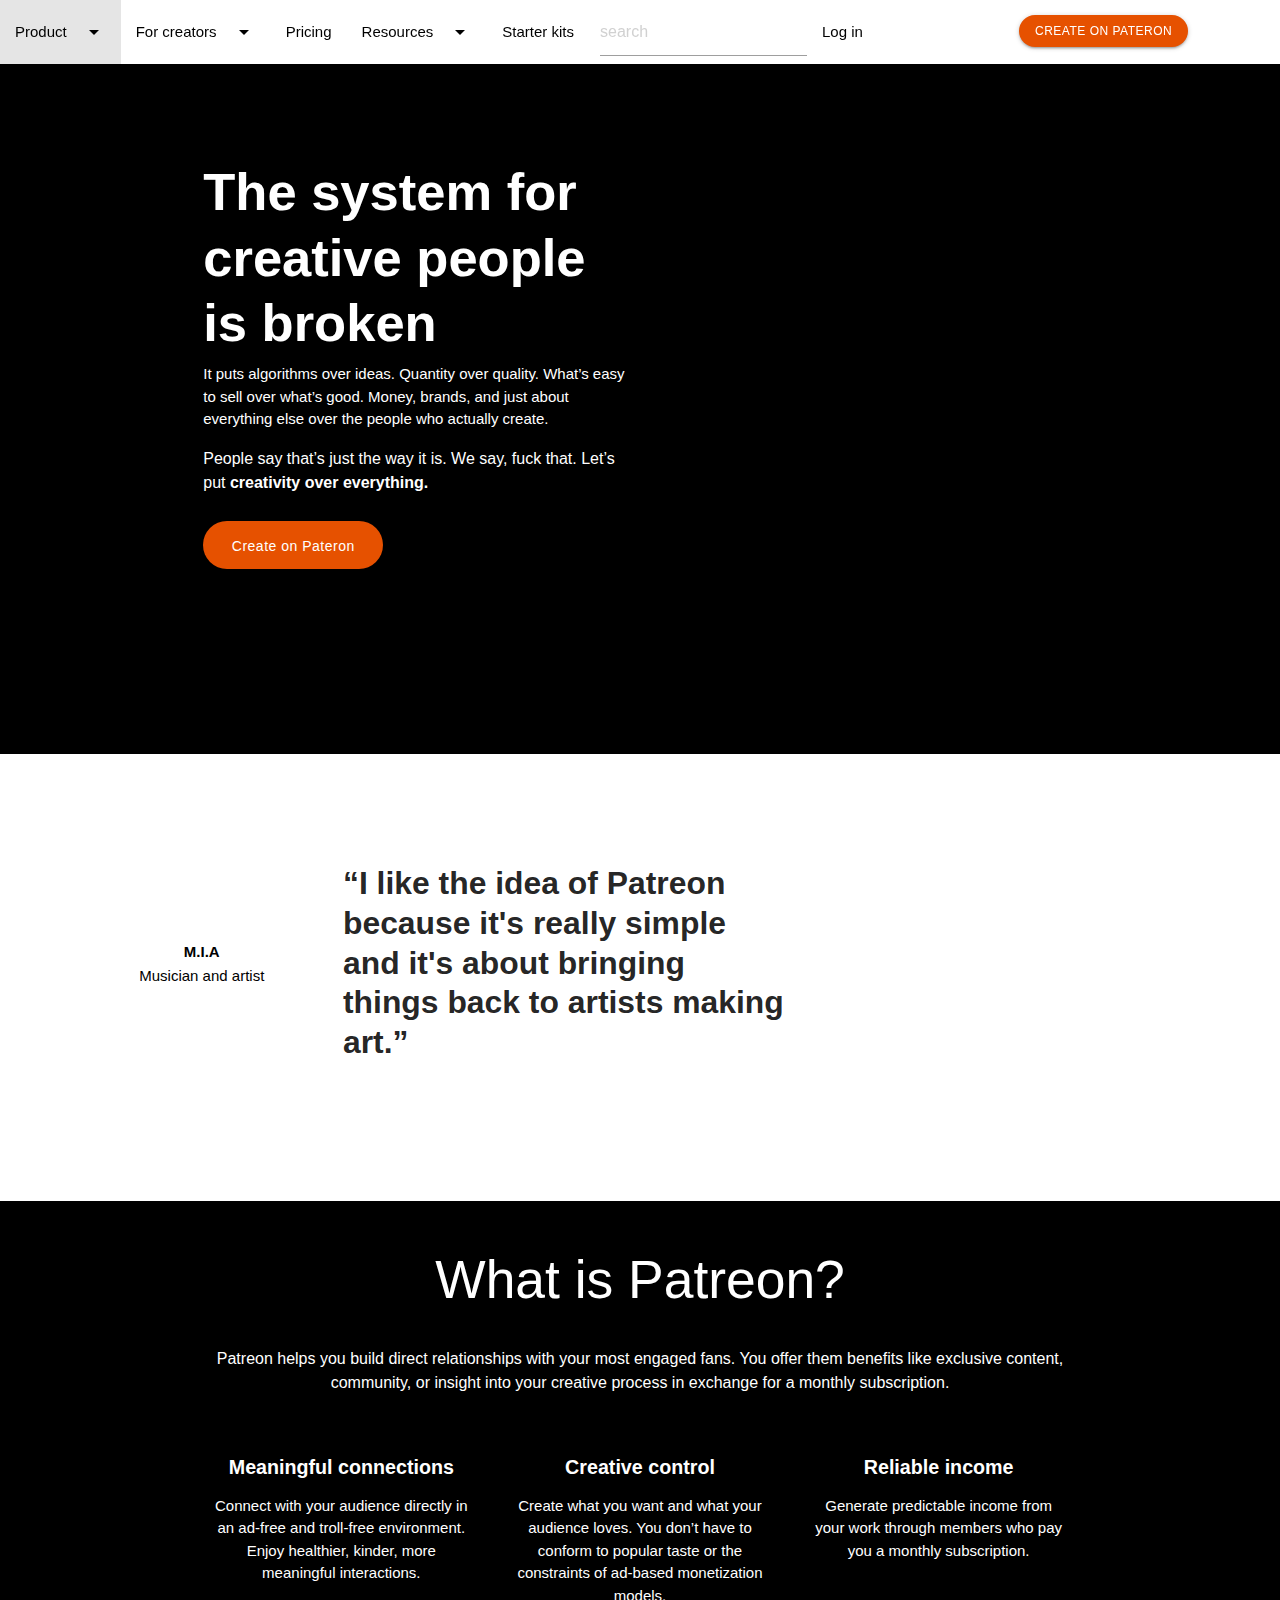
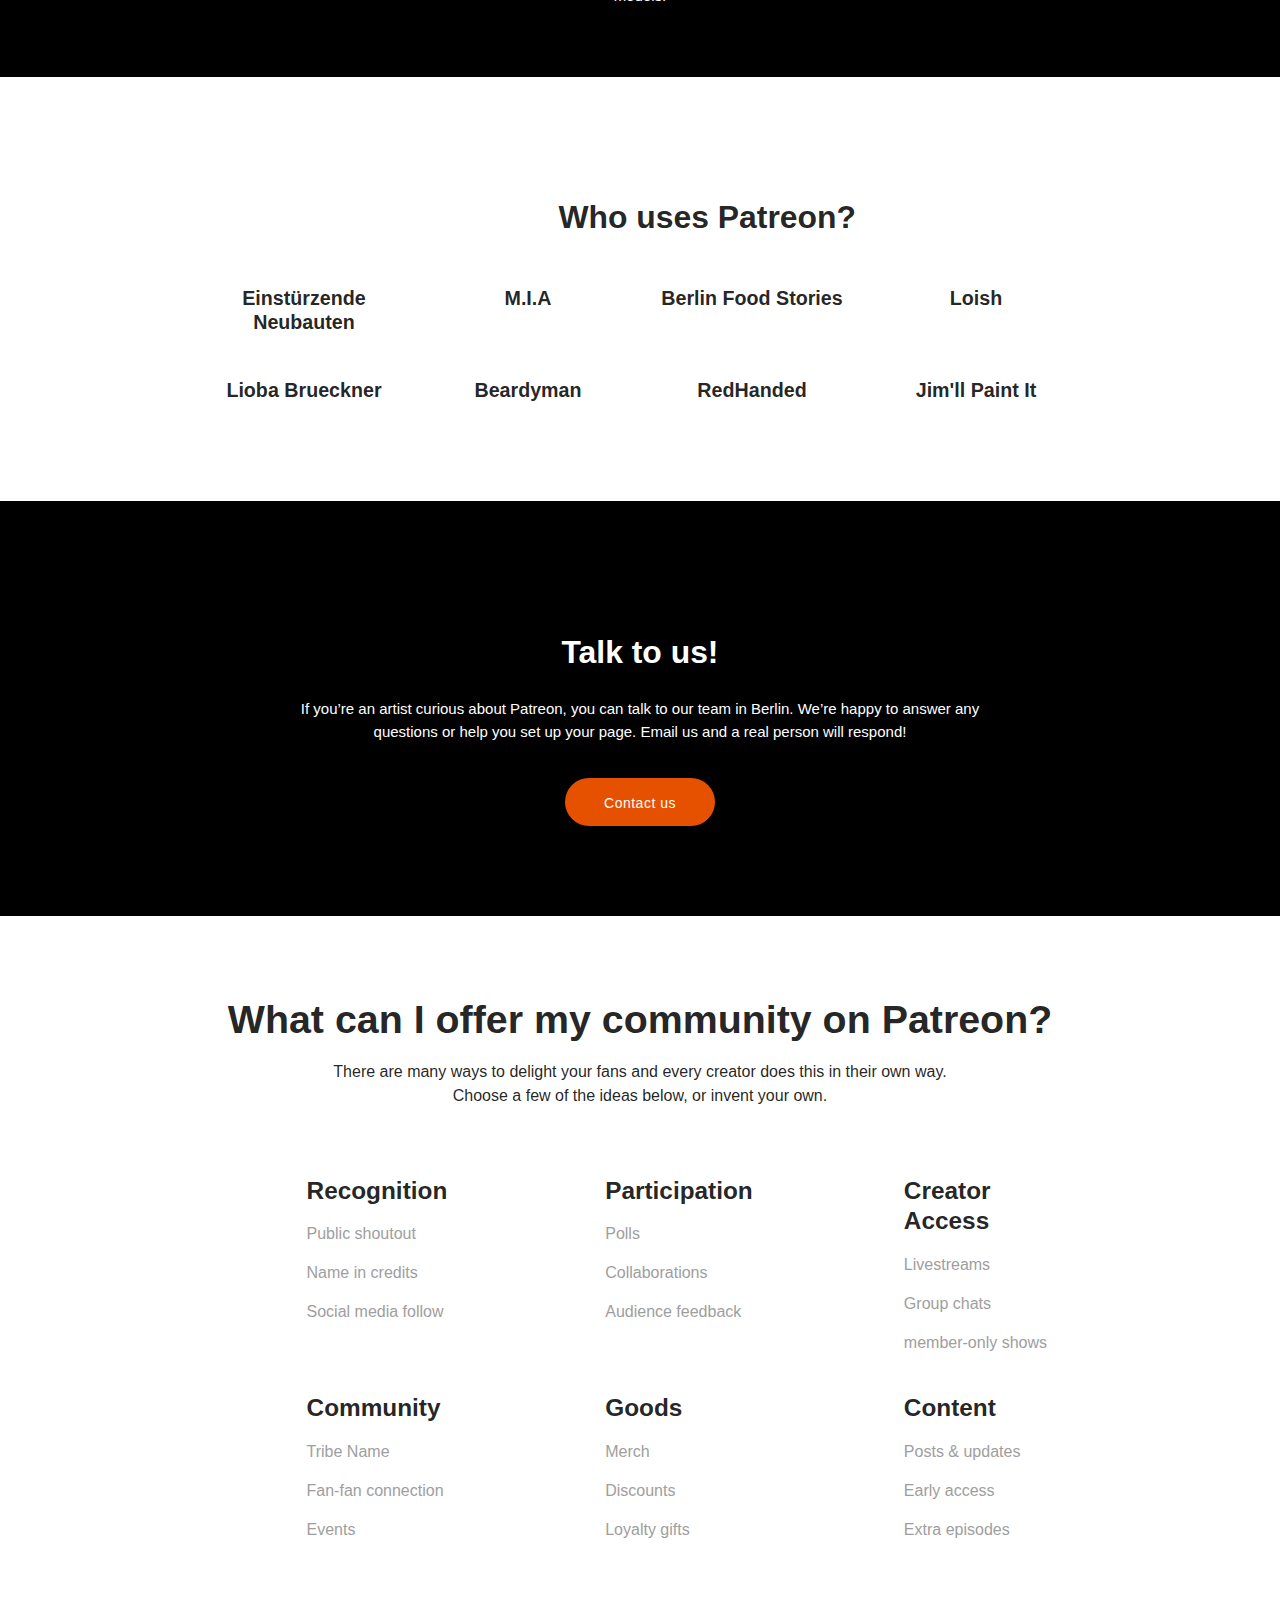
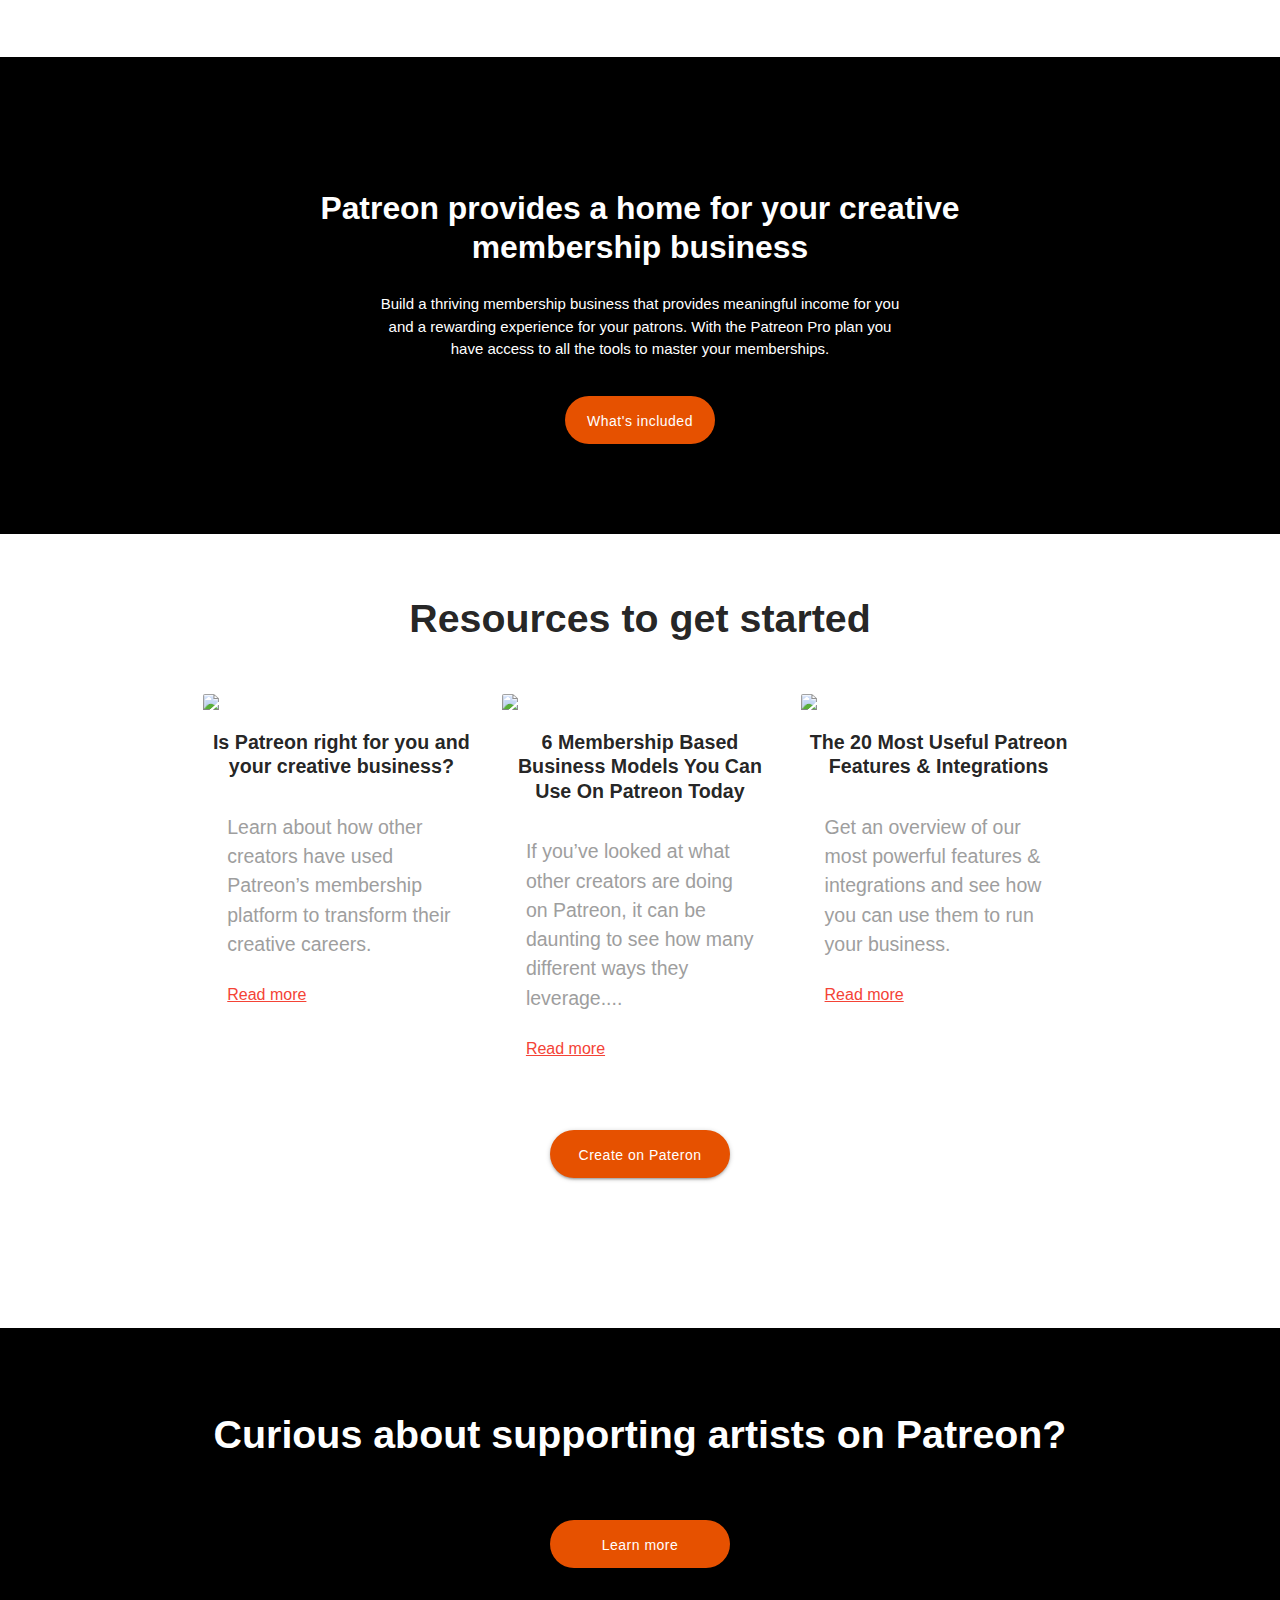
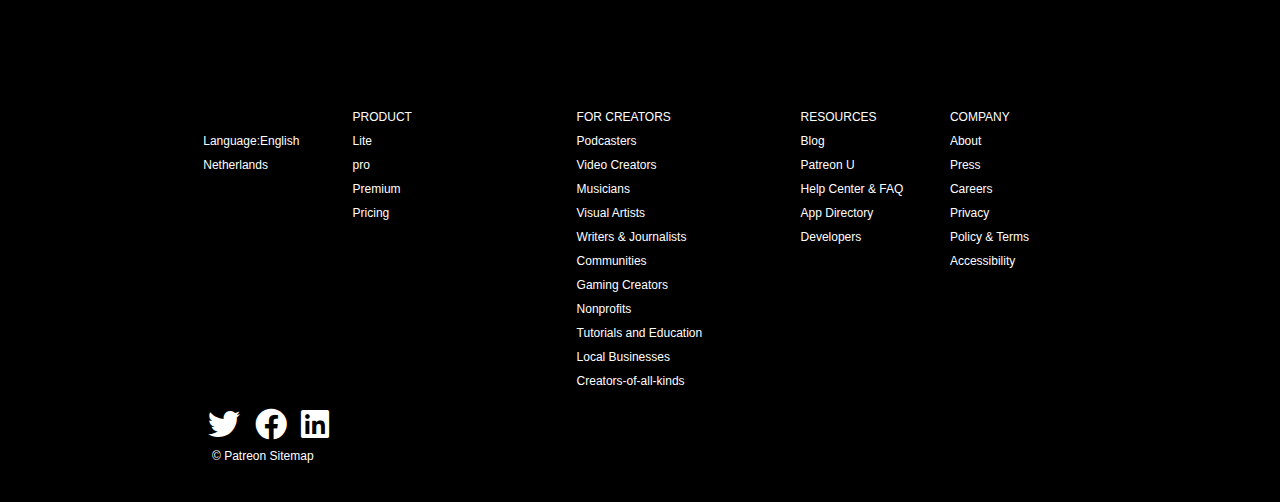
==== week3/Patreon-clone/pateron.html @ 328ad795 "week 3" ====
<!DOCTYPE html>
<html lang="en">
  <head>
      <!--Import Google Icon Font-->
      <link href="https://fonts.googleapis.com/icon?family=Material+Icons" rel="stylesheet">
      <!-- Compiled and minified CSS -->
      <link rel="stylesheet" href="https://cdnjs.cloudflare.com/ajax/libs/materialize/1.0.0/css/materialize.min.css">
      <link rel="stylesheet" href="style.css">
      <!--Let browser know website is optimized for mobile-->
      <link rel="stylesheet" href="https://use.fontawesome.com/releases/v5.0.13/css/all.css" integrity="sha384-DNOHZ68U8hZfKXOrtjWvjxusGo9WQnrNx2sqG0tfsghAvtVlRW3tvkXWZh58N9jp" crossorigin="anonymous">
      <link rel="stylesheet" href="https://use.fontawesome.com/releases/v5.11.0/css/all.css">
      <meta name="viewport" content="width=device-width, initial-scale=1.0"/>
      <title>Best way for artists and creators to get sustainable income and connect with fans | Patreon</title>
  </head>
  <body>
    <div class="navbar-fixed">
        <nav class="white">
                <ul id="dropdown1" class="dropdown-content black-text">
                    <li><a class="black-text" href="https://www.patreon.com/product/lite"> <span>Lite</span><br><br>
                        Simple tools to set up recurring support from your fans</a></li><br>
                    <li><a class="black-text" href="https://www.patreon.com/product/pro"><span>Pro</span><br><br>
                        All the tools to build and grow a thriving membership business </a></li>
                    <li><a class="black-text" href="https://www.patreon.com/product/premium"><span>Premium</span<br><br>
                        For established creators and creative businesses></a></li>
                  </ul>
                  <ul id="dropdown2" class="dropdown-content">
                    <li>
                        <i class="fas fa-microphone-alt"> </i> Podcasters
                    </li>
                    <li>
                        <i class="fas fa-video"> </i> Video Creators
                    </li>
                    <li>
                        <i class="fas fa-guitar"> </i> Musicians
                    </li>
                    <li>
                        <i class="fas fa-pencil-ruler"> </i> Visual Artists
                    </li>
                    <li>
                        <i class="fas fa-comments"> </i>Communities
                    </li>
                    <li>
                        <i class="fas fa-newspaper"> </i> Writers & Journalists
                    </li>
                    <li>
                        <i class="fas fa-gamepad"> </i> Gaming Creators
                    </li>
                    <li>
                        <i class="fas fa-heart"> </i> Nonprofits
                    </li>
                    <li>
                        <i class="fas fa-graduation-cap"> </i> Tutorials and Education
                    </li>
                    <li>
                        <i class="fas fa-map-marker-alt"> </i> Local Businesses
                    </li>
                    <li>
                        <i class="fas fa-cube"> </i>Creators-of-all-kinds
                    </li>
                </ul>
                <ul id="dropdown3" class="dropdown-content">
                    <li><a class="black-text" href="https://blog.patreon.com/"> Blog</a></li>
                    <li><a class="black-text" href="https://www.patreoncommunity.com/">creater community </a></li>
                    <li><a class="black-text" href="https://events.patreon.com/">Event</a></li>
                    <li><a class="black-text" href="https://blog.patreon.com/tag/patreon-u/all">Patreon U</a></li>
                    <li><a class="black-text" href="https://www.patreon.com/apps">App directory</a></li>
                    <li><a class="black-text" href="https://support.patreon.com/hc/en-us">Help center & FAQ</a></li>
                  </ul>
                <div class="nav-wrapper">
                    <img class= "logo" src="/image/logo.png" alt="">
                    
                     <ul class="left hide-on-med-and-down">
                         <li>
                        <a class="dropdown-trigger black-text" href="#!" data-target="dropdown1">Product<i class="material-icons right">arrow_drop_down</i></a>
                         </li>
                         <li>
                       <a class="dropdown-trigger black-text" href="#!" data-target="dropdown2" style="width: 150px !important">For creators<i class="material-icons right">arrow_drop_down</i></a>
                        </li>
                         <li>
                             <a class="black-text" href="#popular">Pricing</a>
                         </li>
                         <li>
                            <a class="dropdown-trigger black-text" href="#!" data-target="dropdown3">Resources<i class="material-icons right">arrow_drop_down</i></a>
                         </li>
                         <li>
                             <a class="black-text" href="https://www.patreon.com/themes/browse">Starter kits</a>
                         </li>
                        </ul>
                        <ul class="top-right">
                            <li>
                                <input type="text" placeholder="search" id="autocomplete-input" class="autocomplete black-text" >
                            </li>
                            <li>
                                <a class="black-text" href="https://www.patreon.com/login?ru=%2Feurope">Log in</a>
                            </li>
                            <li>
                                <a href="https://www.patreon.com/signup?ru=%2Fcreate" class="btn-small orange darken-4 white-text center-text">Create on Pateron</a>
                            </li>
                         <li>
                            <a class="dropdown-trigger black-text hide-on-large-only" href="#!" data-target="mobile-nav" style="width: 200px !important"><i class="material-icons right">menu</i></a>
                         </li>
                     </ul>
                </div>
            </div>
        </nav>
    </div>  
    <ul class="dropdown-content" id="mobile-nav">
        <li>
        <a class="dropdown-trigger black-text" href="#!" data-target="dropdown1">Product<i class="material-icons right">arrow_drop_down</i></a>
        </li>
        <li>
        <a class="dropdown-trigger black-text" href="#!" data-target="dropdown2" style="width: 150px !important">For creators<i class="material-icons right">arrow_drop_down</i></a>
        </li>
        <li>
            <a class="black-text" href="#popular">Pricing</a>
        </li>
        <li>
            <a class="dropdown-trigger black-text" href="#!" data-target="dropdown3">Resources<i class="material-icons right">arrow_drop_down</i></a>
         </li>
         <li>
             <a class="black-text" href="https://www.patreon.com/themes/browse">Starter kits</a>
         </li>
        <li>
            <a class="black-text" href="#create on Patreon">Create on Patreon</a>
        </li>
        <li>
            <a class="black-text" href="#Log in">Log in</a>
        </li>
        <li>
            <a class="black-text" href="#signup">Sign Up</a>
        </li>
    </ul>
    <section class="section black white-text">
        <div class="container">
            <div class="row cont-row">
                <div class="col m12 l6"> 
                    <h1 class="title-section1 tit">The system for creative people is broken</h1>
                    <p class="parag">
                        It puts algorithms over ideas. Quantity over quality. What’s easy to sell over what’s good. Money, brands, and just about everything else over the people who actually create.
                     </p>
                    <p class="parag2">
                        People say that’s just the way it is. We say, fuck that. Let’s put <strong> creativity over everything.</strong>
                    </p>
                    <a href="https://www.patreon.com/signup?ru=%2Fcreate" class="btn-pateron btn orange darken-4 white-text center-text">Create on Pateron</a>
                </div>
                <div class="back-im col l6 hide-on-med-and-down">
                </div>
            </div>
        </div>
    </section>
    <!-- card -->
    <div class="container section-card">
        <div class="row">
            <div class="col s12 m9 show-on-med-and-up hide-on-small-only">
                <div class="card horizontal valign-wrapper">
                <div class="card-image">
                    <a href="https://www.patreon.com/mia">
                        <img src="https://c5.patreon.com/external/marketing/europe/testimonial.png" alt="" class="circle responsive-img"> 
                    </a>
                        <div class="center">
                            <a class="name-pic black-text" href="https://www.patreon.com/mia">M.I.A </a> <br>
                            <a class="tit-pic black-text" href="https://www.patreon.com/mia">Musician and artist</a>
                        </div>
                </div>
                <div class="card-stacked">
                    <div class="card-textimg card-content">
                        “I like the idea of Patreon because it's really simple and it's about bringing things back to artists  making art.”
                    </div>
                </div>
                </div>
            </div>
        </div>
        <div class="row">
            <div class="col s12 hide-on-med-and-up show-on-small-only">
                <div class="card">
                    <div class="card-txtsmall card-content">
                        “I like the idea of Patreon because it's really simple and it's about bringing things back to artists  making art.”
                    </div>
                    <div class="card-image col s4 center">
                        <a href="https://www.patreon.com/mia">
                            <img src="https://c5.patreon.com/external/marketing/europe/testimonial.png" alt="" class="circle responsive-img"> 
                        </a>
                        <div class="center">
                            <a class="name-pic black-text" href="https://www.patreon.com/mia">M.I.A </a> <br>
                            <a class="tit-pic black-text" href="https://www.patreon.com/mia">Musician and artist</a>
                        </div>
                    </div>
                </div>
            </div>
        </div>
    </div>
        <section class="section black center">
            <div class="container">
                <div class="row center white-text">
                    <h2>What is Patreon?</h2>
                    <div class="col s12">
                        <p>Patreon helps you build direct relationships with your most engaged fans. 
                            You offer them benefits like exclusive content, community, or insight into your creative process in exchange for a monthly subscription.</p>
                    </div>
                </div>
                <div class="row">
                    <div class="col l4 s12">
                        <div class="row">
                            <div class="col s12">
                                <div class="col s12 m6 l12">
                                    <img src="/image/message-image.png" alt="">
                                </div>
                                <div class="col s12 m6 l12 center-text white-text">
                                    <h5 class="title-section2">Meaningful connections</h5>
                                    <p class="text-section2">
                                        Connect with your audience directly in an ad-free and troll-free environment.
                                        Enjoy healthier, kinder, more meaningful interactions.
                                    </p>
                                </div>
                            </div>
                        </div>
                    </div>
                    <div class="col l4 s12">
                        <div class="row">
                            <div class="col s12">
                                <div class="col s12 m6 l12">
                                    <img src="/image/creative-image.png" alt="">
                                </div>
                                <div class="col s12 m6 l12 center-text white-text">
                                    <h5 class="title-section2">Creative control</h5>
                                    <p class="text-section2">
                                        Create what you want and what your audience loves. 
                                        You don’t have to conform to popular taste or the constraints of ad-based monetization models.
                                    </p>
                                </div>
                            </div>
                        </div>
                    </div>
                    <div class="col l4 s12">
                        <div class="row">
                            <div class="col s12">
                                <div class="col s12 m6 l12">
                                    <img class="small" src="/image/calendar-image.png" alt="">
                                </div>
                                <div class="col s12 m6 l12 center-text white-text">
                                    <h5 class="title-section2">Reliable income</h5>
                                    <p class="text-section2">
                                        Generate predictable income from your work through members who pay you a monthly subscription.
                                    </p>
                                </div>   
                            </div>
                        </div>
                    </div>
                </div>
            </div>    
        </section>

        <!-- section Third -->
        <section class="section section-third center">
            <div class="container">
                <h1 class="card-textimg">Who uses Patreon?</h1>
                <div class="row firstrow">
                    <div class="col s6 m4 l3">
                        <div class="card card-image1">
                            <div class="card-image">
                                <img class="materialboxed responsive-img" src="https://c5.patreon.com/external/marketing/europe/neubauten.jpg" alt="">
                            </div>
                            <div class="btn-card">
                                <a href="https://www.patreon.com/neubauten" target="target-new:tab" class="btn-image btn btn-small grey white-text">See Page</a>
                            </div>
                        </div>
                        <div class="card-title">
                            Einstürzende Neubauten
                        </div>
                    </div>
                    <div class="col s6 m4 l3">
                        <div class="card card-image2">
                            <div class="card-image">
                                <img src="https://c5.patreon.com/external/marketing/europe/MIA.png" class="materialboxed responsive-img" alt="">
                            </div>
                            <div class="btn-card">
                                <a href="https://www.patreon.com/mia" target="target-new:tab" class="btn-image btn btn-small grey white-text">See Page</a>
                            </div>
                        </div>
                        <div class="card-title">
                            M.I.A
                        </div>
                    </div>
                    <div class="col s6 m4 l3">
                        <div class="card card-image3">
                            <div class="card-image">
                                <img src="https://c5.patreon.com/external/marketing/europe/BFS.png" alt="" class="materialboxed responsive-img">
                            </div>
                            <div class="btn-card">
                                <a href="https://www.patreon.com/berlinfoodstories" target="target-new:tab" class="btn-image btn btn-small grey white-text">See Page</a>
                            </div>
                        </div>
                        <div class="card-title">
                            Berlin Food Stories
                        </div>
                    </div>
                    <div class="col s6 m4 l3">
                        <div class="card card-image4">
                            <div class="card-image">
                                <img src="https://c5.patreon.com/external/marketing/europe/loish.png" alt="" class="materialboxed responsive-img">
                            </div>
                            <div class="btn-card">
                                <a href="https://www.patreon.com/loish" target="target-new:tab" class="btn-image btn btn-small grey white-text">See Page</a>
                            </div>
                        </div>
                        <div class="card-title">
                            Loish
                        </div>
                    </div>
                </div>
                <div class="row">
                    <div class="col s6 m4 l3">
                        <div class="card card-image5">
                            <div class="card-image">
                                <img src="https://c5.patreon.com/external/marketing/europe/creator-5.jpg" alt="" class="materialboxed responsive-img">
                            </div>
                            <div class="btn-card">
                                <a href="https://www.patreon.com/liobabrueckner" target="target-new:tab" class="btn-image btn btn-small grey white-text">See Page</a>
                            </div>
                        </div>
                        <div class="card-title">
                            Lioba Brueckner
                        </div>
                    </div>
                    <div class="col s6 m4 l3">
                        <div class="card card-image6">
                            <div class="card-image">
                                <img src="https://c5.patreon.com/external/marketing/europe/beardyman.png" alt=""class="materialboxed responsive-img">
                            </div>
                            <div class="btn-card">
                                <a href="https://www.patreon.com/beardyman" target="target-new:tab" class="btn-image btn btn-small grey white-text">See Page</a>
                            </div>
                        </div>
                        <div class="card-title">
                            Beardyman
                        </div>
                    </div>
                    <div class="col s6 m4 l3">
                        <div class="card card-image7">
                            <div class="card-image">
                                <img src="https://c5.patreon.com/external/marketing/europe/redhanded.png" alt="" class="materialboxed responsive-img">
                            </div>
                            <div class="btn-card">
                                <a href="https://www.patreon.com/redhanded" target="target-new:tab" class="btn-image btn btn-small grey white-text">See Page</a>
                            </div>
                        </div>
                        <div class="card-title">
                            RedHanded
                        </div>
                    </div>
                    <div class="col s6 m4 l3">
                        <div class="card card-image8">
                            <div class="card-image">
                                <img src="https://c5.patreon.com/external/marketing/europe/jimll-paint-it.png" alt="" class="materialboxed responsive-img">
                            </div>
                            <div class="btn-card">
                                <a href="https://www.patreon.com/jimllpaintit" target="target-new:tab" class="btn-image btn btn-small grey white-text">See Page</a>
                            </div>
                        </div>
                        <div class="card-title">
                            Jim'll Paint It
                        </div>
                    </div>
                </div>
            </div>
        </section> 

        <!-- forth section -->
        <section class="section black section-forth white-text">
            <div class="container contact-cont">
                <h1 class="contactus-title center">
                    Talk to us!
                </h1>
                <p class="text-section4">
                    If you’re an artist curious about Patreon, you can talk to our team in Berlin. 
                    We’re happy to answer any questions or help you set up your page. Email us and a real person will respond!
                </p>
                <div class="center">
                    <a href="https://go.patreon.com/europe-contact" class="btn-contact btn orange darken-4 white-text center-text center">Contact us</a>
                </div>
            </div>
        </section>

        <!-- fifth section -->
        <section class="section section-fifth">
            <div class="container">
                <h1 class="section5tit center">What can I offer my community on Patreon?</h1>
                <p>There are many ways to delight your fans and every creator does this in their own way. Choose a few of the ideas below, 
                    or invent your own.
                </p>
                <div class="row">
                    <div class="col s12 m6 l4">
                        <div class="col s4">
                            <img src="/image/recognition.png" alt="">
                        </div>
                        <div class="secfifthcol col s4 m8">
                            <h1 class="fifthcol-title">Recognition</h1>
                            <ul class="grey-text">
                                <li> Public shoutout </li>
                                <li>Name in credits</li>
                                <li>Social media follow</li>
                            </ul>
                        </div>
                    </div>
                    <div class="col s12 m6 l4">
                        <div class="col s4">
                            <img src="/image/participation.png" alt="">
                        </div>
                        <div class="col s4 m8">
                            <h1 class="fifthcol-title">Participation</h1>
                            <ul class="grey-text">
                                <li>Polls</li>
                                <li>Collaborations</li>
                                <li>Audience feedback</li>
                            </ul>
                        </div>
                    </div>
                    <div class="col s12 m6 l4">
                        <div class="col s4">
                            <img src="/image/creater access.png" alt="">
                        </div>
                        <div class="col s4 m8">
                            <h1 class="fifthcol-title">Creator Access</h1>
                            <ul class="grey-text">
                                <li> Livestreams</li>
                                <li>Group chats</li>
                                <li>member-only shows</li>
                            </ul>
                        </div>
                    </div>
                    <div class="col s12 m6 l4">
                        <div class="col s4">
                            <img src="/image/community.png" alt="">
                        </div>
                        <div class="col s4 m8">
                            <h1 class="fifthcol-title"> Community</h1>
                            <ul class="grey-text">
                                <li>Tribe Name</li>
                                <li>Fan-fan connection</li>
                                <li>Events</li>
                            </ul>
                        </div>
                    </div>
                    <div class="col s12 m6 l4">
                        <div class="col s4">
                            <img src="/image/goods.png" alt="">
                        </div>
                        <div class="col s4 m8">
                            <h1 class="fifthcol-title"> Goods</h1>
                            <ul class="grey-text">
                                <li> Merch </li>
                                <li>Discounts</li>
                                <li>Loyalty gifts</li>
                            </ul>
                        </div>
                    </div>
                    <div class="col s12 m6 l4">
                        <div class="col s4">
                            <img src="/image/content.png" alt="">
                        </div>
                        <div class="col s4 m8">
                            <h1 class="fifthcol-title">Content</h1>
                            <ul class="grey-text">
                                <li>Posts & updates</li>
                                <li>Early access</li>
                                <li>Extra episodes</li>
                            </ul>
                        </div>
                    </div>
                </div>
            </div>
        </section>

         <!-- sixth section -->
         <section class="section black section-sixth white-text">
            <div class="container contact-cont">
                <h1 class="contactus-title center">
                    Patreon provides a home for your creative membership business
                </h1>
                <p class="text-section6">
                    Build a thriving membership business that provides meaningful income for you and a rewarding experience for your patrons.
                     With the Patreon Pro plan you have access to all the tools to master your memberships.
                </p>
                <div class="center">
                    <a href="https://www.patreon.com/product/pro" class="btn-contact btn orange darken-4 white-text center-text center">What's included</a>
                </div>
            </div>
        </section>

        <!-- seventh section -->
        <div class="container section7">
            <h1>Resources to get started</h1>
            <div class="row">
                <div class="col s12 m4">
                    <div class="card">
                        <div class="card-image">
                        <img src="https://c5.patreon.com/external/marketing/europe/blog_post_1.jpg">
                        </div>
                        <div class="div">
                            <h5 class="card-title center">Is Patreon right for you and your creative business?</h5>
                        </div>
                        <div class="card-content grey-text lighten-3">
                        <p>Learn about how other creators have used Patreon’s membership platform to transform their creative careers.</p><br>
                            <a class="red-text" href="https://blog.patreon.com/creator-launch-guide">Read more</a>
                        </div>
                    </div>
                </div>
                <div class="col s12 m4">
                    <div class="card">
                        <div class="card-image">
                        <img src="https://c5.patreon.com/external/marketing/category/resources/video/membershipbased.jpg">
                        </div>
                        <div class="div">
                            <h5 class="card-title center">6 Membership Based Business Models You Can Use On Patreon Today</h5>
                        </div>
                        <div class="card-content grey-text lighten-3">
                        <p>If you’ve looked at what other creators are doing on Patreon, 
                            it can be daunting to see how many different ways they leverage....</p><br>
                            <a class="red-text" href="https://blog.patreon.com/6-membership-based-business-models-you-can-use-on-patreon-today">Read more</a>
                        </div>
                    </div>
                </div>
                <div class="col s12 m4">
                    <div class="card">
                        <div class="card-image">
                        <img src="https://c5.patreon.com/external/marketing/category/resources/podcasters/20mostuseful.jpg">
                        </div>
                        <div class="div">
                            <h5 class="card-title center">The 20 Most Useful Patreon Features & Integrations</h5>
                        </div>
                        <div class="card-content grey-text lighten-3">
                        <p>Get an overview of our most powerful features & integrations and see how you can use them to run your business. </p><br>
                            <a class="red-text" href="https://blog.patreon.com/creator-launch-guide">Read more</a>
                        </div>
                    </div>
                </div>
            </div>
            <div class="center">
                <a href="https://www.patreon.com/signup?ru=%2Fcreate" class="btn-pateron btn orange darken-4 white-text center-text">Create on Pateron</a>
            </div>
        </div>

        <!-- footer -->
        <footer class="section black white-text">
            <h1>Curious about supporting artists on Patreon?</h1>
            <div class="center">
                <a href="https://go.patreon.com/learn-more-eu" class="btn-pateron btn orange darken-4 white-text center-text">Learn more</a>
            </div>
            <div class="container">
                <div class="row">
                    <div class="col s6 m2">
                        <ul>
                            <li>
                                <img src="/image/lan-img.png" alt="">
                            </li>
                            <li>
                                <a href="#"><small>Language:English</small></a>
                            </li>
                            <li>
                                <a href="#"><small>Netherlands</small></a>
                            </li>
                        </ul>
                    </div>
                    <div class="col s6 m3">
                        <ul>
                            <small>PRODUCT</small>
                            <li>
                                <a href="https://www.patreon.com/product/lite"><small>Lite</small></a>
                            </li>
                            <li>
                                <a href="https://www.patreon.com/product/pro"><small>pro</small></a>
                            </li>
                            <li>
                                <a href="https://www.patreon.com/product/premium"><small> Premium</small></a>
                            </li>
                            <li>
                                <a href="https://www.patreon.com/product/pricing"><small>Pricing</small></a>
                            </li>
                        </ul>
                    </div>
                    <div class="col s6 m3">
                        <ul>
                            <small>FOR CREATORS</small>
                            <li>
                                <a href="https://www.patreon.com/c/podcasts"><small> Podcasters</small></a>
                            </li>
                            <li>
                                <a href="https://www.patreon.com/c/video"><small> Video Creators</small></a>
                            </li>
                            <li>
                                <a href="https://www.patreon.com/c/music"><small>Musicians</small></a>
                            </li>
                            <li>
                                <a href="https://www.patreon.com/c/visualartists"><small>Visual Artists</small></a>
                            </li>
                            <li>
                                <a href="https://www.patreon.com/c/writing"><small> Writers & Journalists</small></a>
                            </li>
                            <li>
                                <a href="https://www.patreon.com/c/communities"><small> Communities</small></a>
                            </li>
                            <li>
                                <a href="https://www.patreon.com/c/gaming"><small> Gaming Creators</small></a>
                            </li>
                            <li>
                                <a href="https://www.patreon.com/c/nonprofits"><small>Nonprofits</small></a>
                            </li>
                            <li>
                                <a href="https://www.patreon.com/c/tutorials-and-education"><small>Tutorials and Education</small></a>
                            </li>
                            <li>
                                <a href="https://www.patreon.com/c/local-businesses"><small> Local Businesses</small></a>
                            </li>
                            <li>
                                <a href="https://www.patreon.com/explore"><small>Creators-of-all-kinds</small></a>
                            </li>
                        </ul>
                    </div>
                    <div class="col s6 m2">
                        <ul>
                            <small>RESOURCES</small>
                            <li>
                                <a href="https://blog.patreon.com/?_ga=2.182362657.702477643.1598603242-1220285779.1598603242"><small>Blog</small></a>
                            </li>
                            <li>
                                <a href="https://blog.patreon.com/tag/patreon-u/all"><small>Patreon U</small></a>
                            </li>
                            <li>
                                <a href="https://support.patreon.com/hc/en-us/"><small> Help Center & FAQ</small></a>
                            </li>
                            <li>
                                <a href="https://www.patreon.com/apps"><small>App Directory</small></a>
                            </li>
                            <li>
                                <a href="https://www.patreoncommunity.com/"><small> Developers</small></a>
                            </li>
                        </ul>
                    </div>
                    <div class="col s6 m2">
                        <ul>
                            <small>COMPANY</small>
                            <li>
                                <a href="https://www.patreon.com/about"><small>About</small></a>
                            </li>
                            <li>
                                <a href="https://www.patreon.com/press"><small>Press</small></a>
                            </li>
                            <li>
                                <a href="https://www.patreon.com/careers"><small>Careers</small></a>
                            </li>
                            <li>
                                <a href="https://privacy.patreon.com/policies?name=patreon-privacy-policy#welcome-to-patreon"><small>Privacy</small></a>
                            </li>
                            <li>
                                <a href="https://www.patreon.com/policy"><small>Policy & Terms</small></a>
                            </li>
                            <li>
                                <a href="https://www.patreon.com/policy/accessibility"><small>Accessibility</small></a>
                            </li>
                        </ul>
                    </div>
                    <div class="social col s12">
                        <a href="https://twitter.com/patreon" class="white-text">
                            <i class="fab fa-twitter fa-2x"></i>
                        </a>
                        <a href="https://www.facebook.com/patreon" class="white-text">
                            <i class="fab fa-facebook fa-2x"></i>
                        </a>
                        <a href="https://www.instagram.com/patreon/" class="white-text">
                            <i class="fab fa-linkedin fa-2x"></i>
                        </a>
                    </div>
                    <div class="left">
                    <small> &copy; Patreon <a href="https://www.patreon.com/sitemap">   Sitemap</a>   
                    </small>
                    </div>
                </div>
            </div>
        </footer>
    <!--JavaScript at end of body for optimized loading-->
     <!-- Compiled and minified JavaScript -->
  <script src="https://cdnjs.cloudflare.com/ajax/libs/materialize/1.0.0/js/materialize.min.js"></script>
      <script>
          const eleselect = document.querySelectorAll('.dropdown-trigger');
           M.Dropdown.init(eleselect, {});
      </script>
  </body>
</html>
---- week3/Patreon-clone/style.css ----
html {
    font-family: sans-serif;
    text-size-adjust: 100%;
}
body{
font-size:16px !important;
margin:0;
}
.logo{
    float:left;
    margin-top:5px;
}
.nav-wrapper .btn-small{
  border-radius: 40px;
  max-width: 100%;
}
.nav-wrapper .left.hide-on-med-and-down{
    width:600px;
}
a.btn-small.orange.darken-4.white-text.center-text{
    position: fixed;
    margin-top: 15px;
    right:6%;
    font-size:12px !important;
}
.dropdown-content {
    top: 100% !important;
  }
.back-im{
    background-image: url('https://c5.patreon.com/external/marketing/index_page/creativity_over_everything_d.png');
    background-size: contain;
    background-repeat: no-repeat;
    height:500px;
    width:100%;
}
.cont-row{
    margin: 80px auto !important; 
}

.tit{
    color: rgb(255, 255, 255);
    font-family: Walsheim, sans-serif;
    margin: 0px;
    position: relative;
    transition: all 300ms cubic-bezier(0.19, 1, 0.22, 1) 0s;
    text-align: left;
    font-weight: 700 !important;
    font-size: 2.625rem !important;
    line-height: 1.25 !important;

}
.title-section1{
    line-height: 1.25 !important;
    font-size: 3.5rem !important;
 font-family: Walsheim, sans-serif;
}
.parag{
    font-family: aktiv-grotesk, sans-serif;
    font-weight: 400 !important;
    margin: 0.5rem 0rem !important;
    font-size: 1rem !important;
    line-height: 1.5 !important;
}
.parag2 strong{
    font-weight: 700 !important;
}
.btn-pateron{
    margin-top: 10px;
    border-radius:40px;
    text-transform: none;
    width:12rem;
    height: 48px;
    padding-top: 7px;
}
col .s2 a{
    margin-left:20px;
}
.photo-desc{
    font-size: 2.125rem !important;
    font-family: Walsheim, sans-serif;
    font-weight: 700 !important;
}
.container.section-card {
    margin: 8% 10%;
}
.card.horizontal.valign-wrapper, .section-card .card {
    box-shadow: none;
}
.card-image.col.s4{
    margin-left: 20%;
}
.card-textimg, .contactus-title{
line-height: 1.25 !important;
font-size: 2.125rem !important;
font-family: Walsheim, sans-serif;
padding:0 0 0 15% !important;
font-weight: 700 !important;
}
.card-txtsmall{
text-align: center;
font-weight: 700 !important;
font-size: 1.625rem !important;
line-height: 1.25 !important;
}
.name-pic{
    font-family: aktiv-grotesk, sans-serif;
    margin: 0px;
    font-weight: 700 !important;
    font-size: 1rem !important;
    line-height: 1.5 !important;
}
.tit-pic{
    font-family: aktiv-grotesk, sans-serif;
    margin: 0px;
    font-weight: 400 !important;
    font-size: 1rem !important;
    line-height: 1.5 !important;
}
.title-section2, .card-title{
    font-family: Walsheim, sans-serif;
    margin-top: 0;
    font-weight: 700 !important;
    font-size: 1.3125rem !important;
    line-height: 1.25 !important;
}
.text-section2, .text-section4{
    font-family: aktiv-grotesk, sans-serif;
    font-weight: 400 !important;
    font-size: 1rem !important;
    line-height: 1.5 !important;
}
.section-third, .section-fifth {
   margin-top:5%;
   margin-bottom:5%;
}
/* .section-forth */
.btn-card{
    position: absolute;
    top: 50%;
    left: 20%;
}

.btn-image{
    display:none;
    border-radius: 50px;
   /* margin-top: -180%; */
    /* opacity: 0; */
}
.section-third .card:hover .btn{
    display: inline-block;
    /* filter: opacity(0.7);*/
}
@media (max-width: 1000px){
.firstrow::after {
    content: initial;
}
}

.contact-cont{
    padding:5rem !important;
}
.contactus-title {
    padding: 0 !important;
}
p.text-section4, .section-fifth p{
    text-align: center;
    justify-content: center;
}
.btn-contact{
    margin-top: 20px;
    border-radius:40px;
    text-transform: none;
    width:10rem;
    height: 48px;
    padding-top: 7px;
}
.fifthcol-title{
margin-top: 0;
margin-bottom: 0;
font-weight: 700 !important;
font-size: 1.625rem !important;
line-height: 1.25 !important;
}

.section-fifth ul li{
    margin-top:1rem;
}
.secfifthcol{
    margin-left:0;
}
.section-fifth .row{
    margin-top: 5%;
}
.section-fifth .col.s12.m6.l4{
   text-justify: auto;
   text-overflow: hide;
   margin-top:1.5rem;
}
.section5tit{
        font-family: Walsheim, sans-serif;
        margin: 0px;
        font-weight: 700 !important;
        font-size: 2.625rem !important;
        line-height: 1.25 !important;
}
.section-fifth p{
    padding:0 15%;
}
.text-section6{
    font-family: aktiv-grotesk, sans-serif;
    font-weight: 400 !important;
    font-size: 1rem !important;
    line-height: 1.5 !important;
    padding:0 15%;
    text-align: center;
}
.section7 .card-title{
    padding-top:20px;
}
.section7 .red-text{
    text-decoration:underline ;
}
.section7 .card{
   box-shadow: none !important;
   
}
.section7 p{
    font-family: aktiv-grotesk, sans-serif;
    padding-top:10px 0;
    font-size: 1.3rem;
    margin-bottom: 100px;
}
.section7 h1, footer h1{
    font-family: Walsheim, sans-serif;
    text-align: center;
    font-weight: 700 !important;
    font-size: 2.625rem !important;
    line-height: 1.25 !important;
    padding: 2% 0;
}
.section7 div.center{
    padding-bottom: 10rem;
}
footer .row{
    margin-top: 8rem;;
}
footer a{
    color:white;
}
footer .social{
    margin-left:300px;
}
.social a{
    padding:5px;
}
footer .left{
    margin-left: 20px;
}
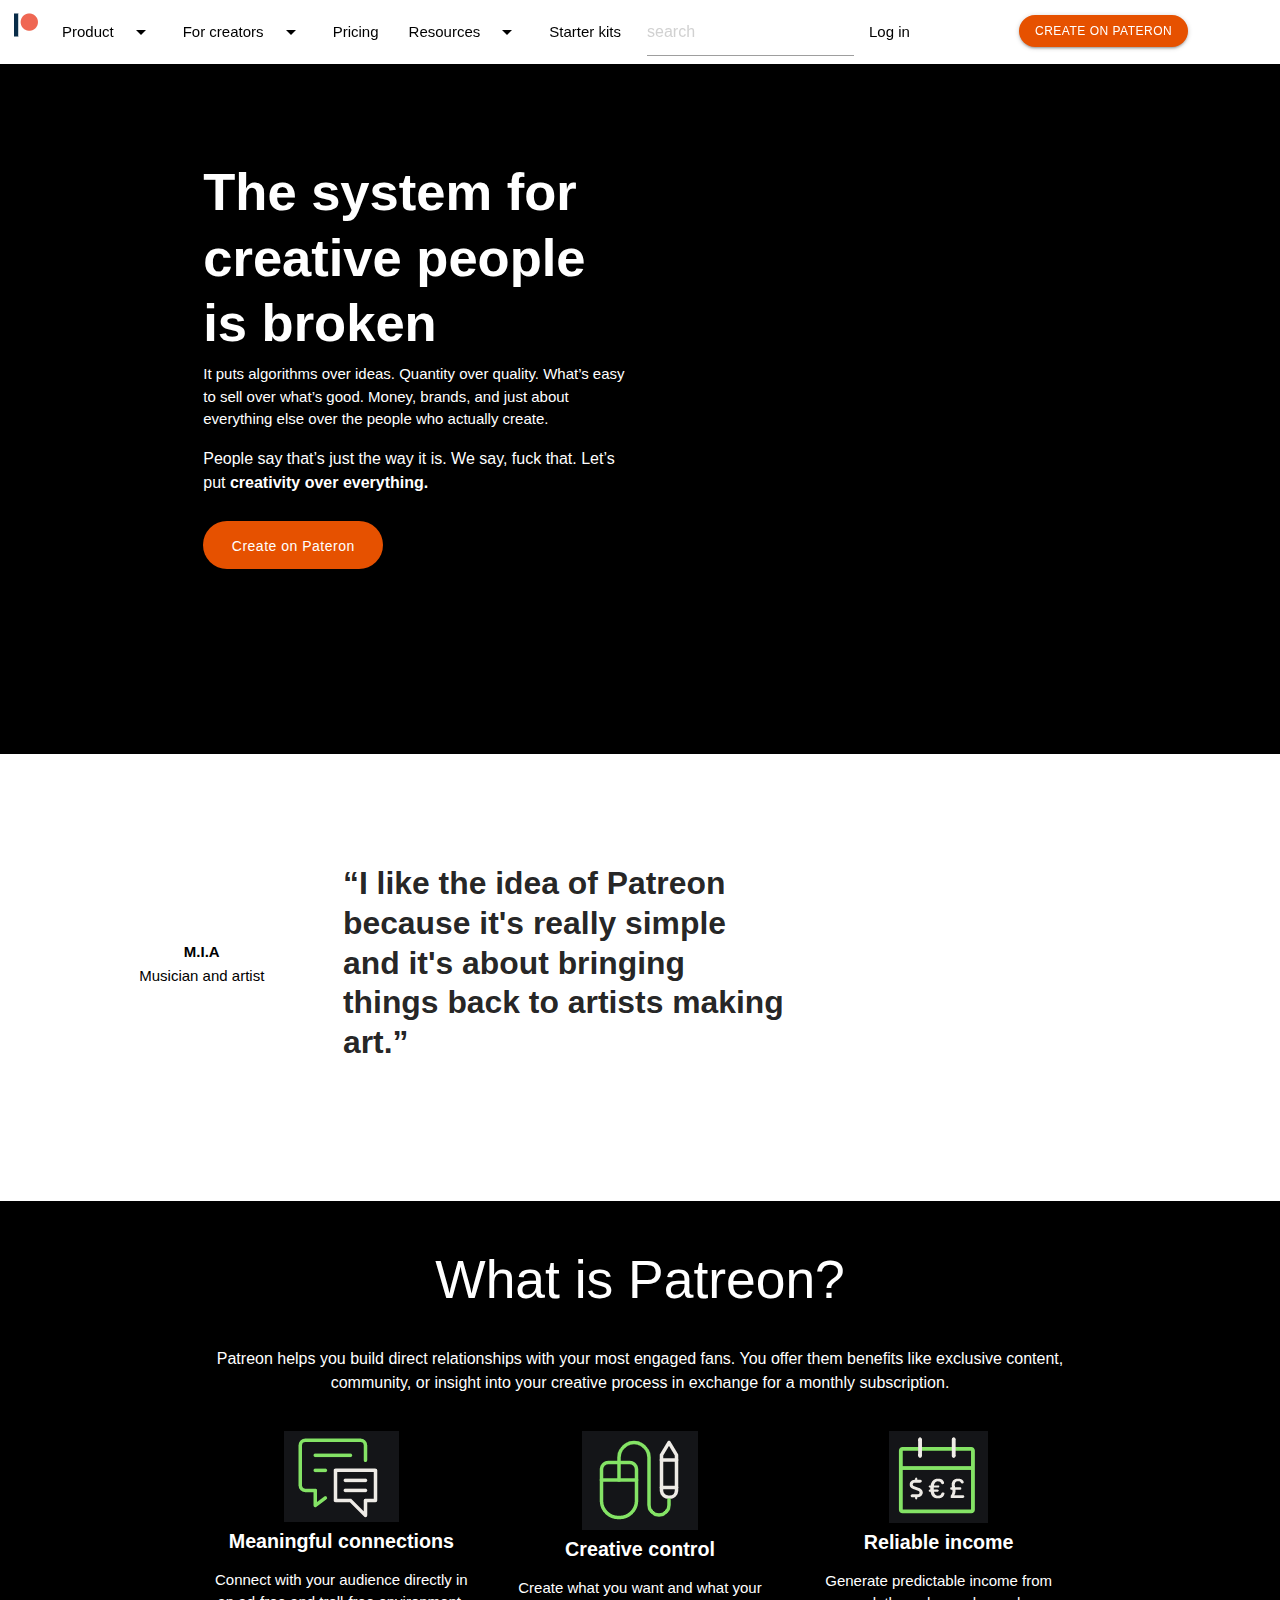
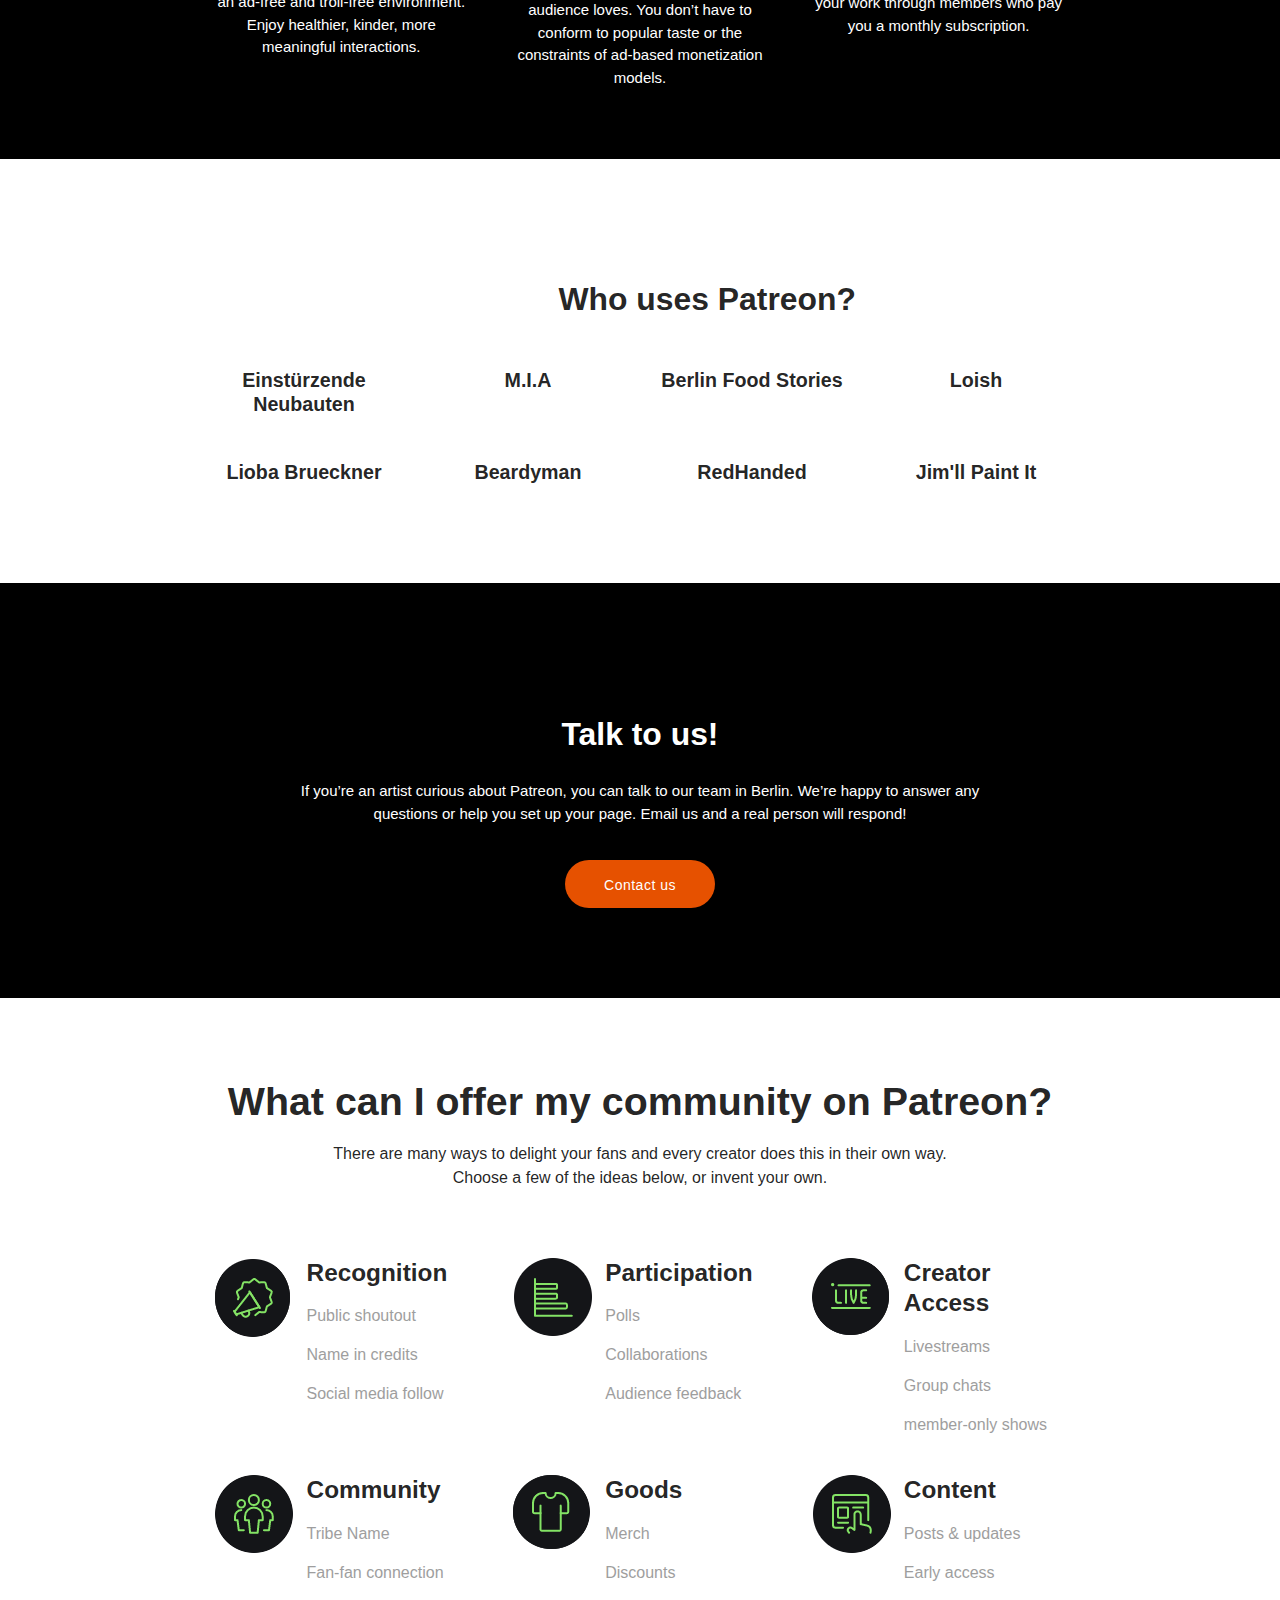
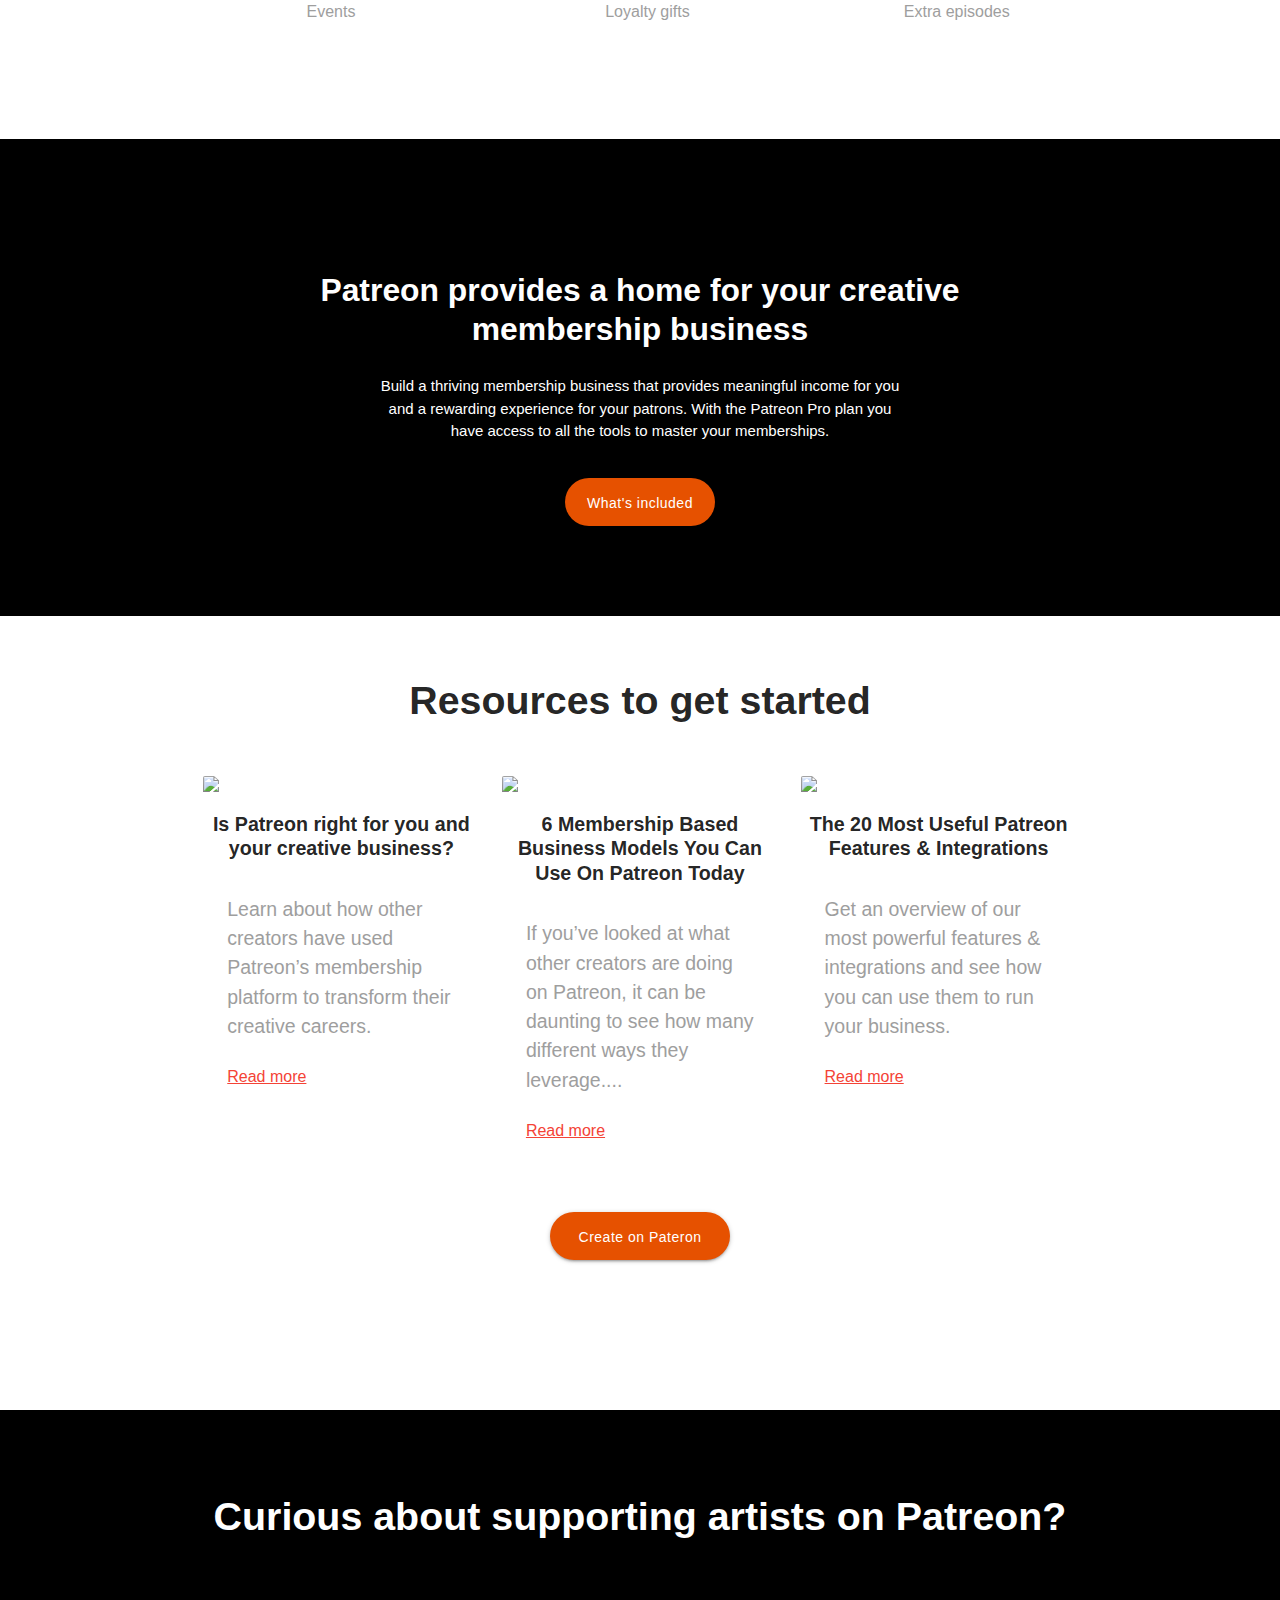
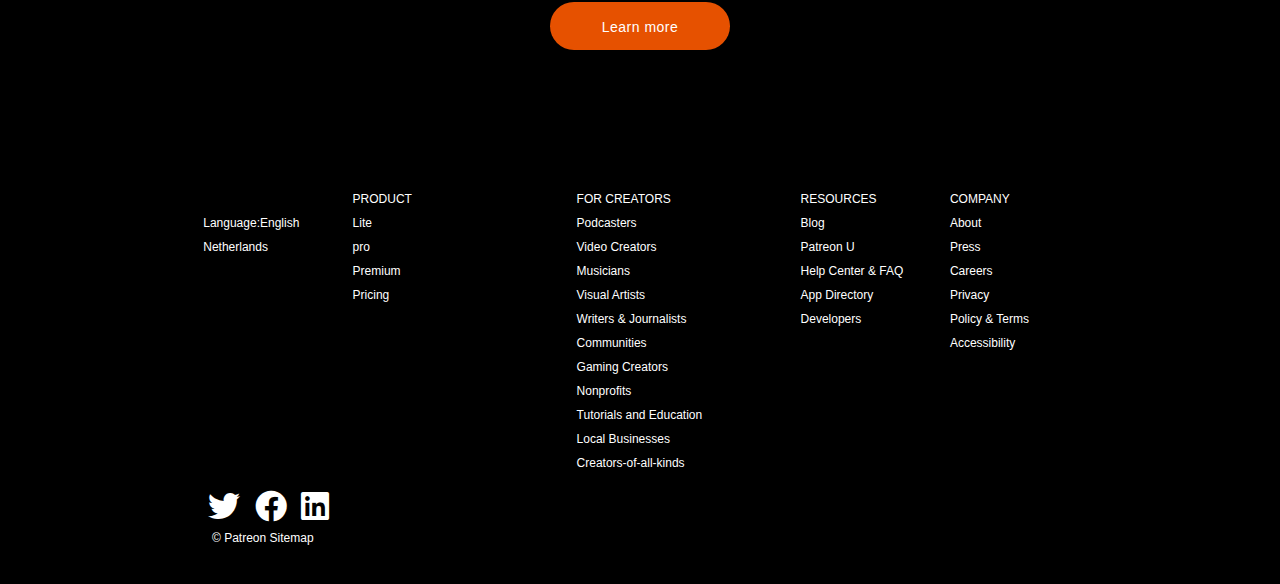
==== commit 27c4db3d: "update image directory form source" ====
--- a/week3/Patreon-clone/pateron.html
+++ b/week3/Patreon-clone/pateron.html
@@ -67,7 +67,7 @@
                     <li><a class="black-text" href="https://support.patreon.com/hc/en-us">Help center & FAQ</a></li>
                   </ul>
                 <div class="nav-wrapper">
-                    <img class= "logo" src="/image/logo.png" alt="">
+                    <img class= "logo" src="./image/logo.png" alt="">
                     
                      <ul class="left hide-on-med-and-down">
                          <li>
@@ -203,7 +203,7 @@
                         <div class="row">
                             <div class="col s12">
                                 <div class="col s12 m6 l12">
-                                    <img src="/image/message-image.png" alt="">
+                                    <img src="./image/message-image.png" alt="">
                                 </div>
                                 <div class="col s12 m6 l12 center-text white-text">
                                     <h5 class="title-section2">Meaningful connections</h5>
@@ -219,7 +219,7 @@
                         <div class="row">
                             <div class="col s12">
                                 <div class="col s12 m6 l12">
-                                    <img src="/image/creative-image.png" alt="">
+                                    <img src="./image/creative-image.png" alt="">
                                 </div>
                                 <div class="col s12 m6 l12 center-text white-text">
                                     <h5 class="title-section2">Creative control</h5>
@@ -235,7 +235,7 @@
                         <div class="row">
                             <div class="col s12">
                                 <div class="col s12 m6 l12">
-                                    <img class="small" src="/image/calendar-image.png" alt="">
+                                    <img class="small" src="./image/calendar-image.png" alt="">
                                 </div>
                                 <div class="col s12 m6 l12 center-text white-text">
                                     <h5 class="title-section2">Reliable income</h5>
@@ -391,7 +391,7 @@
                 <div class="row">
                     <div class="col s12 m6 l4">
                         <div class="col s4">
-                            <img src="/image/recognition.png" alt="">
+                            <img src="./image/recognition.png" alt="">
                         </div>
                         <div class="secfifthcol col s4 m8">
                             <h1 class="fifthcol-title">Recognition</h1>
@@ -404,7 +404,7 @@
                     </div>
                     <div class="col s12 m6 l4">
                         <div class="col s4">
-                            <img src="/image/participation.png" alt="">
+                            <img src="./image/participation.png" alt="">
                         </div>
                         <div class="col s4 m8">
                             <h1 class="fifthcol-title">Participation</h1>
@@ -417,7 +417,7 @@
                     </div>
                     <div class="col s12 m6 l4">
                         <div class="col s4">
-                            <img src="/image/creater access.png" alt="">
+                            <img src="./image/creater access.png" alt="">
                         </div>
                         <div class="col s4 m8">
                             <h1 class="fifthcol-title">Creator Access</h1>
@@ -430,7 +430,7 @@
                     </div>
                     <div class="col s12 m6 l4">
                         <div class="col s4">
-                            <img src="/image/community.png" alt="">
+                            <img src="./image/community.png" alt="">
                         </div>
                         <div class="col s4 m8">
                             <h1 class="fifthcol-title"> Community</h1>
@@ -443,7 +443,7 @@
                     </div>
                     <div class="col s12 m6 l4">
                         <div class="col s4">
-                            <img src="/image/goods.png" alt="">
+                            <img src="./image/goods.png" alt="">
                         </div>
                         <div class="col s4 m8">
                             <h1 class="fifthcol-title"> Goods</h1>
@@ -456,7 +456,7 @@
                     </div>
                     <div class="col s12 m6 l4">
                         <div class="col s4">
-                            <img src="/image/content.png" alt="">
+                            <img src="./image/content.png" alt="">
                         </div>
                         <div class="col s4 m8">
                             <h1 class="fifthcol-title">Content</h1>
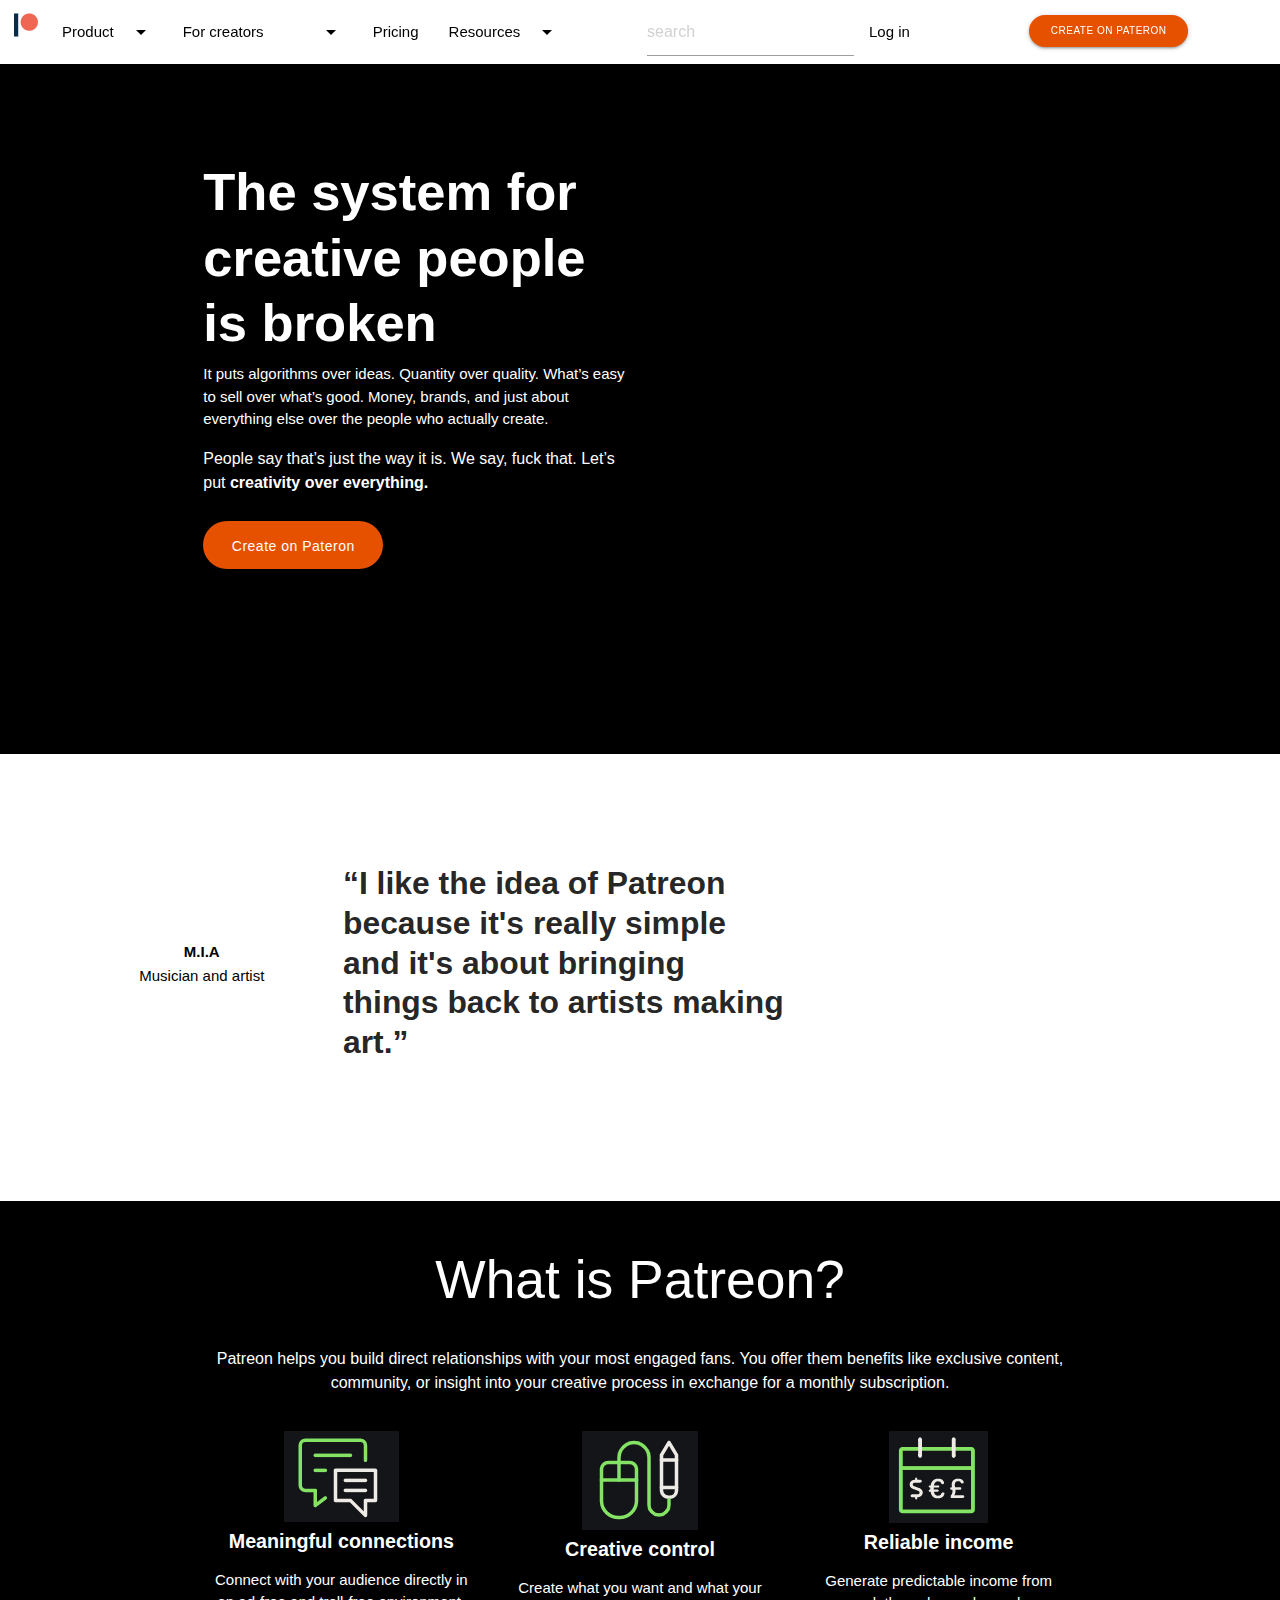
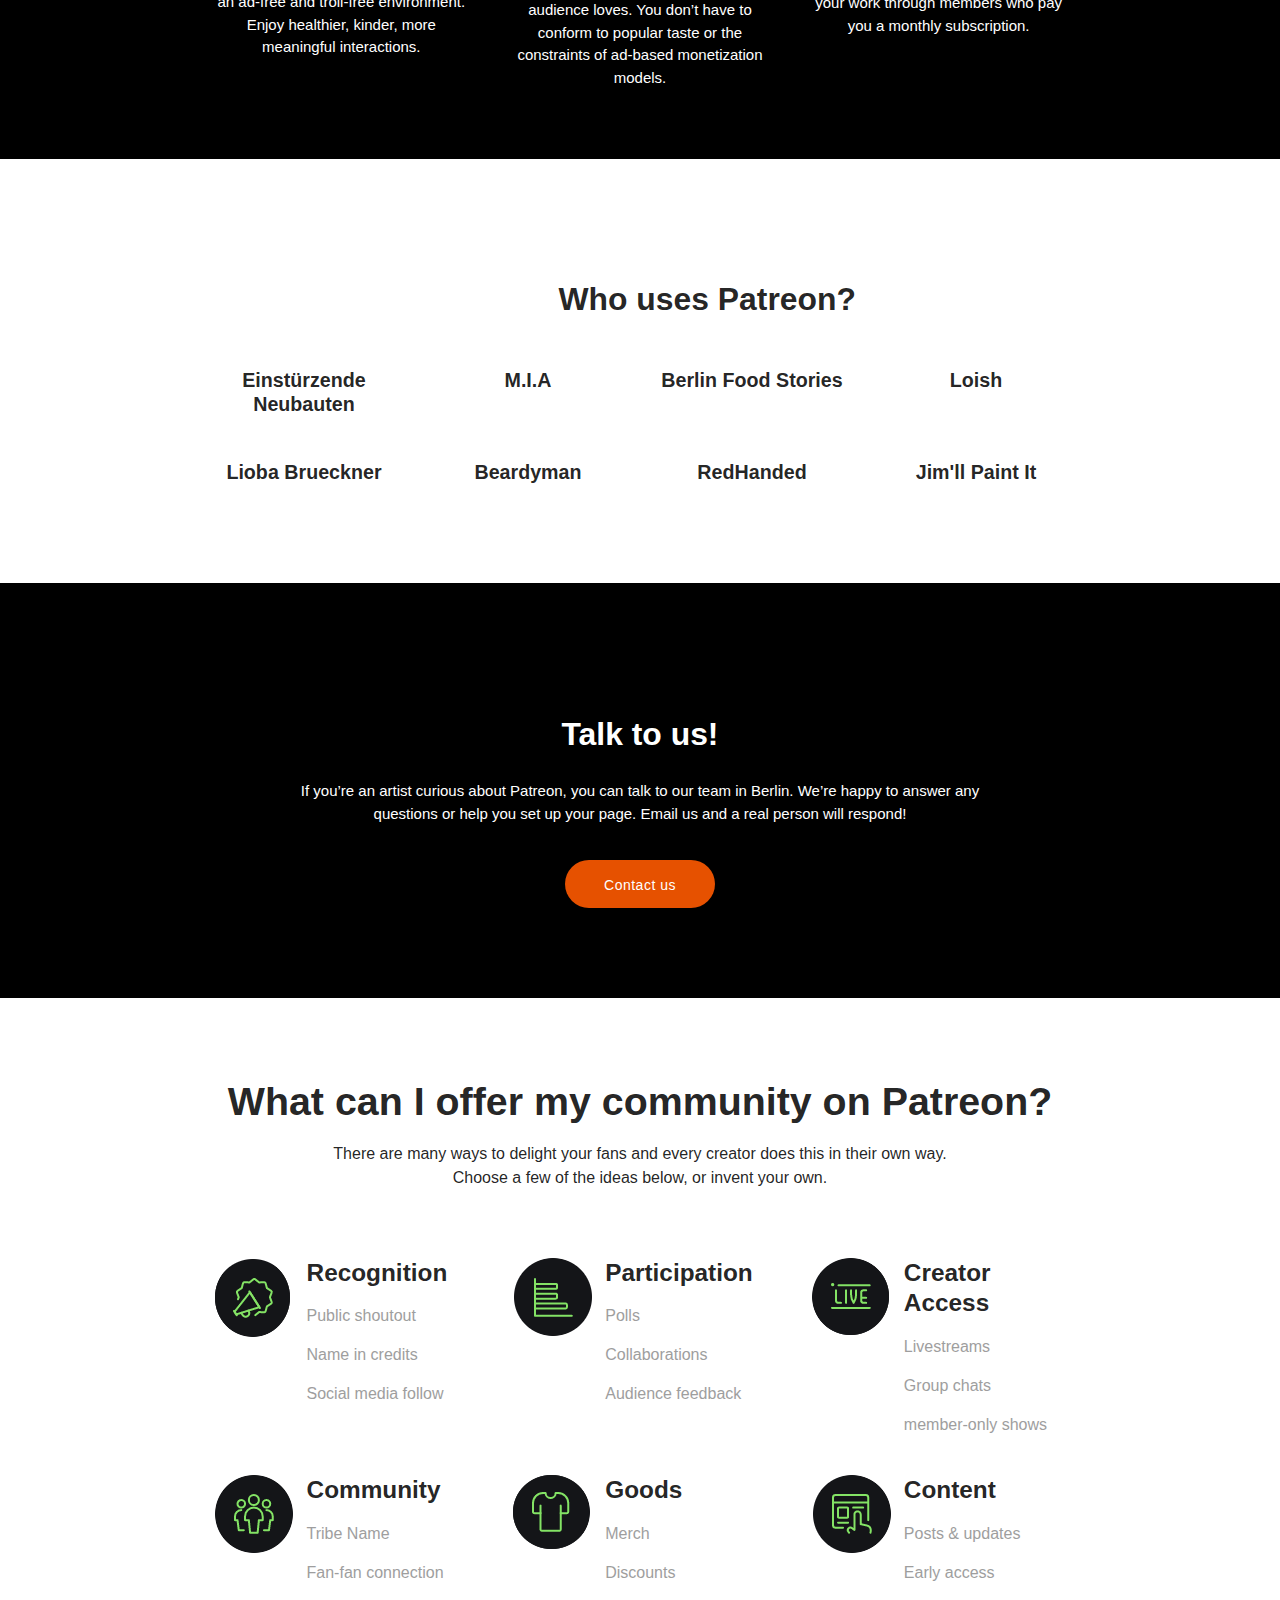
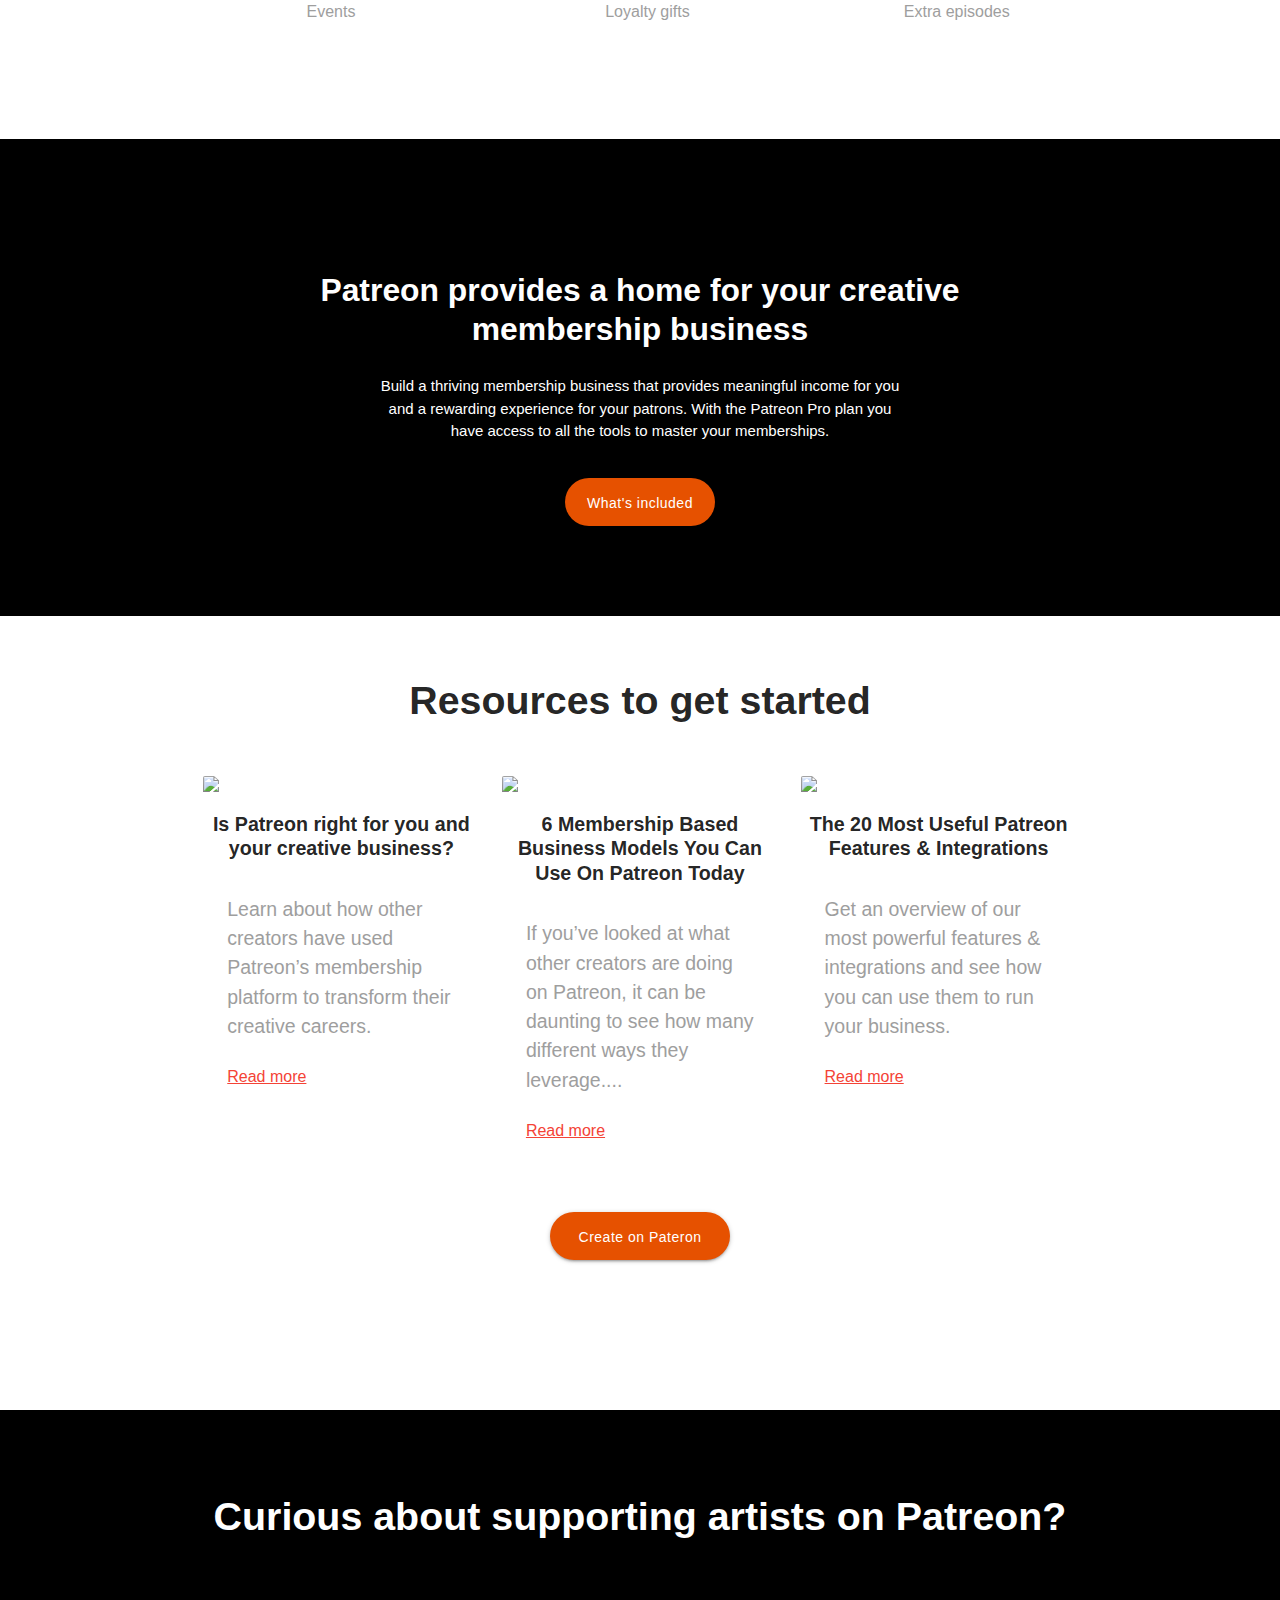
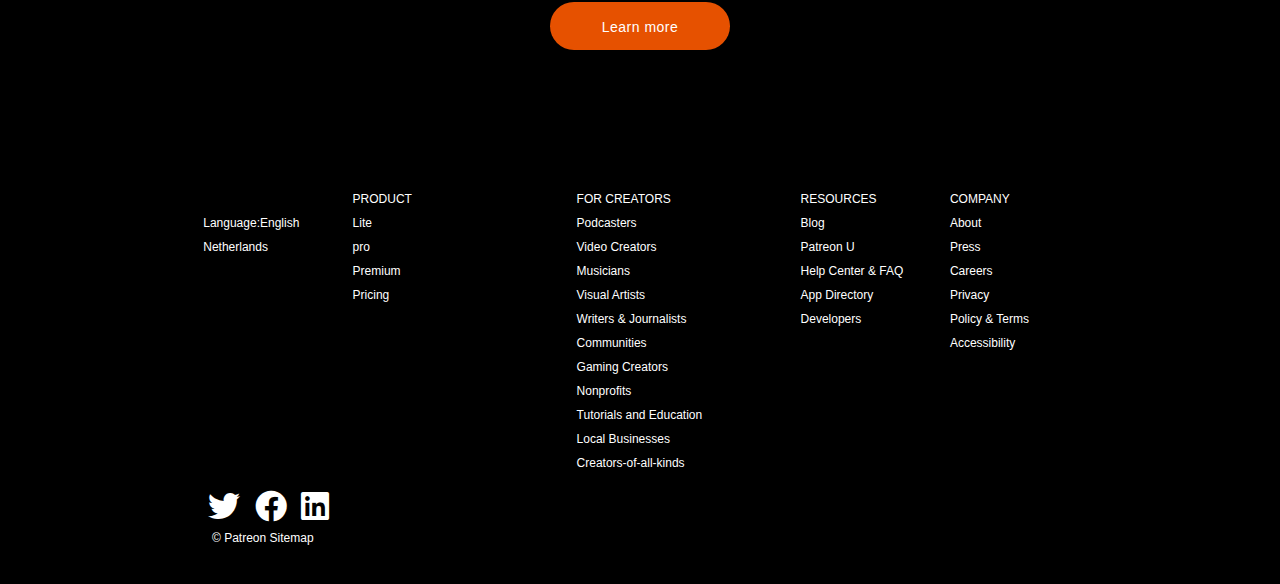
==== commit 47cbef57: "nav edit" ====
--- a/week3/Patreon-clone/pateron.html
+++ b/week3/Patreon-clone/pateron.html
@@ -6,7 +6,7 @@
       <!-- Compiled and minified CSS -->
       <link rel="stylesheet" href="https://cdnjs.cloudflare.com/ajax/libs/materialize/1.0.0/css/materialize.min.css">
       <link rel="stylesheet" href="style.css">
-      <!--Let browser know website is optimized for mobile-->
+      
       <link rel="stylesheet" href="https://use.fontawesome.com/releases/v5.0.13/css/all.css" integrity="sha384-DNOHZ68U8hZfKXOrtjWvjxusGo9WQnrNx2sqG0tfsghAvtVlRW3tvkXWZh58N9jp" crossorigin="anonymous">
       <link rel="stylesheet" href="https://use.fontawesome.com/releases/v5.11.0/css/all.css">
       <meta name="viewport" content="width=device-width, initial-scale=1.0"/>
@@ -15,107 +15,106 @@
   <body>
     <div class="navbar-fixed">
         <nav class="white">
-                <ul id="dropdown1" class="dropdown-content black-text">
-                    <li><a class="black-text" href="https://www.patreon.com/product/lite"> <span>Lite</span><br><br>
-                        Simple tools to set up recurring support from your fans</a></li><br>
-                    <li><a class="black-text" href="https://www.patreon.com/product/pro"><span>Pro</span><br><br>
-                        All the tools to build and grow a thriving membership business </a></li>
-                    <li><a class="black-text" href="https://www.patreon.com/product/premium"><span>Premium</span<br><br>
-                        For established creators and creative businesses></a></li>
-                  </ul>
-                  <ul id="dropdown2" class="dropdown-content">
-                    <li>
-                        <i class="fas fa-microphone-alt"> </i> Podcasters
-                    </li>
-                    <li>
-                        <i class="fas fa-video"> </i> Video Creators
-                    </li>
-                    <li>
-                        <i class="fas fa-guitar"> </i> Musicians
-                    </li>
-                    <li>
-                        <i class="fas fa-pencil-ruler"> </i> Visual Artists
-                    </li>
-                    <li>
-                        <i class="fas fa-comments"> </i>Communities
-                    </li>
-                    <li>
-                        <i class="fas fa-newspaper"> </i> Writers & Journalists
-                    </li>
-                    <li>
-                        <i class="fas fa-gamepad"> </i> Gaming Creators
-                    </li>
-                    <li>
-                        <i class="fas fa-heart"> </i> Nonprofits
-                    </li>
-                    <li>
-                        <i class="fas fa-graduation-cap"> </i> Tutorials and Education
-                    </li>
-                    <li>
-                        <i class="fas fa-map-marker-alt"> </i> Local Businesses
-                    </li>
-                    <li>
-                        <i class="fas fa-cube"> </i>Creators-of-all-kinds
+            <ul id="dropdown1" class="dropdown-content black-text">
+                <li><a class="black-text" href="https://www.patreon.com/product/lite"> <span>Lite</span><br><br>
+                    Simple tools to set up recurring support from your fans</a></li><br>
+                <li><a class="black-text" href="https://www.patreon.com/product/pro"><span>Pro</span><br><br>
+                    All the tools to build and grow a thriving membership business </a></li>
+                <li><a class="black-text" href="https://www.patreon.com/product/premium"><span>Premium</span<br><br>
+                    For established creators and creative businesses></a></li>
+            </ul>
+            <ul id="dropdown2" class="dropdown-content">
+                <li>
+                    <i class="center fas fa-microphone-alt"> </i> Podcasters
+                </li>
+                <li>
+                    <i class="fas fa-video"> </i> Video Creators
+                </li>
+                <li>
+                    <i class="fas fa-guitar"> </i> Musicians
+                </li>
+                <li>
+                    <i class="fas fa-pencil-ruler"> </i> Visual Artists
+                </li>
+                <li>
+                    <i class="fas fa-comments"> </i>Communities
+                </li>
+                <li>
+                    <i class="fas fa-newspaper"> </i> Writers & Journalists
+                </li>
+                <li>
+                    <i class="fas fa-gamepad"> </i> Gaming Creators
+                </li>
+                <li>
+                    <i class="fas fa-heart"> </i> Nonprofits
+                </li>
+                <li>
+                    <i class="fas fa-graduation-cap"> </i> Tutorials and Education
+                </li>
+                <li>
+                    <i class="fas fa-map-marker-alt"> </i> Local Businesses
+                </li>
+                <li>
+                    <i class="fas fa-cube"> </i>Creators-of-all-kinds
+                </li>
+            </ul>
+            <ul id="dropdown3" class="dropdown-content">
+                <li><a class="black-text" href="https://blog.patreon.com/"> Blog</a></li>
+                <li><a class="black-text" href="https://www.patreoncommunity.com/">creater community </a></li>
+                <li><a class="black-text" href="https://events.patreon.com/">Event</a></li>
+                <li><a class="black-text" href="https://blog.patreon.com/tag/patreon-u/all">Patreon U</a></li>
+                <li><a class="black-text" href="https://www.patreon.com/apps">App directory</a></li>
+                <li><a class="black-text" href="https://support.patreon.com/hc/en-us">Help center & FAQ</a></li>
+            </ul>
+            <div class="nav-wrapper">
+                <img class= "logo" src="./image/logo.png" alt="">
+                
+                    <ul class="left hide-on-med-and-down">
+                    <li>
+                        <a class="dropdown-trigger black-text" href="#!" data-target="dropdown1">Product<i class="material-icons right">arrow_drop_down</i></a>
+                    </li>
+                    <li>
+                        <a class="dropdown-trigger black-text" href="#!" data-target="dropdown2" style="width: 190px !important">For creators<i class="material-icons right">arrow_drop_down</i></a>
+                    </li>
+                    <li>
+                        <a class="black-text" href="#popular">Pricing</a>
+                    </li>
+                    <li>
+                        <a class="dropdown-trigger black-text" href="#!" data-target="dropdown3">Resources<i class="material-icons right">arrow_drop_down</i></a>
+                    </li>
+                    <li>
+                            <a class="black-text" href="https://www.patreon.com/themes/browse">Starter kits</a>
                     </li>
                 </ul>
-                <ul id="dropdown3" class="dropdown-content">
-                    <li><a class="black-text" href="https://blog.patreon.com/"> Blog</a></li>
-                    <li><a class="black-text" href="https://www.patreoncommunity.com/">creater community </a></li>
-                    <li><a class="black-text" href="https://events.patreon.com/">Event</a></li>
-                    <li><a class="black-text" href="https://blog.patreon.com/tag/patreon-u/all">Patreon U</a></li>
-                    <li><a class="black-text" href="https://www.patreon.com/apps">App directory</a></li>
-                    <li><a class="black-text" href="https://support.patreon.com/hc/en-us">Help center & FAQ</a></li>
-                  </ul>
-                <div class="nav-wrapper">
-                    <img class= "logo" src="./image/logo.png" alt="">
-                    
-                     <ul class="left hide-on-med-and-down">
-                         <li>
-                        <a class="dropdown-trigger black-text" href="#!" data-target="dropdown1">Product<i class="material-icons right">arrow_drop_down</i></a>
-                         </li>
-                         <li>
-                       <a class="dropdown-trigger black-text" href="#!" data-target="dropdown2" style="width: 150px !important">For creators<i class="material-icons right">arrow_drop_down</i></a>
-                        </li>
-                         <li>
-                             <a class="black-text" href="#popular">Pricing</a>
-                         </li>
-                         <li>
-                            <a class="dropdown-trigger black-text" href="#!" data-target="dropdown3">Resources<i class="material-icons right">arrow_drop_down</i></a>
-                         </li>
-                         <li>
-                             <a class="black-text" href="https://www.patreon.com/themes/browse">Starter kits</a>
-                         </li>
-                        </ul>
-                        <ul class="top-right">
-                            <li>
-                                <input type="text" placeholder="search" id="autocomplete-input" class="autocomplete black-text" >
-                            </li>
-                            <li>
-                                <a class="black-text" href="https://www.patreon.com/login?ru=%2Feurope">Log in</a>
-                            </li>
-                            <li>
-                                <a href="https://www.patreon.com/signup?ru=%2Fcreate" class="btn-small orange darken-4 white-text center-text">Create on Pateron</a>
-                            </li>
-                         <li>
-                            <a class="dropdown-trigger black-text hide-on-large-only" href="#!" data-target="mobile-nav" style="width: 200px !important"><i class="material-icons right">menu</i></a>
-                         </li>
-                     </ul>
-                </div>
+                <ul class="top-right">
+                    <li>
+                        <input type="text" placeholder="search" id="autocomplete-input" class="autocomplete black-text" >
+                    </li>
+                    <li>
+                        <a class="black-text" href="https://www.patreon.com/login?ru=%2Feurope">Log in</a>
+                    </li>
+                    <li>
+                        <a href="https://www.patreon.com/signup?ru=%2Fcreate" class="btn-small orange darken-4 white-text center-text">Create on Pateron</a>
+                    </li>
+                    <li>
+                        <a class="dropdown-trigger black-text hide-on-large-only" href="#!" data-target="mobile-nav" data-hover="true"><i class="material-icons right">menu</i></a>
+                    </li>
+                </ul>
             </div>
         </nav>
     </div>  
     <ul class="dropdown-content" id="mobile-nav">
         <li>
-        <a class="dropdown-trigger black-text" href="#!" data-target="dropdown1">Product<i class="material-icons right">arrow_drop_down</i></a>
+            <a class="dropdown-trigger black-text" href="#!" data-target="dropdown5">Product<i class="material-icons right">arrow_drop_down</i></a>
         </li>
         <li>
-        <a class="dropdown-trigger black-text" href="#!" data-target="dropdown2" style="width: 150px !important">For creators<i class="material-icons right">arrow_drop_down</i></a>
+            <a class="dropdown-trigger black-text" href="#!" data-target="dropdown6" style="width: 150px !important">For creators<i class="material-icons right">arrow_drop_down</i></a>
         </li>
         <li>
             <a class="black-text" href="#popular">Pricing</a>
         </li>
         <li>
-            <a class="dropdown-trigger black-text" href="#!" data-target="dropdown3">Resources<i class="material-icons right">arrow_drop_down</i></a>
+            <a class="dropdown-trigger black-text" href="#!" data-target="dropdown7">Resources<i class="material-icons right">arrow_drop_down</i></a>
          </li>
          <li>
              <a class="black-text" href="https://www.patreon.com/themes/browse">Starter kits</a>
@@ -681,8 +680,12 @@
      <!-- Compiled and minified JavaScript -->
   <script src="https://cdnjs.cloudflare.com/ajax/libs/materialize/1.0.0/js/materialize.min.js"></script>
       <script>
-          const eleselect = document.querySelectorAll('.dropdown-trigger');
-           M.Dropdown.init(eleselect, {});
+          const dropselect = document.querySelectorAll('.dropdown-trigger');
+           M.Dropdown.init(dropselect, {});
+
+           const navdrop = document.querySelectorAll('.dropdown-trigger2');
+           M.Sidenav.init(navdrop, {});
+
       </script>
   </body>
 </html>--- a/week3/Patreon-clone/style.css
+++ b/week3/Patreon-clone/style.css
@@ -21,11 +21,17 @@
     position: fixed;
     margin-top: 15px;
     right:6%;
-    font-size:12px !important;
+    width:10.6rem;
+    font-size:10px !important;
+}
+.top-right i.material-icons.right {
+    position: absolute;
+    right: 2%;
+    top: 2%;
 }
 .dropdown-content {
     top: 100% !important;
-  }
+}
 .back-im{
     background-image: url('https://c5.patreon.com/external/marketing/index_page/creativity_over_everything_d.png');
     background-size: contain;
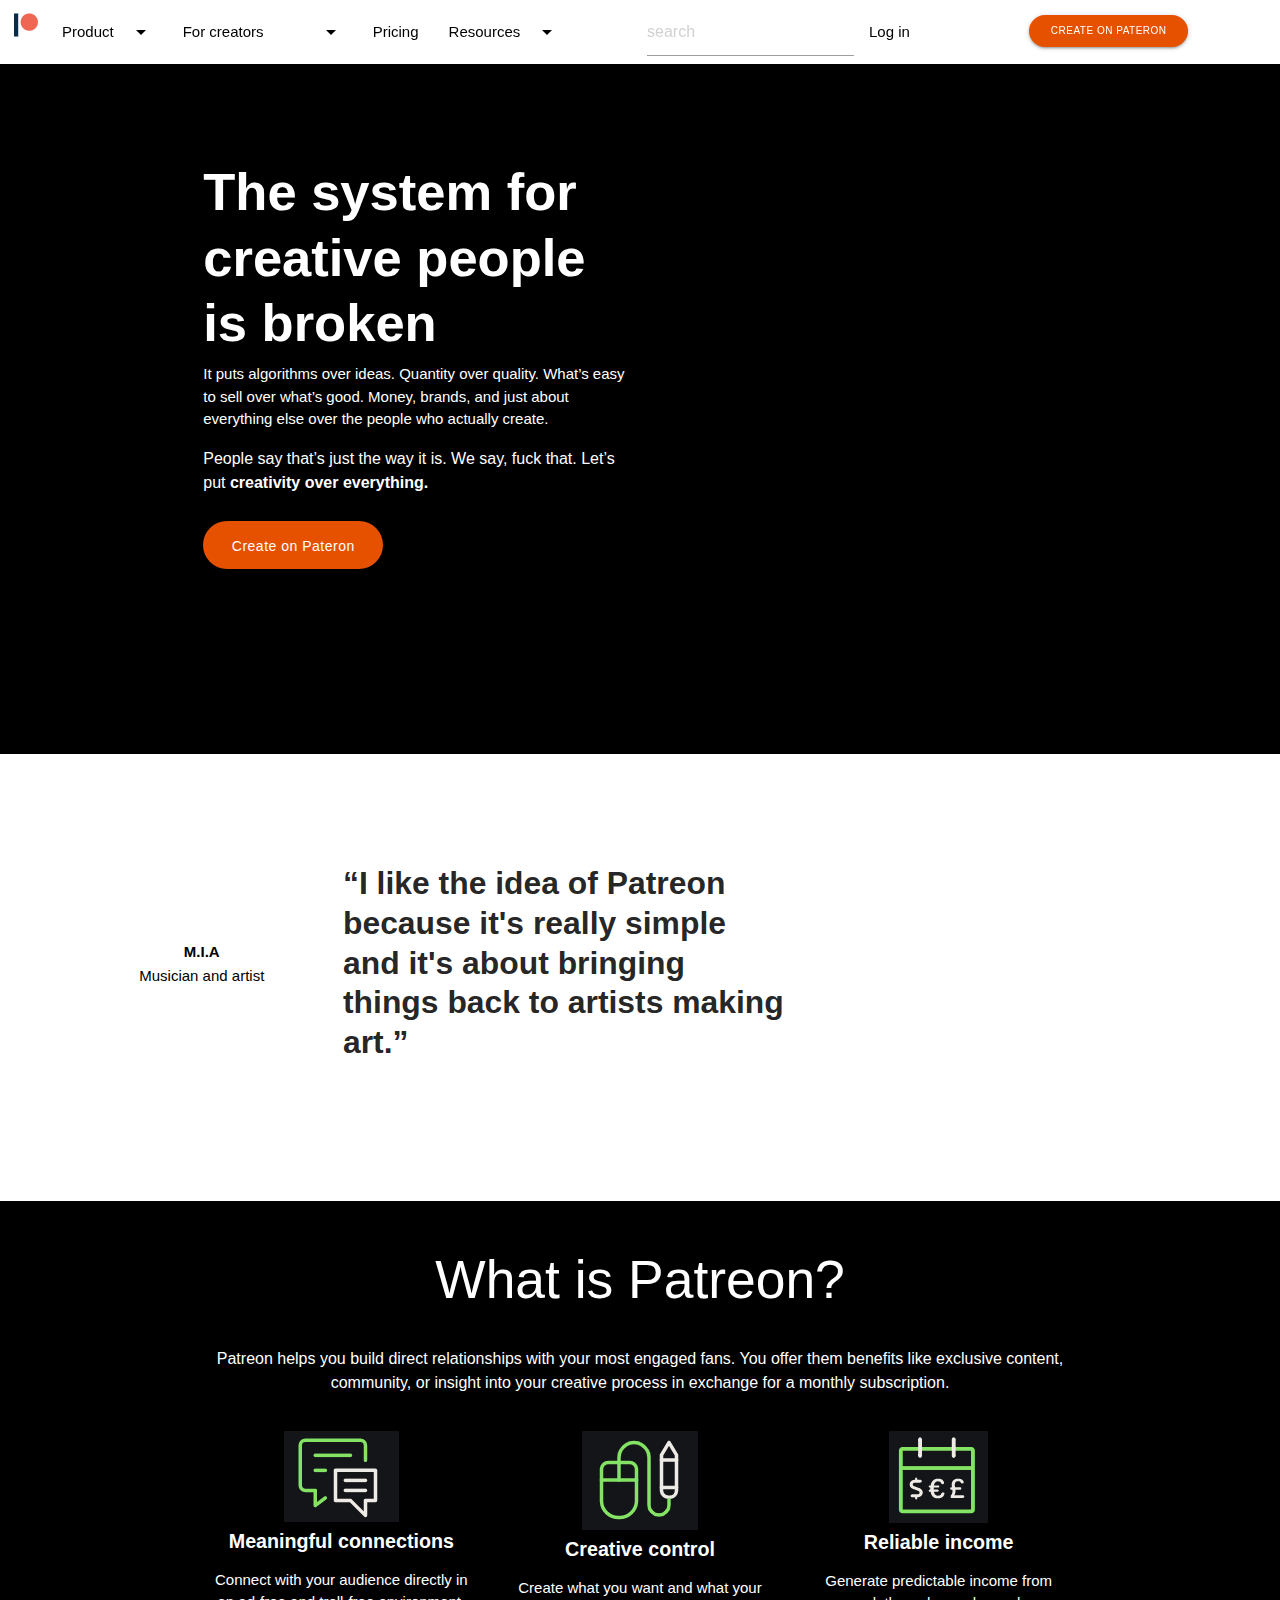
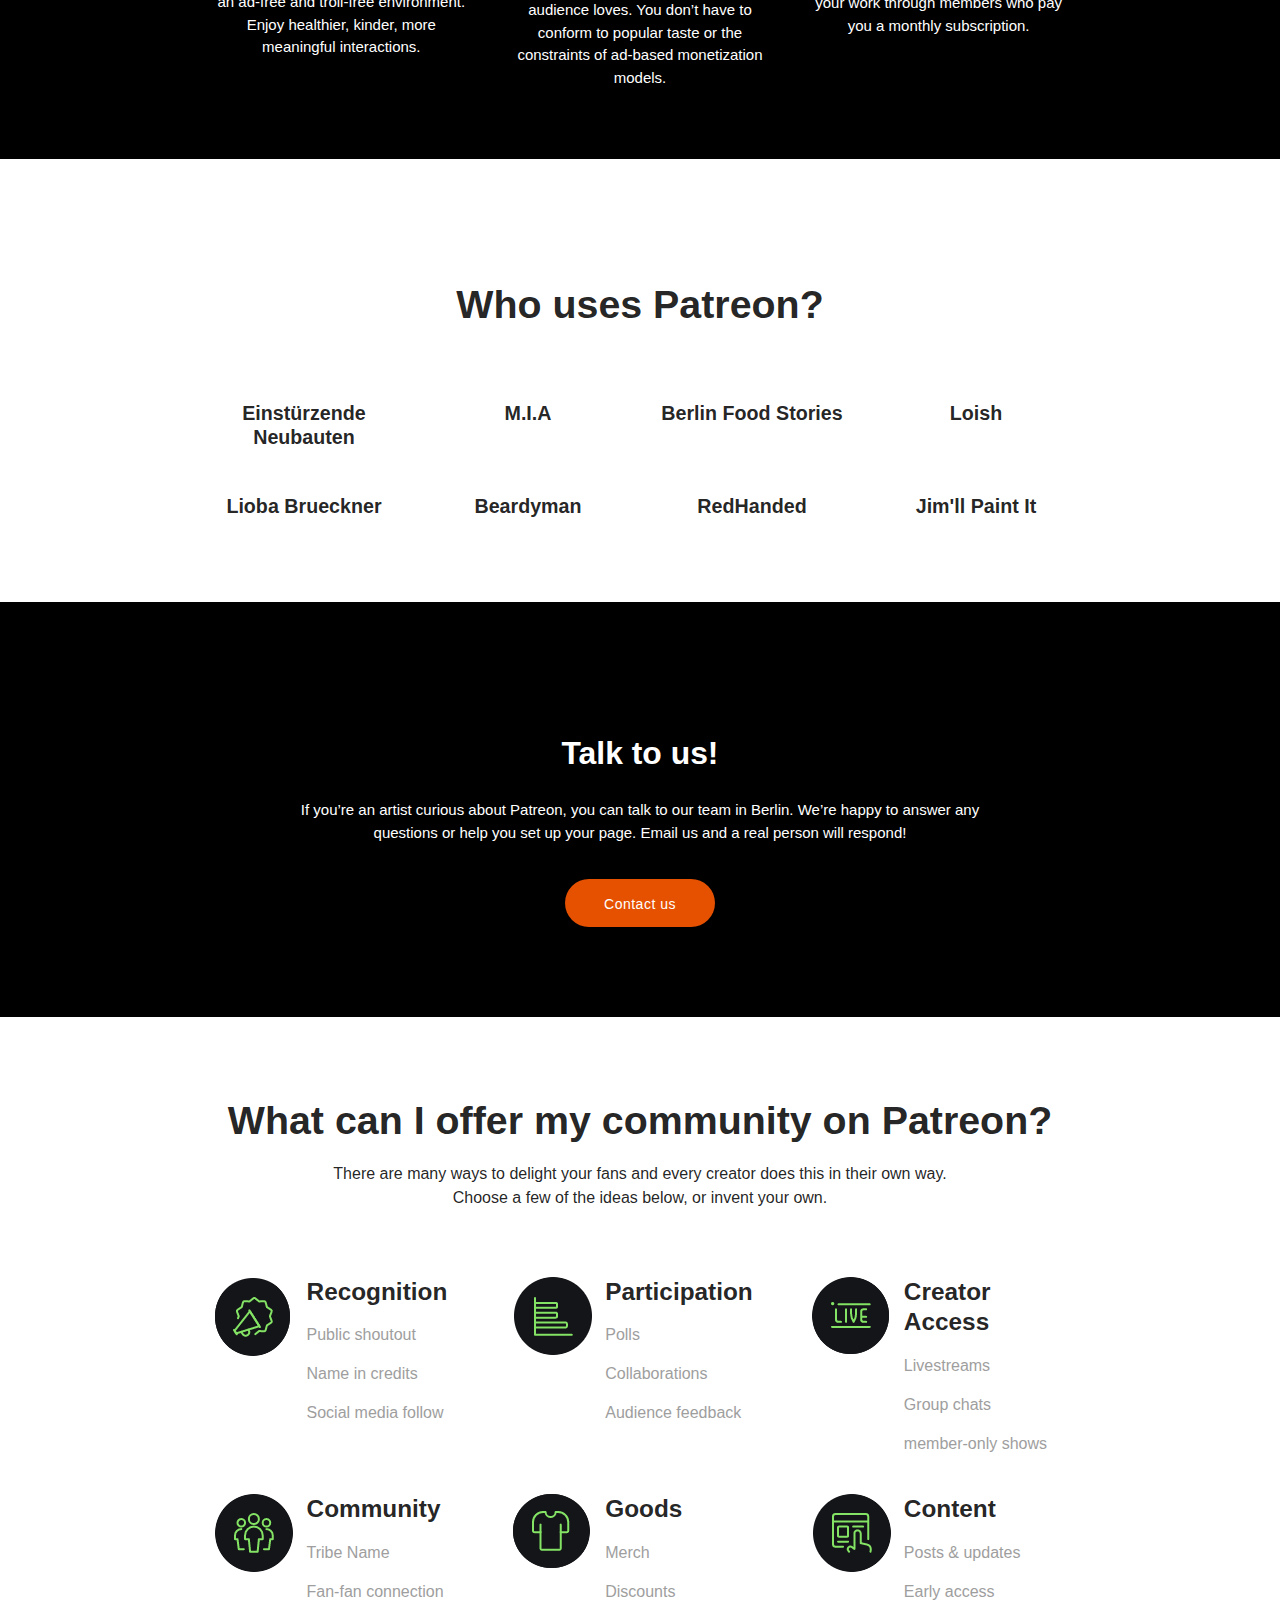
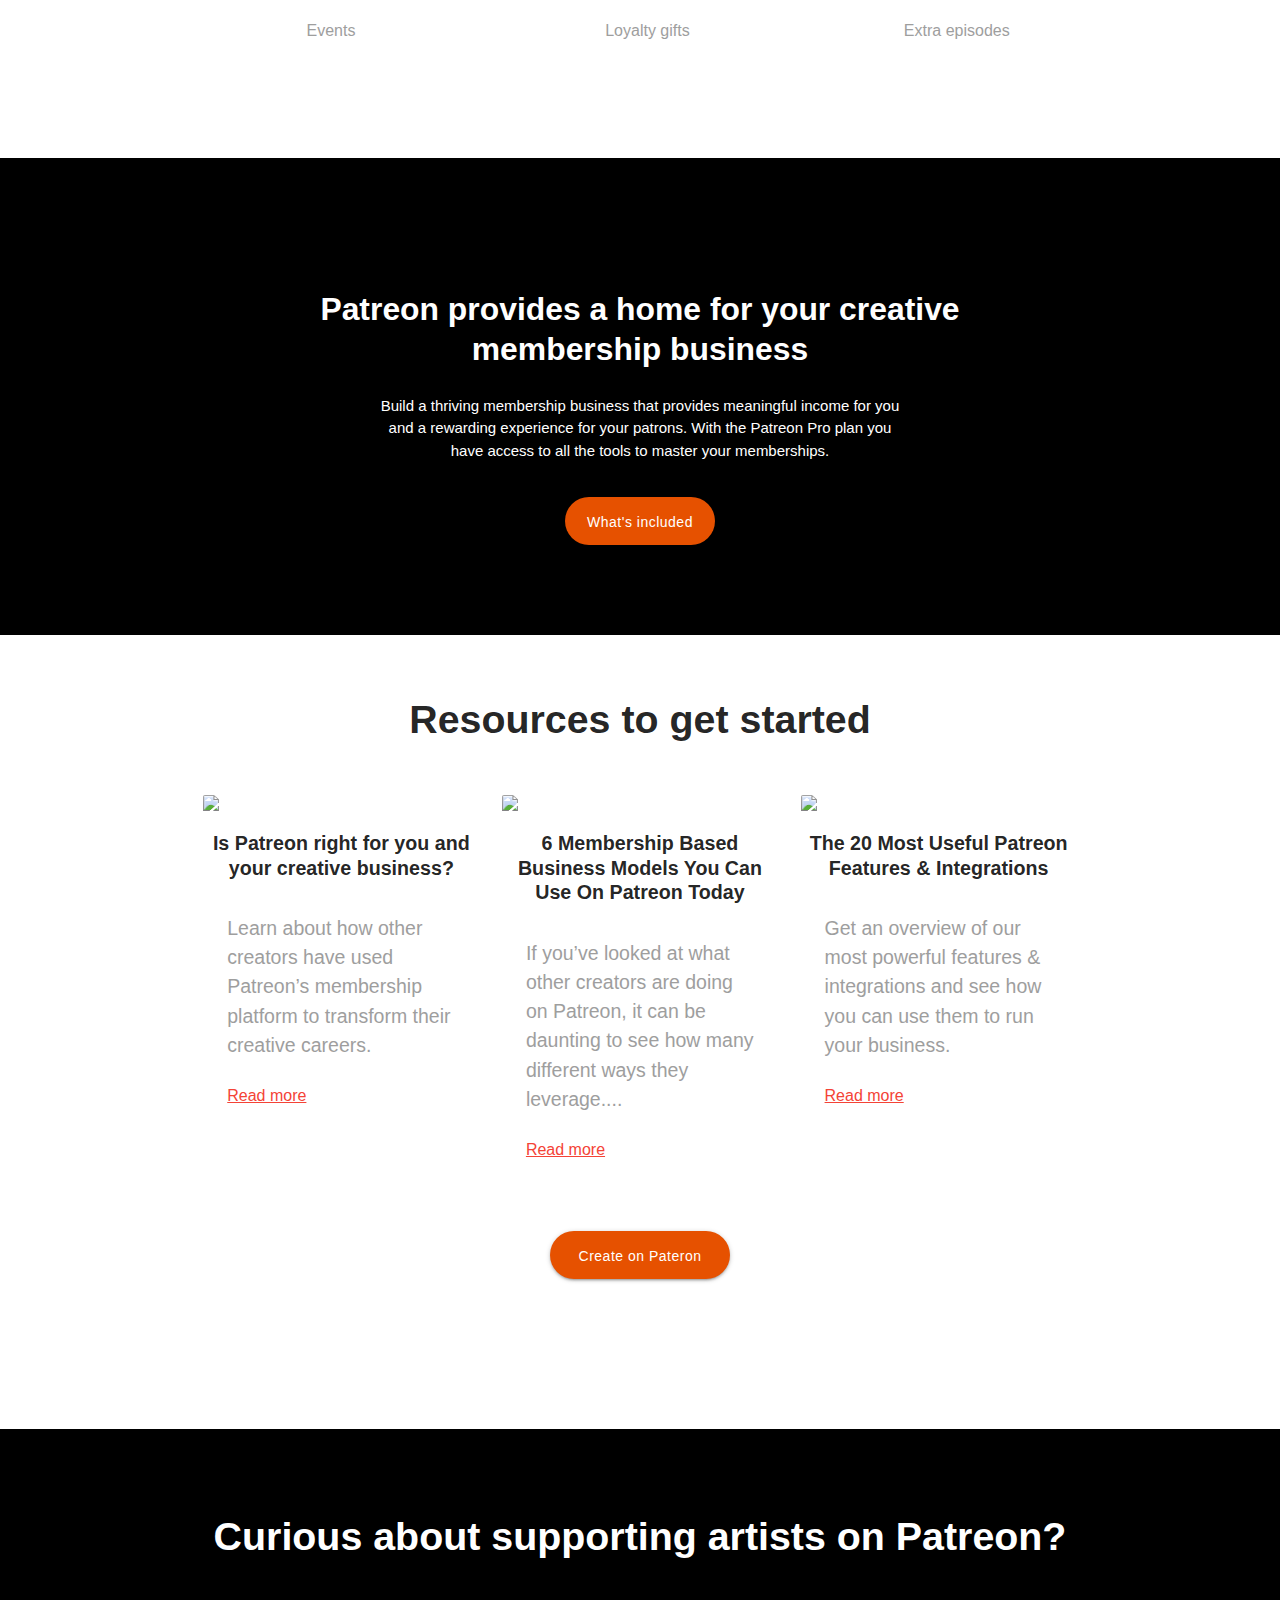
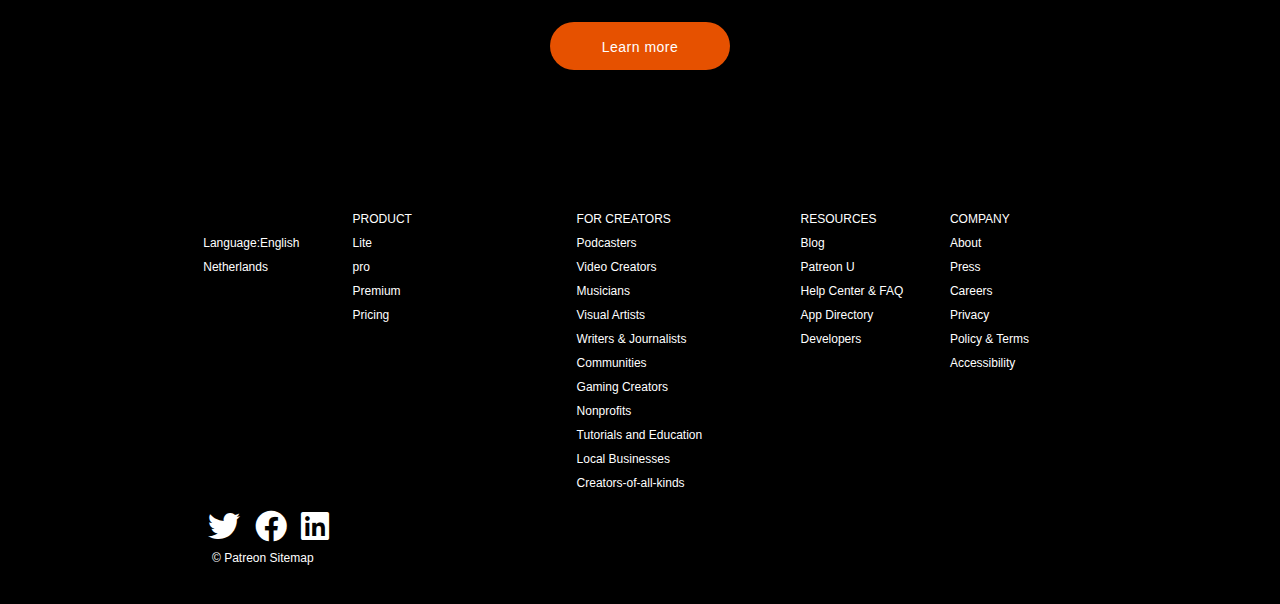
==== commit 3946aeae: "flex image edited" ====
--- a/week3/Patreon-clone/pateron.html
+++ b/week3/Patreon-clone/pateron.html
@@ -248,121 +248,118 @@
                 </div>
             </div>    
         </section>
-
-        <!-- section Third -->
-        <section class="section section-third center">
-            <div class="container">
-                <h1 class="card-textimg">Who uses Patreon?</h1>
-                <div class="row firstrow">
-                    <div class="col s6 m4 l3">
-                        <div class="card card-image1">
-                            <div class="card-image">
-                                <img class="materialboxed responsive-img" src="https://c5.patreon.com/external/marketing/europe/neubauten.jpg" alt="">
-                            </div>
-                            <div class="btn-card">
-                                <a href="https://www.patreon.com/neubauten" target="target-new:tab" class="btn-image btn btn-small grey white-text">See Page</a>
-                            </div>
-                        </div>
-                        <div class="card-title">
-                            Einstürzende Neubauten
-                        </div>
-                    </div>
-                    <div class="col s6 m4 l3">
-                        <div class="card card-image2">
-                            <div class="card-image">
-                                <img src="https://c5.patreon.com/external/marketing/europe/MIA.png" class="materialboxed responsive-img" alt="">
-                            </div>
-                            <div class="btn-card">
-                                <a href="https://www.patreon.com/mia" target="target-new:tab" class="btn-image btn btn-small grey white-text">See Page</a>
-                            </div>
-                        </div>
-                        <div class="card-title">
-                            M.I.A
-                        </div>
-                    </div>
-                    <div class="col s6 m4 l3">
-                        <div class="card card-image3">
-                            <div class="card-image">
-                                <img src="https://c5.patreon.com/external/marketing/europe/BFS.png" alt="" class="materialboxed responsive-img">
-                            </div>
-                            <div class="btn-card">
-                                <a href="https://www.patreon.com/berlinfoodstories" target="target-new:tab" class="btn-image btn btn-small grey white-text">See Page</a>
-                            </div>
-                        </div>
-                        <div class="card-title">
-                            Berlin Food Stories
-                        </div>
-                    </div>
-                    <div class="col s6 m4 l3">
-                        <div class="card card-image4">
-                            <div class="card-image">
-                                <img src="https://c5.patreon.com/external/marketing/europe/loish.png" alt="" class="materialboxed responsive-img">
-                            </div>
-                            <div class="btn-card">
-                                <a href="https://www.patreon.com/loish" target="target-new:tab" class="btn-image btn btn-small grey white-text">See Page</a>
-                            </div>
-                        </div>
-                        <div class="card-title">
-                            Loish
-                        </div>
-                    </div>
-                </div>
-                <div class="row">
-                    <div class="col s6 m4 l3">
-                        <div class="card card-image5">
-                            <div class="card-image">
-                                <img src="https://c5.patreon.com/external/marketing/europe/creator-5.jpg" alt="" class="materialboxed responsive-img">
-                            </div>
-                            <div class="btn-card">
-                                <a href="https://www.patreon.com/liobabrueckner" target="target-new:tab" class="btn-image btn btn-small grey white-text">See Page</a>
-                            </div>
-                        </div>
-                        <div class="card-title">
-                            Lioba Brueckner
-                        </div>
-                    </div>
-                    <div class="col s6 m4 l3">
-                        <div class="card card-image6">
-                            <div class="card-image">
-                                <img src="https://c5.patreon.com/external/marketing/europe/beardyman.png" alt=""class="materialboxed responsive-img">
-                            </div>
-                            <div class="btn-card">
-                                <a href="https://www.patreon.com/beardyman" target="target-new:tab" class="btn-image btn btn-small grey white-text">See Page</a>
-                            </div>
-                        </div>
-                        <div class="card-title">
-                            Beardyman
-                        </div>
-                    </div>
-                    <div class="col s6 m4 l3">
-                        <div class="card card-image7">
-                            <div class="card-image">
-                                <img src="https://c5.patreon.com/external/marketing/europe/redhanded.png" alt="" class="materialboxed responsive-img">
-                            </div>
-                            <div class="btn-card">
-                                <a href="https://www.patreon.com/redhanded" target="target-new:tab" class="btn-image btn btn-small grey white-text">See Page</a>
-                            </div>
-                        </div>
-                        <div class="card-title">
-                            RedHanded
-                        </div>
-                    </div>
-                    <div class="col s6 m4 l3">
-                        <div class="card card-image8">
-                            <div class="card-image">
-                                <img src="https://c5.patreon.com/external/marketing/europe/jimll-paint-it.png" alt="" class="materialboxed responsive-img">
-                            </div>
-                            <div class="btn-card">
-                                <a href="https://www.patreon.com/jimllpaintit" target="target-new:tab" class="btn-image btn btn-small grey white-text">See Page</a>
-                            </div>
-                        </div>
-                        <div class="card-title">
-                            Jim'll Paint It
-                        </div>
-                    </div>
-                </div>
-            </div>
-        </section> 
+        
+        <!-- section Third FLEX  -->
+        <section class="section section-third section-flex">
+            <h1>Who uses Patreon?</h1>
+            <div class="container cont-flex">
+                <div class="col">
+                    <div class="image">
+                        <img class="responsive-img"
+                            src="https://c5.patreon.com/external/marketing/europe/neubauten.jpg" alt="">
+                    </div>
+                    <button class="btn-card">
+                        <a href="https://www.patreon.com/neubauten" target="target-new:tab"
+                           >See Page</a>
+                    </button>
+                    <div class="card-title">
+                        Einstürzende Neubauten
+                    </div>
+                </div>
+                <div class="col">
+                    <div class="image">
+                        <img src="https://c5.patreon.com/external/marketing/europe/MIA.png" class="responsive-img"
+                            alt="">
+                    </div>
+                    <button class="btn-card">
+                        <a href="https://www.patreon.com/mia" target="target-new:tab"
+                        >See Page</a>
+                    </button>
+                    <div class="card-title">
+                        M.I.A
+                    </div>
+                </div>
+                <div class="col">
+                    <div class="image">
+                        <img src="https://c5.patreon.com/external/marketing/europe/BFS.png" alt=""
+                            class="responsive-img">
+                    </div>
+                    <button class="btn-card">
+                        <a href="https://www.patreon.com/berlinfoodstories" target="target-new:tab"
+                            >See Page</a>
+                    </button>
+                    <div class="card-title">
+                        Berlin Food Stories
+                    </div>
+                </div>
+                <div class="col">
+                    <div class="image">
+                        <img src="https://c5.patreon.com/external/marketing/europe/loish.png" alt=""
+                            class="responsive-img">
+                    </div>
+                    <button class="btn-card">
+                        <a href="https://www.patreon.com/loish" target="target-new:tab"
+                           >See Page</a>
+                    </button>
+                    <div class="card-title">
+                        Loish
+                    </div>
+                </div>
+                <div class="col">
+                    <div class="image">
+                        <img src="https://c5.patreon.com/external/marketing/europe/creator-5.jpg" alt=""
+                            class="responsive-img">
+                    </div>
+                    <button class="btn-card">
+                        <a href="https://www.patreon.com/liobabrueckner" target="target-new:tab"
+                            >See Page</a>
+                    </button>
+                    <div class="card-title">
+                        Lioba Brueckner
+                    </div>
+                </div>
+                <div class="col">
+                    <div class="image">
+                        <img src="https://c5.patreon.com/external/marketing/europe/beardyman.png" alt=""
+                            class="responsive-img">
+                    </div>
+                    <button class="btn-card">
+                        <a href="https://www.patreon.com/beardyman" target="target-new:tab"
+                            >See Page</a>
+                    </button>
+                    <div class="card-title">
+                        Beardyman
+                    </div>
+                </div>
+                <div class="col">
+                    <div class="image">
+                        <img src="https://c5.patreon.com/external/marketing/europe/redhanded.png" alt=""
+                            class="responsive-img">
+                    </div>
+                    <button class="btn-card">
+                        <a href="https://www.patreon.com/redhanded" target="target-new:tab"
+                           >See Page</a>
+                    </button>
+                    <div class="card-title">
+                        RedHanded
+                    </div>
+                </div>
+                <div class="col">
+                    <div class="image">
+                        <img src="https://c5.patreon.com/external/marketing/europe/jimll-paint-it.png" alt=""
+                            class="responsive-img">
+                    </div>
+                    <button class="btn-card">
+                        <a href="https://www.patreon.com/jimllpaintit" target="target-new:tab"
+                           >See Page</a>
+                    </button>
+                    <div class="card-title">
+                        Jim'll Paint It
+                    </div>
+                </div>
+            </div>
+        </section>
+       <!-- END SECTION FLEX -->
 
         <!-- forth section -->
         <section class="section black section-forth white-text">
--- a/week3/Patreon-clone/style.css
+++ b/week3/Patreon-clone/style.css
@@ -93,7 +93,7 @@
     box-shadow: none;
 }
 .card-image.col.s4{
-    margin-left: 20%;
+    margin-left: 30%;
 }
 .card-textimg, .contactus-title{
 line-height: 1.25 !important;
@@ -139,27 +139,66 @@
    margin-top:5%;
    margin-bottom:5%;
 }
-/* .section-forth */
-.btn-card{
-    position: absolute;
-    top: 50%;
-    left: 20%;
-}
-
-.btn-image{
+.cont-flex{
+    display:flex;
+    flex-wrap: wrap;
+    justify-content:center;
+    row-gap:10px;
+}
+.cont-flex .col{
+    margin:5px;
+    flex: 1 1;
+    position:relative;
+    width:100%;
+}
+button{
     display:none;
-    border-radius: 50px;
-   /* margin-top: -180%; */
-    /* opacity: 0; */
-}
-.section-third .card:hover .btn{
+    border:none;
+    box-shadow:none;
+    border-radius: 50px; 
+    background-color: #afa8a8;
+    position:absolute;
+    top: 33%;
+    left: 25%;
+    padding: 10px 15px;
+}
+button a{
+    color:#fff;
+}
+.section-third .card-title{
+    text-align: center;
+}
+.section-third .col:hover button{
     display: inline-block;
-    /* filter: opacity(0.7);*/
-}
-@media (max-width: 1000px){
-.firstrow::after {
-    content: initial;
-}
+} 
+.section-third h1{
+    margin: 2.8rem 0;
+    font-size: 2.625rem;
+    text-align:center;
+    line-height: 1.25;
+    font-family: Walsheim, sans-serif;
+    font-weight: 700;
+}
+/* media query for the image card */
+@media screen and (max-width: 479px){
+   .cont-flex .col{
+       flex-basis: 46%;
+   }
+    
+}
+@media screen and (min-width: 480px){
+
+   .cont-flex .col{
+       flex-basis: 30%;
+   }
+    
+}
+@media screen and (min-width: 768px){
+
+   .cont-flex .col{
+       flex-basis: 23%;
+   }
+    
 }
 
 .contact-cont{
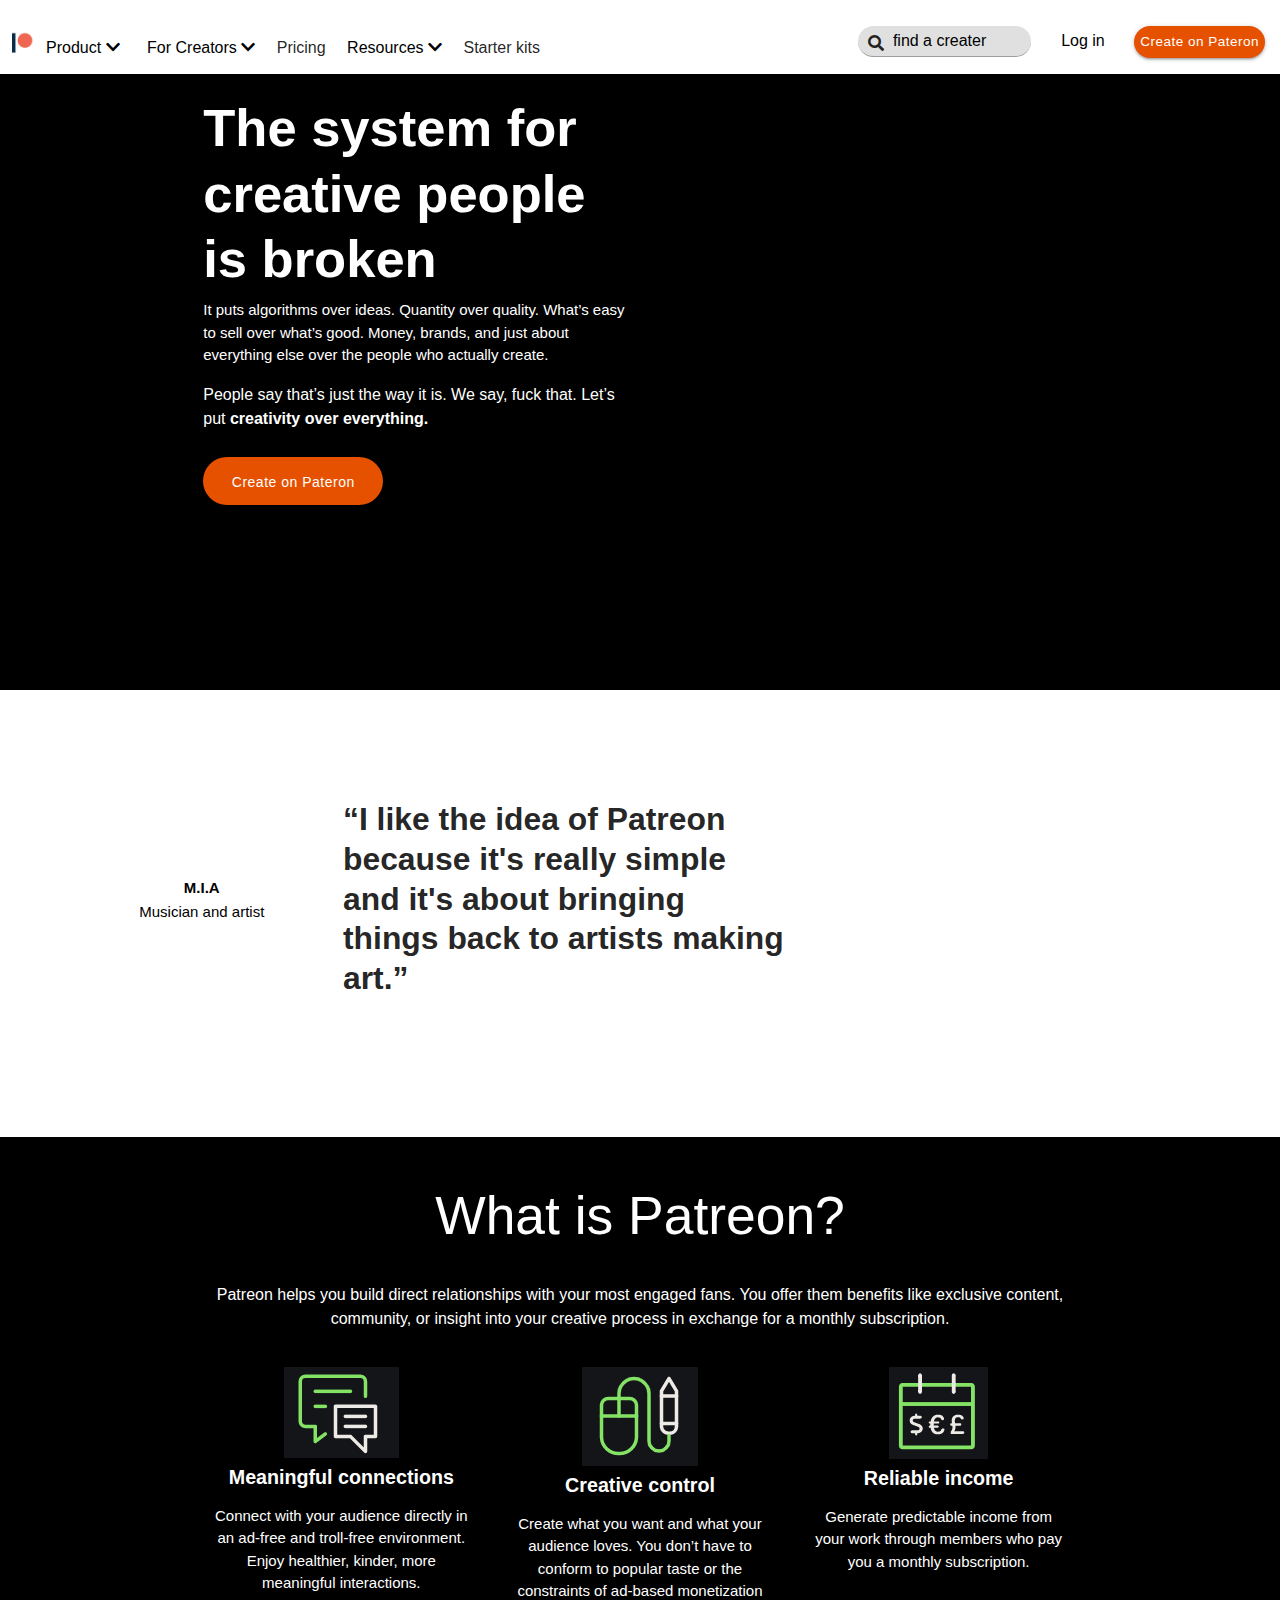
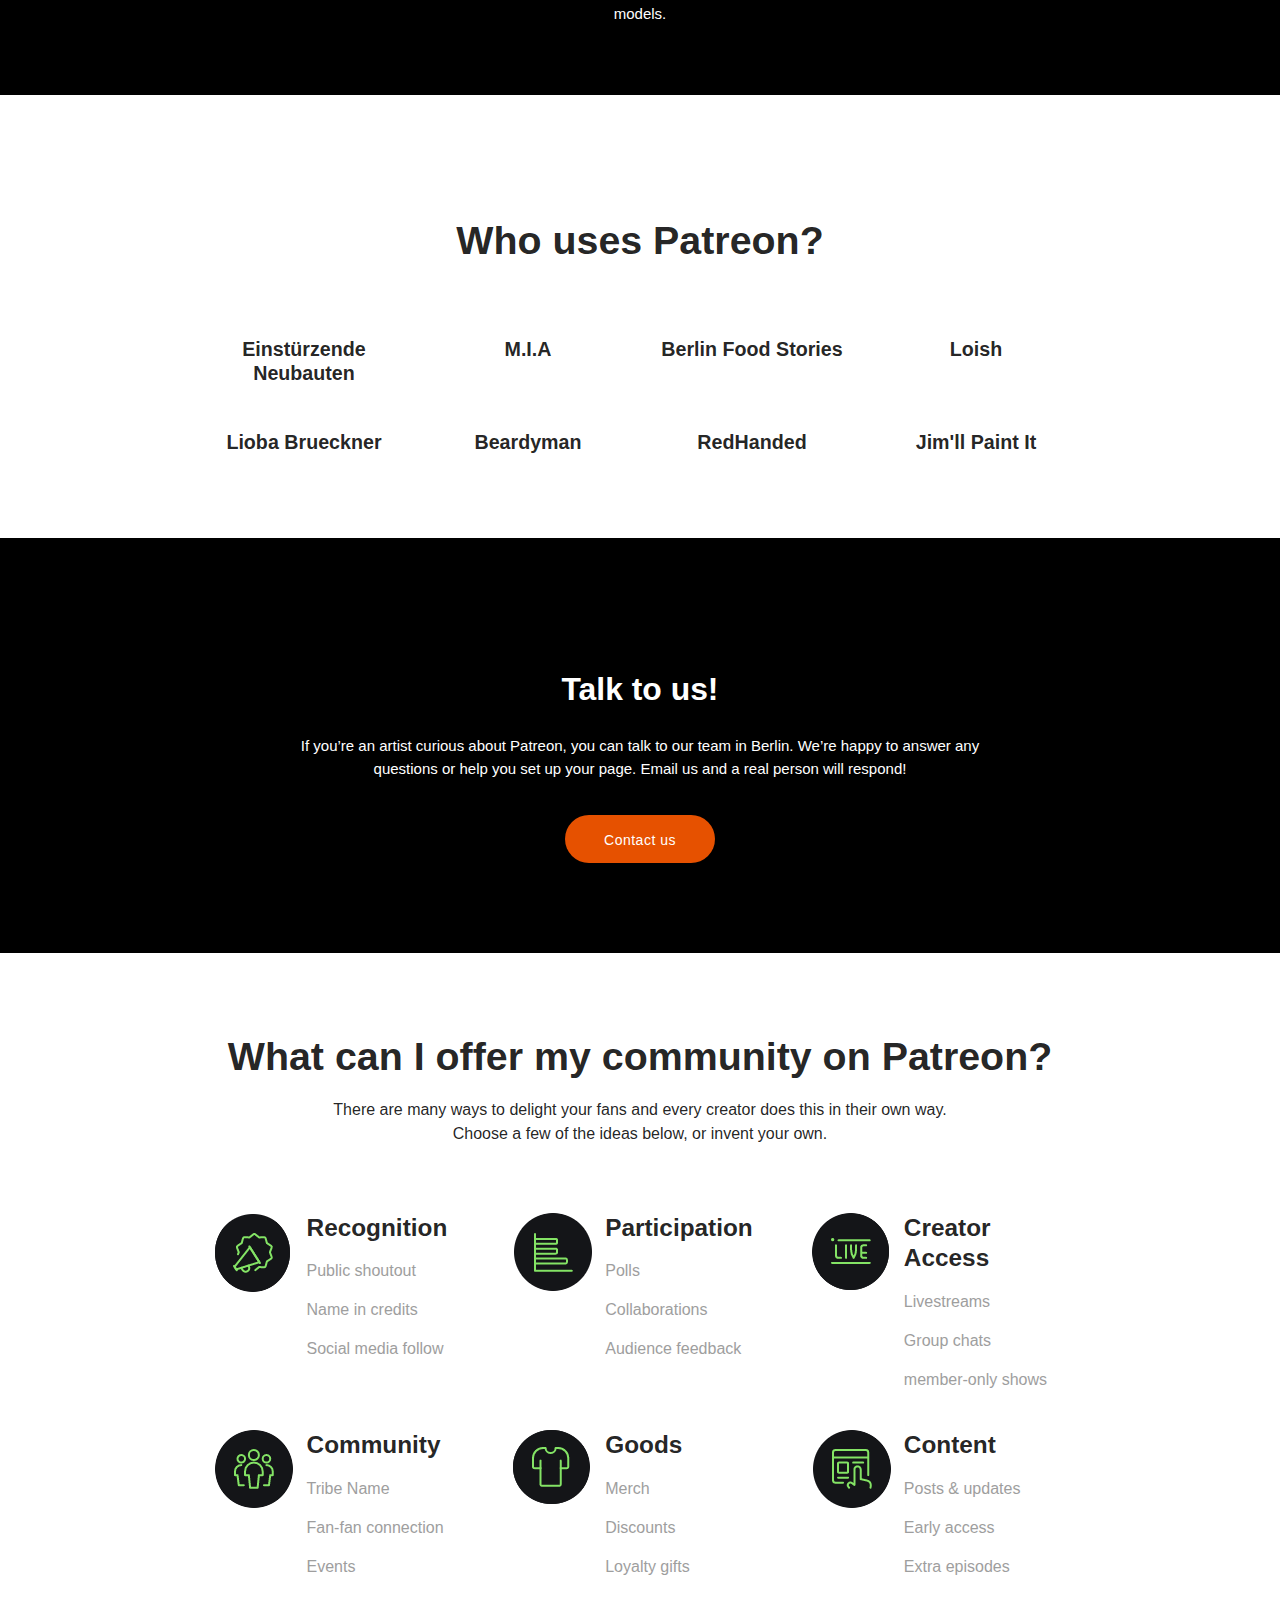
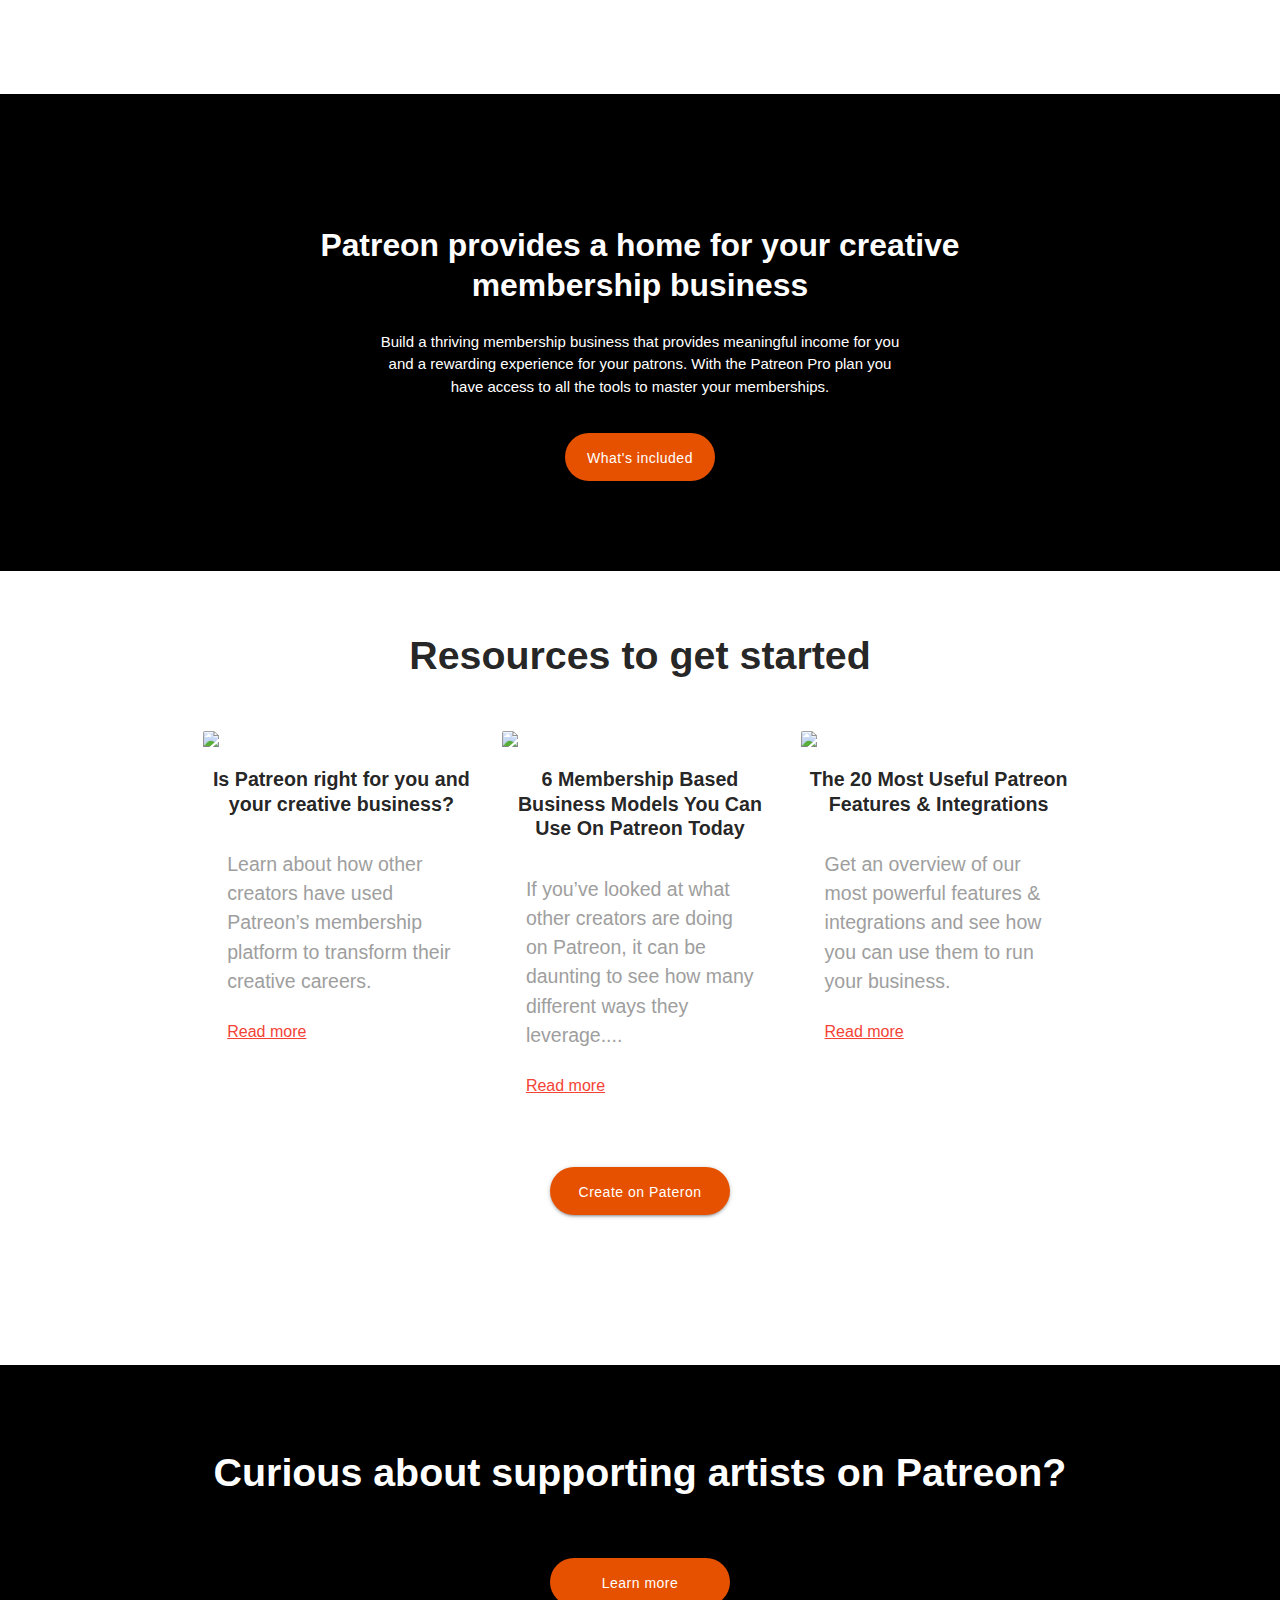
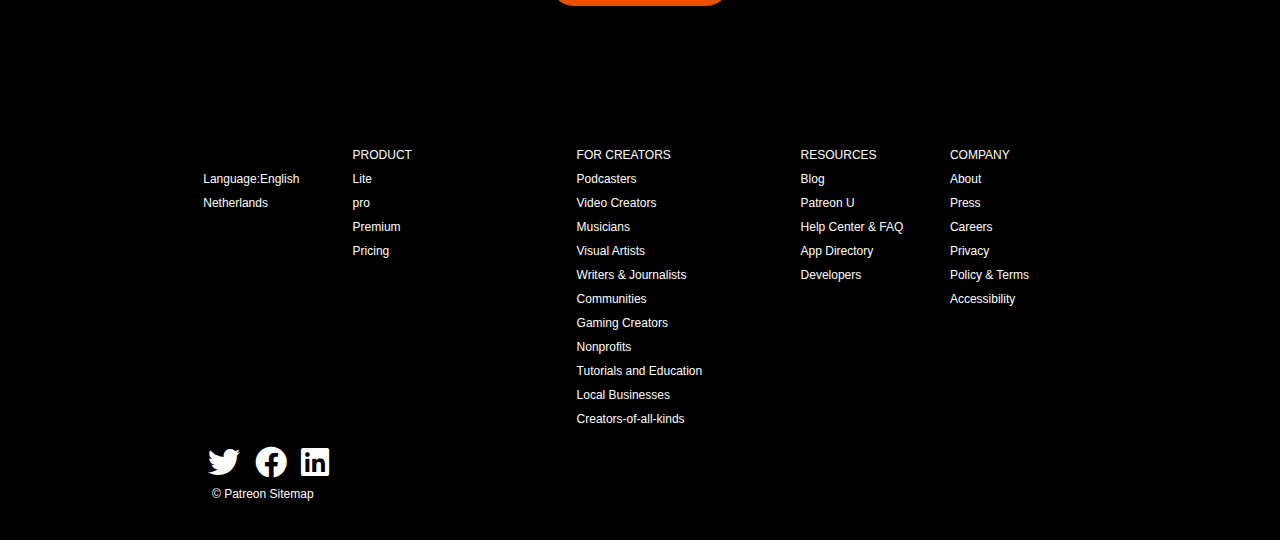
==== commit 6c44e118: "navbar edited" ====
--- a/week3/Patreon-clone/pateron.html
+++ b/week3/Patreon-clone/pateron.html
@@ -13,123 +13,129 @@
       <title>Best way for artists and creators to get sustainable income and connect with fans | Patreon</title>
   </head>
   <body>
-    <div class="navbar-fixed">
-        <nav class="white">
-            <ul id="dropdown1" class="dropdown-content black-text">
-                <li><a class="black-text" href="https://www.patreon.com/product/lite"> <span>Lite</span><br><br>
-                    Simple tools to set up recurring support from your fans</a></li><br>
-                <li><a class="black-text" href="https://www.patreon.com/product/pro"><span>Pro</span><br><br>
-                    All the tools to build and grow a thriving membership business </a></li>
-                <li><a class="black-text" href="https://www.patreon.com/product/premium"><span>Premium</span<br><br>
-                    For established creators and creative businesses></a></li>
-            </ul>
-            <ul id="dropdown2" class="dropdown-content">
+      <!-- navbar -->
+    <div class="cont-nav white">
+        <div class="navbar">
+            <div class="logo"><img src="./image/logo.png" alt=""></div>
+            <div class="leftElement">
+                <div class="drop-d navelement">
+                    <button class="drop-d">Product
+                        <i class="fas fa-chevron-down"></i </button>
+                        <ul id="dropdown1" class="drop-dcontent black-text">
+                            <li><a class="black-text" href="https://www.patreon.com/product/lite"> <strong>Lite</strong><br>
+                                    Simple tools to set up recurring support from your fans</a></li><br>
+                            <li><a class="black-text" href="https://www.patreon.com/product/pro"><strong>Pro</strong><br>
+                                    All the tools to build and grow a thriving membership business </a></li><br>
+                            <li><a class="black-text"
+                                    href="https://www.patreon.com/product/premium"><strong>Premium</strong><br>
+                                    For established creators and creative businesses></a></li>
+                        </ul>
+                </div>
+                <div class="drop-d navelement">
+                    <button class="drop-d">For Creators
+                        <i class="fas fa-chevron-down"></i </button>
+                        <ul id="dropdown2" class="drop-dcontent">
+                            <li>
+                                <i class="center fas fa-microphone-alt"> </i> Podcasters
+                            </li>
+                            <li>
+                                <i class="fas fa-video"> </i> Video Creators
+                            </li>
+                            <li>
+                                <i class="fas fa-guitar"> </i> Musicians
+                            </li>
+                            <li>
+                                <i class="fas fa-pencil-ruler"> </i> Visual Artists
+                            </li>
+                            <li>
+                                <i class="fas fa-comments"> </i>Communities
+                            </li>
+                            <li>
+                                <i class="fas fa-newspaper"> </i> Writers & Journalists
+                            </li>
+                            <li>
+                                <i class="fas fa-gamepad"> </i> Gaming Creators
+                            </li>
+                            <li>
+                                <i class="fas fa-heart"> </i> Nonprofits
+                            </li>
+                            <li>
+                                <i class="fas fa-graduation-cap"> </i> Tutorials and Education
+                            </li>
+                            <li>
+                                <i class="fas fa-map-marker-alt"> </i> Local Businesses
+                            </li>
+                            <li>
+                                <i class="fas fa-cube"> </i>Creators-of-all-kinds
+                            </li>
+                        </ul>
+                </div>
+                <div class="navelement">
+                    Pricing
+                </div>
+                <div class="drop-d navelement">
+                    <button class="drop-d">Resources
+                        <i class="fas fa-chevron-down"></i </button>
+                        <ul id="dropdown3" class="drop-dcontent">
+                            <li><a class="black-text" href="https://blog.patreon.com/"> Blog</a></li>
+                            <li><a class="black-text" href="https://www.patreoncommunity.com/">Creater community </a></li>
+                            <li><a class="black-text" href="https://events.patreon.com/">Event</a></li>
+                            <li><a class="black-text" href="https://blog.patreon.com/tag/patreon-u/all">Patreon U</a></li>
+                            <li><a class="black-text" href="https://www.patreon.com/apps">App directory</a></li>
+                            <li><a class="black-text" href="https://support.patreon.com/hc/en-us">Help center & FAQ</a></li>
+                        </ul>
+                </div>
+                <div class="navelement">
+                    Starter kits
+                </div>
+            </div>
+            <div class="rightElement">
+                <div class="navelement search">
+                    <i class="fas fa-search"></i>
+                    <input type="text" placeholder="find a creater" id="autocomplete-input" class="autocomplete">
+                </div>
+                <div class="navelement login">
+                    <a href="https://www.patreon.com/login?ru=%2Feurope">Log in</a>
+                    <a href="https://www.patreon.com/signup?ru=%2Fcreate"
+                        class="btn-small orange darken-4 white-text center-text">Create on Pateron</a>
+                    <a <i id="fa-bars" class="fas fa-bars"></i></a>
+                </div>
+            </div>
+            <ul class="drop-downcontent">
+                <a href="" <i id="close" class="fas fa-times fa-2x"></i></a>
                 <li>
-                    <i class="center fas fa-microphone-alt"> </i> Podcasters
+                    <button class="dropdown-side black-text">Product
+                        <i class="fas fa-chevron-down"></i </button>
                 </li>
                 <li>
-                    <i class="fas fa-video"> </i> Video Creators
+                    <button class="dropdown-side black-text">For Creators
+                        <i class="fas fa-chevron-down"></i </button>
                 </li>
                 <li>
-                    <i class="fas fa-guitar"> </i> Musicians
+                    <a class="black-text" href="#popular">Pricing</a>
                 </li>
                 <li>
-                    <i class="fas fa-pencil-ruler"> </i> Visual Artists
+                    <button class="dropdown-side">Resources
+                        <i class="fas fa-chevron-down"></i </button>
                 </li>
                 <li>
-                    <i class="fas fa-comments"> </i>Communities
+                    <a class="black-text" href="https://www.patreon.com/themes/browse">Starter kits</a>
                 </li>
                 <li>
-                    <i class="fas fa-newspaper"> </i> Writers & Journalists
+                    <a class="black-text" href="#create on Patreon">Create on Patreon</a>
                 </li>
                 <li>
-                    <i class="fas fa-gamepad"> </i> Gaming Creators
+                    <a class="black-text" href="#Log in">Log in</a>
                 </li>
                 <li>
-                    <i class="fas fa-heart"> </i> Nonprofits
-                </li>
-                <li>
-                    <i class="fas fa-graduation-cap"> </i> Tutorials and Education
-                </li>
-                <li>
-                    <i class="fas fa-map-marker-alt"> </i> Local Businesses
-                </li>
-                <li>
-                    <i class="fas fa-cube"> </i>Creators-of-all-kinds
+                    <a class="black-text" href="#signup">Sign Up</a>
                 </li>
             </ul>
-            <ul id="dropdown3" class="dropdown-content">
-                <li><a class="black-text" href="https://blog.patreon.com/"> Blog</a></li>
-                <li><a class="black-text" href="https://www.patreoncommunity.com/">creater community </a></li>
-                <li><a class="black-text" href="https://events.patreon.com/">Event</a></li>
-                <li><a class="black-text" href="https://blog.patreon.com/tag/patreon-u/all">Patreon U</a></li>
-                <li><a class="black-text" href="https://www.patreon.com/apps">App directory</a></li>
-                <li><a class="black-text" href="https://support.patreon.com/hc/en-us">Help center & FAQ</a></li>
-            </ul>
-            <div class="nav-wrapper">
-                <img class= "logo" src="./image/logo.png" alt="">
-                
-                    <ul class="left hide-on-med-and-down">
-                    <li>
-                        <a class="dropdown-trigger black-text" href="#!" data-target="dropdown1">Product<i class="material-icons right">arrow_drop_down</i></a>
-                    </li>
-                    <li>
-                        <a class="dropdown-trigger black-text" href="#!" data-target="dropdown2" style="width: 190px !important">For creators<i class="material-icons right">arrow_drop_down</i></a>
-                    </li>
-                    <li>
-                        <a class="black-text" href="#popular">Pricing</a>
-                    </li>
-                    <li>
-                        <a class="dropdown-trigger black-text" href="#!" data-target="dropdown3">Resources<i class="material-icons right">arrow_drop_down</i></a>
-                    </li>
-                    <li>
-                            <a class="black-text" href="https://www.patreon.com/themes/browse">Starter kits</a>
-                    </li>
-                </ul>
-                <ul class="top-right">
-                    <li>
-                        <input type="text" placeholder="search" id="autocomplete-input" class="autocomplete black-text" >
-                    </li>
-                    <li>
-                        <a class="black-text" href="https://www.patreon.com/login?ru=%2Feurope">Log in</a>
-                    </li>
-                    <li>
-                        <a href="https://www.patreon.com/signup?ru=%2Fcreate" class="btn-small orange darken-4 white-text center-text">Create on Pateron</a>
-                    </li>
-                    <li>
-                        <a class="dropdown-trigger black-text hide-on-large-only" href="#!" data-target="mobile-nav" data-hover="true"><i class="material-icons right">menu</i></a>
-                    </li>
-                </ul>
-            </div>
-        </nav>
-    </div>  
-    <ul class="dropdown-content" id="mobile-nav">
-        <li>
-            <a class="dropdown-trigger black-text" href="#!" data-target="dropdown5">Product<i class="material-icons right">arrow_drop_down</i></a>
-        </li>
-        <li>
-            <a class="dropdown-trigger black-text" href="#!" data-target="dropdown6" style="width: 150px !important">For creators<i class="material-icons right">arrow_drop_down</i></a>
-        </li>
-        <li>
-            <a class="black-text" href="#popular">Pricing</a>
-        </li>
-        <li>
-            <a class="dropdown-trigger black-text" href="#!" data-target="dropdown7">Resources<i class="material-icons right">arrow_drop_down</i></a>
-         </li>
-         <li>
-             <a class="black-text" href="https://www.patreon.com/themes/browse">Starter kits</a>
-         </li>
-        <li>
-            <a class="black-text" href="#create on Patreon">Create on Patreon</a>
-        </li>
-        <li>
-            <a class="black-text" href="#Log in">Log in</a>
-        </li>
-        <li>
-            <a class="black-text" href="#signup">Sign Up</a>
-        </li>
-    </ul>
-    <section class="section black white-text">
+        </div>
+    </div>
+    <!-- End of nav -->
+
+    <section class="section black white-text tohide">
         <div class="container">
             <div class="row cont-row">
                 <div class="col m12 l6"> 
@@ -147,8 +153,9 @@
             </div>
         </div>
     </section>
+
     <!-- card -->
-    <div class="container section-card">
+    <div class="container section-card tohide">
         <div class="row">
             <div class="col s12 m9 show-on-med-and-up hide-on-small-only">
                 <div class="card horizontal valign-wrapper">
@@ -188,501 +195,509 @@
             </div>
         </div>
     </div>
-        <section class="section black center">
-            <div class="container">
-                <div class="row center white-text">
-                    <h2>What is Patreon?</h2>
-                    <div class="col s12">
-                        <p>Patreon helps you build direct relationships with your most engaged fans. 
-                            You offer them benefits like exclusive content, community, or insight into your creative process in exchange for a monthly subscription.</p>
-                    </div>
-                </div>
-                <div class="row">
-                    <div class="col l4 s12">
-                        <div class="row">
-                            <div class="col s12">
-                                <div class="col s12 m6 l12">
-                                    <img src="./image/message-image.png" alt="">
-                                </div>
-                                <div class="col s12 m6 l12 center-text white-text">
-                                    <h5 class="title-section2">Meaningful connections</h5>
-                                    <p class="text-section2">
-                                        Connect with your audience directly in an ad-free and troll-free environment.
-                                        Enjoy healthier, kinder, more meaningful interactions.
-                                    </p>
-                                </div>
+    <section class="section black center tohide">
+        <div class="container">
+            <div class="row center white-text">
+                <h2>What is Patreon?</h2>
+                <div class="col s12">
+                    <p>Patreon helps you build direct relationships with your most engaged fans. 
+                        You offer them benefits like exclusive content, community, or insight into your creative process in exchange for a monthly subscription.</p>
+                </div>
+            </div>
+            <div class="row">
+                <div class="col l4 s12">
+                    <div class="row">
+                        <div class="col s12">
+                            <div class="col s12 m6 l12">
+                                <img src="./image/message-image.png" alt="">
+                            </div>
+                            <div class="col s12 m6 l12 center-text white-text">
+                                <h5 class="title-section2">Meaningful connections</h5>
+                                <p class="text-section2">
+                                    Connect with your audience directly in an ad-free and troll-free environment.
+                                    Enjoy healthier, kinder, more meaningful interactions.
+                                </p>
                             </div>
                         </div>
                     </div>
-                    <div class="col l4 s12">
-                        <div class="row">
-                            <div class="col s12">
-                                <div class="col s12 m6 l12">
-                                    <img src="./image/creative-image.png" alt="">
-                                </div>
-                                <div class="col s12 m6 l12 center-text white-text">
-                                    <h5 class="title-section2">Creative control</h5>
-                                    <p class="text-section2">
-                                        Create what you want and what your audience loves. 
-                                        You don’t have to conform to popular taste or the constraints of ad-based monetization models.
-                                    </p>
-                                </div>
+                </div>
+                <div class="col l4 s12">
+                    <div class="row">
+                        <div class="col s12">
+                            <div class="col s12 m6 l12">
+                                <img src="./image/creative-image.png" alt="">
+                            </div>
+                            <div class="col s12 m6 l12 center-text white-text">
+                                <h5 class="title-section2">Creative control</h5>
+                                <p class="text-section2">
+                                    Create what you want and what your audience loves. 
+                                    You don’t have to conform to popular taste or the constraints of ad-based monetization models.
+                                </p>
                             </div>
                         </div>
                     </div>
-                    <div class="col l4 s12">
-                        <div class="row">
-                            <div class="col s12">
-                                <div class="col s12 m6 l12">
-                                    <img class="small" src="./image/calendar-image.png" alt="">
-                                </div>
-                                <div class="col s12 m6 l12 center-text white-text">
-                                    <h5 class="title-section2">Reliable income</h5>
-                                    <p class="text-section2">
-                                        Generate predictable income from your work through members who pay you a monthly subscription.
-                                    </p>
-                                </div>   
+                </div>
+                <div class="col l4 s12">
+                    <div class="row">
+                        <div class="col s12">
+                            <div class="col s12 m6 l12">
+                                <img class="small" src="./image/calendar-image.png" alt="">
                             </div>
+                            <div class="col s12 m6 l12 center-text white-text">
+                                <h5 class="title-section2">Reliable income</h5>
+                                <p class="text-section2">
+                                    Generate predictable income from your work through members who pay you a monthly subscription.
+                                </p>
+                            </div>   
                         </div>
                     </div>
                 </div>
-            </div>    
-        </section>
+            </div>
+        </div>    
+    </section>
         
         <!-- section Third FLEX  -->
-        <section class="section section-third section-flex">
-            <h1>Who uses Patreon?</h1>
-            <div class="container cont-flex">
-                <div class="col">
-                    <div class="image">
-                        <img class="responsive-img"
-                            src="https://c5.patreon.com/external/marketing/europe/neubauten.jpg" alt="">
-                    </div>
-                    <button class="btn-card">
-                        <a href="https://www.patreon.com/neubauten" target="target-new:tab"
-                           >See Page</a>
-                    </button>
-                    <div class="card-title">
-                        Einstürzende Neubauten
-                    </div>
-                </div>
-                <div class="col">
-                    <div class="image">
-                        <img src="https://c5.patreon.com/external/marketing/europe/MIA.png" class="responsive-img"
-                            alt="">
-                    </div>
-                    <button class="btn-card">
-                        <a href="https://www.patreon.com/mia" target="target-new:tab"
+    <section class="section section-third section-flex tohide">
+        <h1>Who uses Patreon?</h1>
+        <div class="container cont-flex">
+            <div class="col">
+                <div class="image">
+                    <img class="responsive-img"
+                        src="https://c5.patreon.com/external/marketing/europe/neubauten.jpg" alt="">
+                </div>
+                <button class="btn-card">
+                    <a href="https://www.patreon.com/neubauten" target="target-new:tab"
                         >See Page</a>
-                    </button>
-                    <div class="card-title">
-                        M.I.A
-                    </div>
-                </div>
-                <div class="col">
-                    <div class="image">
-                        <img src="https://c5.patreon.com/external/marketing/europe/BFS.png" alt=""
-                            class="responsive-img">
-                    </div>
-                    <button class="btn-card">
-                        <a href="https://www.patreon.com/berlinfoodstories" target="target-new:tab"
-                            >See Page</a>
-                    </button>
-                    <div class="card-title">
-                        Berlin Food Stories
-                    </div>
-                </div>
-                <div class="col">
-                    <div class="image">
-                        <img src="https://c5.patreon.com/external/marketing/europe/loish.png" alt=""
-                            class="responsive-img">
-                    </div>
-                    <button class="btn-card">
-                        <a href="https://www.patreon.com/loish" target="target-new:tab"
-                           >See Page</a>
-                    </button>
-                    <div class="card-title">
-                        Loish
-                    </div>
-                </div>
-                <div class="col">
-                    <div class="image">
-                        <img src="https://c5.patreon.com/external/marketing/europe/creator-5.jpg" alt=""
-                            class="responsive-img">
-                    </div>
-                    <button class="btn-card">
-                        <a href="https://www.patreon.com/liobabrueckner" target="target-new:tab"
-                            >See Page</a>
-                    </button>
-                    <div class="card-title">
-                        Lioba Brueckner
-                    </div>
-                </div>
-                <div class="col">
-                    <div class="image">
-                        <img src="https://c5.patreon.com/external/marketing/europe/beardyman.png" alt=""
-                            class="responsive-img">
-                    </div>
-                    <button class="btn-card">
-                        <a href="https://www.patreon.com/beardyman" target="target-new:tab"
-                            >See Page</a>
-                    </button>
-                    <div class="card-title">
-                        Beardyman
-                    </div>
-                </div>
-                <div class="col">
-                    <div class="image">
-                        <img src="https://c5.patreon.com/external/marketing/europe/redhanded.png" alt=""
-                            class="responsive-img">
-                    </div>
-                    <button class="btn-card">
-                        <a href="https://www.patreon.com/redhanded" target="target-new:tab"
-                           >See Page</a>
-                    </button>
-                    <div class="card-title">
-                        RedHanded
-                    </div>
-                </div>
-                <div class="col">
-                    <div class="image">
-                        <img src="https://c5.patreon.com/external/marketing/europe/jimll-paint-it.png" alt=""
-                            class="responsive-img">
-                    </div>
-                    <button class="btn-card">
-                        <a href="https://www.patreon.com/jimllpaintit" target="target-new:tab"
-                           >See Page</a>
-                    </button>
-                    <div class="card-title">
-                        Jim'll Paint It
-                    </div>
-                </div>
-            </div>
-        </section>
+                </button>
+                <div class="card-title">
+                    Einstürzende Neubauten
+                </div>
+            </div>
+            <div class="col">
+                <div class="image">
+                    <img src="https://c5.patreon.com/external/marketing/europe/MIA.png" class="responsive-img"
+                        alt="">
+                </div>
+                <button class="btn-card">
+                    <a href="https://www.patreon.com/mia" target="target-new:tab"
+                    >See Page</a>
+                </button>
+                <div class="card-title">
+                    M.I.A
+                </div>
+            </div>
+            <div class="col">
+                <div class="image">
+                    <img src="https://c5.patreon.com/external/marketing/europe/BFS.png" alt=""
+                        class="responsive-img">
+                </div>
+                <button class="btn-card">
+                    <a href="https://www.patreon.com/berlinfoodstories" target="target-new:tab"
+                        >See Page</a>
+                </button>
+                <div class="card-title">
+                    Berlin Food Stories
+                </div>
+            </div>
+            <div class="col">
+                <div class="image">
+                    <img src="https://c5.patreon.com/external/marketing/europe/loish.png" alt=""
+                        class="responsive-img">
+                </div>
+                <button class="btn-card">
+                    <a href="https://www.patreon.com/loish" target="target-new:tab"
+                        >See Page</a>
+                </button>
+                <div class="card-title">
+                    Loish
+                </div>
+            </div>
+            <div class="col">
+                <div class="image">
+                    <img src="https://c5.patreon.com/external/marketing/europe/creator-5.jpg" alt=""
+                        class="responsive-img">
+                </div>
+                <button class="btn-card">
+                    <a href="https://www.patreon.com/liobabrueckner" target="target-new:tab"
+                        >See Page</a>
+                </button>
+                <div class="card-title">
+                    Lioba Brueckner
+                </div>
+            </div>
+            <div class="col">
+                <div class="image">
+                    <img src="https://c5.patreon.com/external/marketing/europe/beardyman.png" alt=""
+                        class="responsive-img">
+                </div>
+                <button class="btn-card">
+                    <a href="https://www.patreon.com/beardyman" target="target-new:tab"
+                        >See Page</a>
+                </button>
+                <div class="card-title">
+                    Beardyman
+                </div>
+            </div>
+            <div class="col">
+                <div class="image">
+                    <img src="https://c5.patreon.com/external/marketing/europe/redhanded.png" alt=""
+                        class="responsive-img">
+                </div>
+                <button class="btn-card">
+                    <a href="https://www.patreon.com/redhanded" target="target-new:tab"
+                        >See Page</a>
+                </button>
+                <div class="card-title">
+                    RedHanded
+                </div>
+            </div>
+            <div class="col">
+                <div class="image">
+                    <img src="https://c5.patreon.com/external/marketing/europe/jimll-paint-it.png" alt=""
+                        class="responsive-img">
+                </div>
+                <button class="btn-card">
+                    <a href="https://www.patreon.com/jimllpaintit" target="target-new:tab"
+                        >See Page</a>
+                </button>
+                <div class="card-title">
+                    Jim'll Paint It
+                </div>
+            </div>
+        </div>
+    </section>
        <!-- END SECTION FLEX -->
 
         <!-- forth section -->
-        <section class="section black section-forth white-text">
-            <div class="container contact-cont">
-                <h1 class="contactus-title center">
-                    Talk to us!
-                </h1>
-                <p class="text-section4">
-                    If you’re an artist curious about Patreon, you can talk to our team in Berlin. 
-                    We’re happy to answer any questions or help you set up your page. Email us and a real person will respond!
-                </p>
-                <div class="center">
-                    <a href="https://go.patreon.com/europe-contact" class="btn-contact btn orange darken-4 white-text center-text center">Contact us</a>
-                </div>
-            </div>
-        </section>
+    <section class="section black section-forth white-text tohide">
+        <div class="container contact-cont">
+            <h1 class="contactus-title center">
+                Talk to us!
+            </h1>
+            <p class="text-section4">
+                If you’re an artist curious about Patreon, you can talk to our team in Berlin. 
+                We’re happy to answer any questions or help you set up your page. Email us and a real person will respond!
+            </p>
+            <div class="center">
+                <a href="https://go.patreon.com/europe-contact" class="btn-contact btn orange darken-4 white-text center-text center">Contact us</a>
+            </div>
+        </div>
+    </section>
 
         <!-- fifth section -->
-        <section class="section section-fifth">
-            <div class="container">
-                <h1 class="section5tit center">What can I offer my community on Patreon?</h1>
-                <p>There are many ways to delight your fans and every creator does this in their own way. Choose a few of the ideas below, 
-                    or invent your own.
-                </p>
-                <div class="row">
-                    <div class="col s12 m6 l4">
-                        <div class="col s4">
-                            <img src="./image/recognition.png" alt="">
-                        </div>
-                        <div class="secfifthcol col s4 m8">
-                            <h1 class="fifthcol-title">Recognition</h1>
-                            <ul class="grey-text">
-                                <li> Public shoutout </li>
-                                <li>Name in credits</li>
-                                <li>Social media follow</li>
-                            </ul>
-                        </div>
-                    </div>
-                    <div class="col s12 m6 l4">
-                        <div class="col s4">
-                            <img src="./image/participation.png" alt="">
-                        </div>
-                        <div class="col s4 m8">
-                            <h1 class="fifthcol-title">Participation</h1>
-                            <ul class="grey-text">
-                                <li>Polls</li>
-                                <li>Collaborations</li>
-                                <li>Audience feedback</li>
-                            </ul>
-                        </div>
-                    </div>
-                    <div class="col s12 m6 l4">
-                        <div class="col s4">
-                            <img src="./image/creater access.png" alt="">
-                        </div>
-                        <div class="col s4 m8">
-                            <h1 class="fifthcol-title">Creator Access</h1>
-                            <ul class="grey-text">
-                                <li> Livestreams</li>
-                                <li>Group chats</li>
-                                <li>member-only shows</li>
-                            </ul>
-                        </div>
-                    </div>
-                    <div class="col s12 m6 l4">
-                        <div class="col s4">
-                            <img src="./image/community.png" alt="">
-                        </div>
-                        <div class="col s4 m8">
-                            <h1 class="fifthcol-title"> Community</h1>
-                            <ul class="grey-text">
-                                <li>Tribe Name</li>
-                                <li>Fan-fan connection</li>
-                                <li>Events</li>
-                            </ul>
-                        </div>
-                    </div>
-                    <div class="col s12 m6 l4">
-                        <div class="col s4">
-                            <img src="./image/goods.png" alt="">
-                        </div>
-                        <div class="col s4 m8">
-                            <h1 class="fifthcol-title"> Goods</h1>
-                            <ul class="grey-text">
-                                <li> Merch </li>
-                                <li>Discounts</li>
-                                <li>Loyalty gifts</li>
-                            </ul>
-                        </div>
-                    </div>
-                    <div class="col s12 m6 l4">
-                        <div class="col s4">
-                            <img src="./image/content.png" alt="">
-                        </div>
-                        <div class="col s4 m8">
-                            <h1 class="fifthcol-title">Content</h1>
-                            <ul class="grey-text">
-                                <li>Posts & updates</li>
-                                <li>Early access</li>
-                                <li>Extra episodes</li>
-                            </ul>
-                        </div>
-                    </div>
-                </div>
-            </div>
-        </section>
+    <section class="section section-fifth tohide">
+        <div class="container">
+            <h1 class="section5tit center">What can I offer my community on Patreon?</h1>
+            <p>There are many ways to delight your fans and every creator does this in their own way. Choose a few of the ideas below, 
+                or invent your own.
+            </p>
+            <div class="row">
+                <div class="col s12 m6 l4">
+                    <div class="col s4">
+                        <img src="./image/recognition.png" alt="">
+                    </div>
+                    <div class="secfifthcol col s4 m8">
+                        <h1 class="fifthcol-title">Recognition</h1>
+                        <ul class="grey-text">
+                            <li> Public shoutout </li>
+                            <li>Name in credits</li>
+                            <li>Social media follow</li>
+                        </ul>
+                    </div>
+                </div>
+                <div class="col s12 m6 l4">
+                    <div class="col s4">
+                        <img src="./image/participation.png" alt="">
+                    </div>
+                    <div class="col s4 m8">
+                        <h1 class="fifthcol-title">Participation</h1>
+                        <ul class="grey-text">
+                            <li>Polls</li>
+                            <li>Collaborations</li>
+                            <li>Audience feedback</li>
+                        </ul>
+                    </div>
+                </div>
+                <div class="col s12 m6 l4">
+                    <div class="col s4">
+                        <img src="./image/creater access.png" alt="">
+                    </div>
+                    <div class="col s4 m8">
+                        <h1 class="fifthcol-title">Creator Access</h1>
+                        <ul class="grey-text">
+                            <li> Livestreams</li>
+                            <li>Group chats</li>
+                            <li>member-only shows</li>
+                        </ul>
+                    </div>
+                </div>
+                <div class="col s12 m6 l4">
+                    <div class="col s4">
+                        <img src="./image/community.png" alt="">
+                    </div>
+                    <div class="col s4 m8">
+                        <h1 class="fifthcol-title"> Community</h1>
+                        <ul class="grey-text">
+                            <li>Tribe Name</li>
+                            <li>Fan-fan connection</li>
+                            <li>Events</li>
+                        </ul>
+                    </div>
+                </div>
+                <div class="col s12 m6 l4">
+                    <div class="col s4">
+                        <img src="./image/goods.png" alt="">
+                    </div>
+                    <div class="col s4 m8">
+                        <h1 class="fifthcol-title"> Goods</h1>
+                        <ul class="grey-text">
+                            <li> Merch </li>
+                            <li>Discounts</li>
+                            <li>Loyalty gifts</li>
+                        </ul>
+                    </div>
+                </div>
+                <div class="col s12 m6 l4">
+                    <div class="col s4">
+                        <img src="./image/content.png" alt="">
+                    </div>
+                    <div class="col s4 m8">
+                        <h1 class="fifthcol-title">Content</h1>
+                        <ul class="grey-text">
+                            <li>Posts & updates</li>
+                            <li>Early access</li>
+                            <li>Extra episodes</li>
+                        </ul>
+                    </div>
+                </div>
+            </div>
+        </div>
+    </section>
 
          <!-- sixth section -->
-         <section class="section black section-sixth white-text">
-            <div class="container contact-cont">
-                <h1 class="contactus-title center">
-                    Patreon provides a home for your creative membership business
-                </h1>
-                <p class="text-section6">
-                    Build a thriving membership business that provides meaningful income for you and a rewarding experience for your patrons.
-                     With the Patreon Pro plan you have access to all the tools to master your memberships.
-                </p>
-                <div class="center">
-                    <a href="https://www.patreon.com/product/pro" class="btn-contact btn orange darken-4 white-text center-text center">What's included</a>
-                </div>
-            </div>
-        </section>
+    <section class="section black section-sixth white-text tohide">
+        <div class="container contact-cont">
+            <h1 class="contactus-title center">
+                Patreon provides a home for your creative membership business
+            </h1>
+            <p class="text-section6">
+                Build a thriving membership business that provides meaningful income for you and a rewarding experience for your patrons.
+                    With the Patreon Pro plan you have access to all the tools to master your memberships.
+            </p>
+            <div class="center">
+                <a href="https://www.patreon.com/product/pro" class="btn-contact btn orange darken-4 white-text center-text center">What's included</a>
+            </div>
+        </div>
+    </section>
 
         <!-- seventh section -->
-        <div class="container section7">
-            <h1>Resources to get started</h1>
+    <div class="container section7 tohide">
+        <h1>Resources to get started</h1>
+        <div class="row">
+            <div class="col s12 m4">
+                <div class="card">
+                    <div class="card-image">
+                    <img src="https://c5.patreon.com/external/marketing/europe/blog_post_1.jpg">
+                    </div>
+                    <div class="div">
+                        <h5 class="card-title center">Is Patreon right for you and your creative business?</h5>
+                    </div>
+                    <div class="card-content grey-text lighten-3">
+                    <p>Learn about how other creators have used Patreon’s membership platform to transform their creative careers.</p><br>
+                        <a class="red-text" href="https://blog.patreon.com/creator-launch-guide">Read more</a>
+                    </div>
+                </div>
+            </div>
+            <div class="col s12 m4">
+                <div class="card">
+                    <div class="card-image">
+                    <img src="https://c5.patreon.com/external/marketing/category/resources/video/membershipbased.jpg">
+                    </div>
+                    <div class="div">
+                        <h5 class="card-title center">6 Membership Based Business Models You Can Use On Patreon Today</h5>
+                    </div>
+                    <div class="card-content grey-text lighten-3">
+                    <p>If you’ve looked at what other creators are doing on Patreon, 
+                        it can be daunting to see how many different ways they leverage....</p><br>
+                        <a class="red-text" href="https://blog.patreon.com/6-membership-based-business-models-you-can-use-on-patreon-today">Read more</a>
+                    </div>
+                </div>
+            </div>
+            <div class="col s12 m4">
+                <div class="card">
+                    <div class="card-image">
+                    <img src="https://c5.patreon.com/external/marketing/category/resources/podcasters/20mostuseful.jpg">
+                    </div>
+                    <div class="div">
+                        <h5 class="card-title center">The 20 Most Useful Patreon Features & Integrations</h5>
+                    </div>
+                    <div class="card-content grey-text lighten-3">
+                    <p>Get an overview of our most powerful features & integrations and see how you can use them to run your business. </p><br>
+                        <a class="red-text" href="https://blog.patreon.com/creator-launch-guide">Read more</a>
+                    </div>
+                </div>
+            </div>
+        </div>
+        <div class="center">
+            <a href="https://www.patreon.com/signup?ru=%2Fcreate" class="btn-pateron btn orange darken-4 white-text center-text">Create on Pateron</a>
+        </div>
+    </div>
+
+        <!-- footer -->
+    <footer class="section black white-text tohide">
+        <h1>Curious about supporting artists on Patreon?</h1>
+        <div class="center">
+            <a href="https://go.patreon.com/learn-more-eu" class="btn-pateron btn orange darken-4 white-text center-text">Learn more</a>
+        </div>
+        <div class="container">
             <div class="row">
-                <div class="col s12 m4">
-                    <div class="card">
-                        <div class="card-image">
-                        <img src="https://c5.patreon.com/external/marketing/europe/blog_post_1.jpg">
-                        </div>
-                        <div class="div">
-                            <h5 class="card-title center">Is Patreon right for you and your creative business?</h5>
-                        </div>
-                        <div class="card-content grey-text lighten-3">
-                        <p>Learn about how other creators have used Patreon’s membership platform to transform their creative careers.</p><br>
-                            <a class="red-text" href="https://blog.patreon.com/creator-launch-guide">Read more</a>
-                        </div>
-                    </div>
-                </div>
-                <div class="col s12 m4">
-                    <div class="card">
-                        <div class="card-image">
-                        <img src="https://c5.patreon.com/external/marketing/category/resources/video/membershipbased.jpg">
-                        </div>
-                        <div class="div">
-                            <h5 class="card-title center">6 Membership Based Business Models You Can Use On Patreon Today</h5>
-                        </div>
-                        <div class="card-content grey-text lighten-3">
-                        <p>If you’ve looked at what other creators are doing on Patreon, 
-                            it can be daunting to see how many different ways they leverage....</p><br>
-                            <a class="red-text" href="https://blog.patreon.com/6-membership-based-business-models-you-can-use-on-patreon-today">Read more</a>
-                        </div>
-                    </div>
-                </div>
-                <div class="col s12 m4">
-                    <div class="card">
-                        <div class="card-image">
-                        <img src="https://c5.patreon.com/external/marketing/category/resources/podcasters/20mostuseful.jpg">
-                        </div>
-                        <div class="div">
-                            <h5 class="card-title center">The 20 Most Useful Patreon Features & Integrations</h5>
-                        </div>
-                        <div class="card-content grey-text lighten-3">
-                        <p>Get an overview of our most powerful features & integrations and see how you can use them to run your business. </p><br>
-                            <a class="red-text" href="https://blog.patreon.com/creator-launch-guide">Read more</a>
-                        </div>
-                    </div>
-                </div>
-            </div>
-            <div class="center">
-                <a href="https://www.patreon.com/signup?ru=%2Fcreate" class="btn-pateron btn orange darken-4 white-text center-text">Create on Pateron</a>
-            </div>
-        </div>
-
-        <!-- footer -->
-        <footer class="section black white-text">
-            <h1>Curious about supporting artists on Patreon?</h1>
-            <div class="center">
-                <a href="https://go.patreon.com/learn-more-eu" class="btn-pateron btn orange darken-4 white-text center-text">Learn more</a>
-            </div>
-            <div class="container">
-                <div class="row">
-                    <div class="col s6 m2">
-                        <ul>
-                            <li>
-                                <img src="/image/lan-img.png" alt="">
-                            </li>
-                            <li>
-                                <a href="#"><small>Language:English</small></a>
-                            </li>
-                            <li>
-                                <a href="#"><small>Netherlands</small></a>
-                            </li>
-                        </ul>
-                    </div>
-                    <div class="col s6 m3">
-                        <ul>
-                            <small>PRODUCT</small>
-                            <li>
-                                <a href="https://www.patreon.com/product/lite"><small>Lite</small></a>
-                            </li>
-                            <li>
-                                <a href="https://www.patreon.com/product/pro"><small>pro</small></a>
-                            </li>
-                            <li>
-                                <a href="https://www.patreon.com/product/premium"><small> Premium</small></a>
-                            </li>
-                            <li>
-                                <a href="https://www.patreon.com/product/pricing"><small>Pricing</small></a>
-                            </li>
-                        </ul>
-                    </div>
-                    <div class="col s6 m3">
-                        <ul>
-                            <small>FOR CREATORS</small>
-                            <li>
-                                <a href="https://www.patreon.com/c/podcasts"><small> Podcasters</small></a>
-                            </li>
-                            <li>
-                                <a href="https://www.patreon.com/c/video"><small> Video Creators</small></a>
-                            </li>
-                            <li>
-                                <a href="https://www.patreon.com/c/music"><small>Musicians</small></a>
-                            </li>
-                            <li>
-                                <a href="https://www.patreon.com/c/visualartists"><small>Visual Artists</small></a>
-                            </li>
-                            <li>
-                                <a href="https://www.patreon.com/c/writing"><small> Writers & Journalists</small></a>
-                            </li>
-                            <li>
-                                <a href="https://www.patreon.com/c/communities"><small> Communities</small></a>
-                            </li>
-                            <li>
-                                <a href="https://www.patreon.com/c/gaming"><small> Gaming Creators</small></a>
-                            </li>
-                            <li>
-                                <a href="https://www.patreon.com/c/nonprofits"><small>Nonprofits</small></a>
-                            </li>
-                            <li>
-                                <a href="https://www.patreon.com/c/tutorials-and-education"><small>Tutorials and Education</small></a>
-                            </li>
-                            <li>
-                                <a href="https://www.patreon.com/c/local-businesses"><small> Local Businesses</small></a>
-                            </li>
-                            <li>
-                                <a href="https://www.patreon.com/explore"><small>Creators-of-all-kinds</small></a>
-                            </li>
-                        </ul>
-                    </div>
-                    <div class="col s6 m2">
-                        <ul>
-                            <small>RESOURCES</small>
-                            <li>
-                                <a href="https://blog.patreon.com/?_ga=2.182362657.702477643.1598603242-1220285779.1598603242"><small>Blog</small></a>
-                            </li>
-                            <li>
-                                <a href="https://blog.patreon.com/tag/patreon-u/all"><small>Patreon U</small></a>
-                            </li>
-                            <li>
-                                <a href="https://support.patreon.com/hc/en-us/"><small> Help Center & FAQ</small></a>
-                            </li>
-                            <li>
-                                <a href="https://www.patreon.com/apps"><small>App Directory</small></a>
-                            </li>
-                            <li>
-                                <a href="https://www.patreoncommunity.com/"><small> Developers</small></a>
-                            </li>
-                        </ul>
-                    </div>
-                    <div class="col s6 m2">
-                        <ul>
-                            <small>COMPANY</small>
-                            <li>
-                                <a href="https://www.patreon.com/about"><small>About</small></a>
-                            </li>
-                            <li>
-                                <a href="https://www.patreon.com/press"><small>Press</small></a>
-                            </li>
-                            <li>
-                                <a href="https://www.patreon.com/careers"><small>Careers</small></a>
-                            </li>
-                            <li>
-                                <a href="https://privacy.patreon.com/policies?name=patreon-privacy-policy#welcome-to-patreon"><small>Privacy</small></a>
-                            </li>
-                            <li>
-                                <a href="https://www.patreon.com/policy"><small>Policy & Terms</small></a>
-                            </li>
-                            <li>
-                                <a href="https://www.patreon.com/policy/accessibility"><small>Accessibility</small></a>
-                            </li>
-                        </ul>
-                    </div>
-                    <div class="social col s12">
-                        <a href="https://twitter.com/patreon" class="white-text">
-                            <i class="fab fa-twitter fa-2x"></i>
-                        </a>
-                        <a href="https://www.facebook.com/patreon" class="white-text">
-                            <i class="fab fa-facebook fa-2x"></i>
-                        </a>
-                        <a href="https://www.instagram.com/patreon/" class="white-text">
-                            <i class="fab fa-linkedin fa-2x"></i>
-                        </a>
-                    </div>
-                    <div class="left">
-                    <small> &copy; Patreon <a href="https://www.patreon.com/sitemap">   Sitemap</a>   
-                    </small>
-                    </div>
-                </div>
-            </div>
-        </footer>
-    <!--JavaScript at end of body for optimized loading-->
-     <!-- Compiled and minified JavaScript -->
-  <script src="https://cdnjs.cloudflare.com/ajax/libs/materialize/1.0.0/js/materialize.min.js"></script>
-      <script>
-          const dropselect = document.querySelectorAll('.dropdown-trigger');
-           M.Dropdown.init(dropselect, {});
-
-           const navdrop = document.querySelectorAll('.dropdown-trigger2');
-           M.Sidenav.init(navdrop, {});
-
+                <div class="col s6 m2">
+                    <ul>
+                        <li>
+                            <img src="/image/lan-img.png" alt="">
+                        </li>
+                        <li>
+                            <a href="#"><small>Language:English</small></a>
+                        </li>
+                        <li>
+                            <a href="#"><small>Netherlands</small></a>
+                        </li>
+                    </ul>
+                </div>
+                <div class="col s6 m3">
+                    <ul>
+                        <small>PRODUCT</small>
+                        <li>
+                            <a href="https://www.patreon.com/product/lite"><small>Lite</small></a>
+                        </li>
+                        <li>
+                            <a href="https://www.patreon.com/product/pro"><small>pro</small></a>
+                        </li>
+                        <li>
+                            <a href="https://www.patreon.com/product/premium"><small> Premium</small></a>
+                        </li>
+                        <li>
+                            <a href="https://www.patreon.com/product/pricing"><small>Pricing</small></a>
+                        </li>
+                    </ul>
+                </div>
+                <div class="col s6 m3">
+                    <ul>
+                        <small>FOR CREATORS</small>
+                        <li>
+                            <a href="https://www.patreon.com/c/podcasts"><small> Podcasters</small></a>
+                        </li>
+                        <li>
+                            <a href="https://www.patreon.com/c/video"><small> Video Creators</small></a>
+                        </li>
+                        <li>
+                            <a href="https://www.patreon.com/c/music"><small>Musicians</small></a>
+                        </li>
+                        <li>
+                            <a href="https://www.patreon.com/c/visualartists"><small>Visual Artists</small></a>
+                        </li>
+                        <li>
+                            <a href="https://www.patreon.com/c/writing"><small> Writers & Journalists</small></a>
+                        </li>
+                        <li>
+                            <a href="https://www.patreon.com/c/communities"><small> Communities</small></a>
+                        </li>
+                        <li>
+                            <a href="https://www.patreon.com/c/gaming"><small> Gaming Creators</small></a>
+                        </li>
+                        <li>
+                            <a href="https://www.patreon.com/c/nonprofits"><small>Nonprofits</small></a>
+                        </li>
+                        <li>
+                            <a href="https://www.patreon.com/c/tutorials-and-education"><small>Tutorials and Education</small></a>
+                        </li>
+                        <li>
+                            <a href="https://www.patreon.com/c/local-businesses"><small> Local Businesses</small></a>
+                        </li>
+                        <li>
+                            <a href="https://www.patreon.com/explore"><small>Creators-of-all-kinds</small></a>
+                        </li>
+                    </ul>
+                </div>
+                <div class="col s6 m2">
+                    <ul>
+                        <small>RESOURCES</small>
+                        <li>
+                            <a href="https://blog.patreon.com/?_ga=2.182362657.702477643.1598603242-1220285779.1598603242"><small>Blog</small></a>
+                        </li>
+                        <li>
+                            <a href="https://blog.patreon.com/tag/patreon-u/all"><small>Patreon U</small></a>
+                        </li>
+                        <li>
+                            <a href="https://support.patreon.com/hc/en-us/"><small> Help Center & FAQ</small></a>
+                        </li>
+                        <li>
+                            <a href="https://www.patreon.com/apps"><small>App Directory</small></a>
+                        </li>
+                        <li>
+                            <a href="https://www.patreoncommunity.com/"><small> Developers</small></a>
+                        </li>
+                    </ul>
+                </div>
+                <div class="col s6 m2">
+                    <ul>
+                        <small>COMPANY</small>
+                        <li>
+                            <a href="https://www.patreon.com/about"><small>About</small></a>
+                        </li>
+                        <li>
+                            <a href="https://www.patreon.com/press"><small>Press</small></a>
+                        </li>
+                        <li>
+                            <a href="https://www.patreon.com/careers"><small>Careers</small></a>
+                        </li>
+                        <li>
+                            <a href="https://privacy.patreon.com/policies?name=patreon-privacy-policy#welcome-to-patreon"><small>Privacy</small></a>
+                        </li>
+                        <li>
+                            <a href="https://www.patreon.com/policy"><small>Policy & Terms</small></a>
+                        </li>
+                        <li>
+                            <a href="https://www.patreon.com/policy/accessibility"><small>Accessibility</small></a>
+                        </li>
+                    </ul>
+                </div>
+                <div class="social col s12">
+                    <a href="https://twitter.com/patreon" class="white-text">
+                        <i class="fab fa-twitter fa-2x"></i>
+                    </a>
+                    <a href="https://www.facebook.com/patreon" class="white-text">
+                        <i class="fab fa-facebook fa-2x"></i>
+                    </a>
+                    <a href="https://www.instagram.com/patreon/" class="white-text">
+                        <i class="fab fa-linkedin fa-2x"></i>
+                    </a>
+                </div>
+                <div class="left">
+                <small> &copy; Patreon <a href="https://www.patreon.com/sitemap">   Sitemap</a>   
+                </small>
+                </div>
+            </div>
+        </div>
+    </footer>
+
+    <!--JavaScript code for nav -->  
+      <script type="text/javaScript">
+           var divlogin = document.querySelector('.rightElement');
+           var sectionhide = document.querySelectorAll('.tohide');
+        var men = document.querySelector('#fa-bars');
+        var ulist = document.querySelector('.drop-downcontent');
+             men.addEventListener("click", myfunction);
+
+            function myfunction(event) {
+            men.style.display="none";  
+             divlogin.style.display="none";
+             sectionhide.forEach(sectionHide =>{
+                 sectionHide.classList.add("hidden");
+             });
+             ulist.classList.add("showcontent");
+             ulist.classList.remove("drop-downcontent");
+            }
       </script>
   </body>
 </html>--- a/week3/Patreon-clone/style.css
+++ b/week3/Patreon-clone/style.css
@@ -6,31 +6,159 @@
 font-size:16px !important;
 margin:0;
 }
-.logo{
-    float:left;
-    margin-top:5px;
-}
-.nav-wrapper .btn-small{
-  border-radius: 40px;
-  max-width: 100%;
-}
-.nav-wrapper .left.hide-on-med-and-down{
-    width:600px;
-}
-a.btn-small.orange.darken-4.white-text.center-text{
+.cont-nav{
     position: fixed;
-    margin-top: 15px;
-    right:6%;
-    width:10.6rem;
-    font-size:10px !important;
-}
-.top-right i.material-icons.right {
+    width:100%;
+    z-index: 2;
+}
+.navbar{
+    margin:0 auto;
+    display: flex;
+    justify-content: space-between;
+    box-sizing: border-box;
+}
+.navbar .logo {
+    min-width: 40px;
+    width: 40px;
+    height: 48px;
+    margin-top: 2%;
+}
+.logo img{
+    width: 100%;
+}
+.autocomplete{
+    border:none;
+}
+input#autocomplete-input{
+    height:2rem;
+}
+
+input:not([type]), input[type=text]:not(.browser-default), 
+input[type=password]:not(.browser-default), input[type=email]:not(.browser-default), 
+input[type=url]:not(.browser-default), input[type=time]:not(.browser-default), 
+input[type=date]:not(.browser-default), input[type=datetime]:not(.browser-default), 
+input[type=datetime-local]:not(.browser-default), input[type=tel]:not(.browser-default), 
+input[type=number]:not(.browser-default), input[type=search]:not(.browser-default), 
+textarea.materialize-textarea {
+    background-color: #e0e0e0;
+    border-radius: 40px;
+    outline: none;
+   width:90%;
+   padding-left: 35px;
+}
+::placeholder {
+    color: #000;
+}
+.autocomplete:focus {
+  outline: none;
+}
+.navbar a{
+   text-decoration: none; 
+   color:black;
+}
+.rightElement{
+    padding: 0;
+    margin-top: 2%;
+}
+ul li{
+    list-style-type: none;
+}
+.leftElement div{
+display:inline;
+}
+.leftElement{
+flex:  3 2;
+margin-top: 2%;
+padding: 10px 0;
+}
+.leftElement .navelement {
+    margin-right: 11px;
+}
+.rightElement{
+display:flex;
+justify-content: flex-end;
+box-sizing: border-box;
+}
+.navelement.search{
+    position:relative;
+    width: 30%;
+    margin-right: 40px;
+}
+i.fas.fa-search {
     position: absolute;
-    right: 2%;
-    top: 2%;
-}
-.dropdown-content {
-    top: 100% !important;
+    top: 20%;
+    left: 10px;
+}
+.navelement.login a {
+    margin-left: 10px;
+    border-radius: 16px;
+    margin-right: 1rem;
+    min-width: 39px;
+}
+.drop-dcontent{
+    position: absolute;
+    display: none;
+    width:180px;
+    text-align: left;
+    padding-left: 8px !important;
+    overflow: hidden;
+    line-height: 2.2em;
+    margin-top: 10px;
+    background: #fff;
+}
+.drop-downcontent{
+    display:none;
+}
+a.fas.fa-bars {
+    display: none;
+}
+.drop-d:hover .drop-dcontent{
+    display:block;
+    transition-delay:3s;
+}
+.cont-flex button.drop-d:focus {
+    background: none;
+}
+.cont-flex button{
+    border: none;
+    background-color: #fff;
+}
+.btn-small{
+text-transform: none;
+padding: 0 6px;
+font-size: 0.9rem;
+min-width: fit-content !important;
+}
+.showcontent{
+    position: absolute;
+    display:block;
+    width:100%;
+    margin-left:2px;
+    margin-top: 2em;
+}
+.showcontent li{
+    position: relative;
+    margin-top: 1.2rem;
+    border-bottom: 1px solid rgb(229, 227, 221);
+    padding: 20px 5px;
+}
+.showcontent li:first-of-type {
+    border-top: 1px solid rgb(229, 227, 221);
+    margin-top: 30px;
+}
+.showcontent li i.fas.fa-chevron-down {
+    position: absolute;
+    right: 20px;
+    top: 25px;
+}
+button.dropdown-side.black-text, button.drop-d{
+    border: none;
+    background: none;
+}
+.showcontent #close{
+   position: absolute;
+   right:13px;
+   top:-2%;
 }
 .back-im{
     background-image: url('https://c5.patreon.com/external/marketing/index_page/creativity_over_everything_d.png');
@@ -56,9 +184,15 @@
 
 }
 .title-section1{
+    color: rgb(255, 255, 255);
+    font-family: Walsheim, sans-serif;
+    margin: 0px;
+    position: relative;
+    transition: all 300ms cubic-bezier(0.19, 1, 0.22, 1) 0s;
+    text-align: left;
+    font-weight: 700 !important;
+    font-size: 2.625rem !important;
     line-height: 1.25 !important;
-    font-size: 3.5rem !important;
- font-family: Walsheim, sans-serif;
 }
 .parag{
     font-family: aktiv-grotesk, sans-serif;
@@ -151,7 +285,7 @@
     position:relative;
     width:100%;
 }
-button{
+.cont-flex button{
     display:none;
     border:none;
     box-shadow:none;
@@ -162,7 +296,7 @@
     left: 25%;
     padding: 10px 15px;
 }
-button a{
+.cont-flex button a{
     color:#fff;
 }
 .section-third .card-title{
@@ -179,6 +313,42 @@
     font-family: Walsheim, sans-serif;
     font-weight: 700;
 }
+/* media queries */
+@media screen and (max-width:1023px){
+    .cont-nav{
+    height:100px;
+    }
+    div.leftElement{
+        display:none;
+    }
+    div.rightElement{
+        flex-direction: column-reverse;
+        width: 100%;
+    }
+    .navelement.search{
+        width:100%;
+        align-self: flex-start;
+        position: absolute;
+        top: 4rem;
+        left: 0;
+        margin: 0 1rem;
+    }
+    .navelement.login {
+    display: flex;
+    justify-content: flex-end;
+    align-self: flex-end;
+    margin-bottom: .5rem;
+    flex-shrink: 1 1;
+    }
+    a.fas.fa-bars {
+    display: inline;
+    font-size: 2rem;
+    align-self: center;
+    }
+    .fas.fa-bars:hover .drop-downcontent{
+    display: block;
+    }
+}
 /* media query for the image card */
 @media screen and (max-width: 479px){
    .cont-flex .col{
@@ -198,6 +368,10 @@
    .cont-flex .col{
        flex-basis: 23%;
    }
+   .title-section1{
+    line-height: 1.25 !important;
+    font-size: 3.5rem !important;
+    }
     
 }
 
@@ -300,4 +474,7 @@
 }
 footer .left{
     margin-left: 20px;
+}
+.hidden{
+    display:none;
 }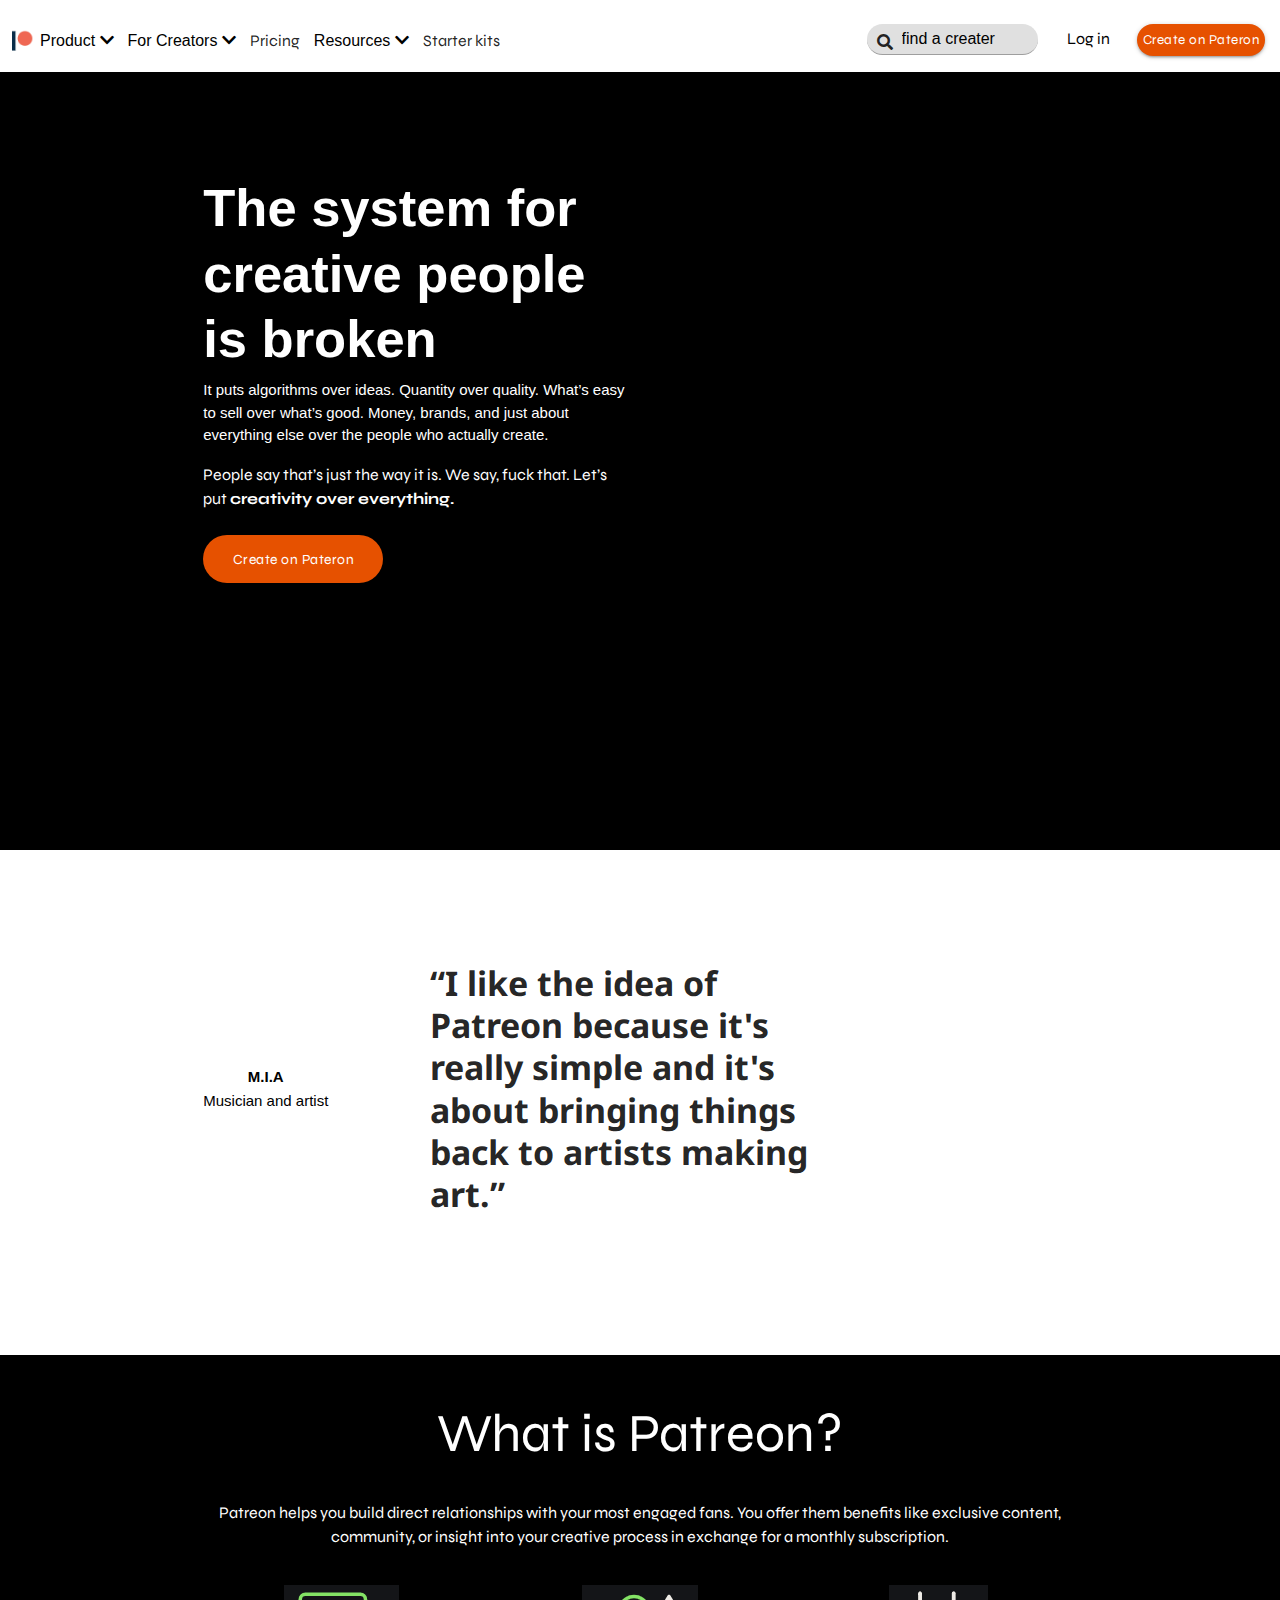
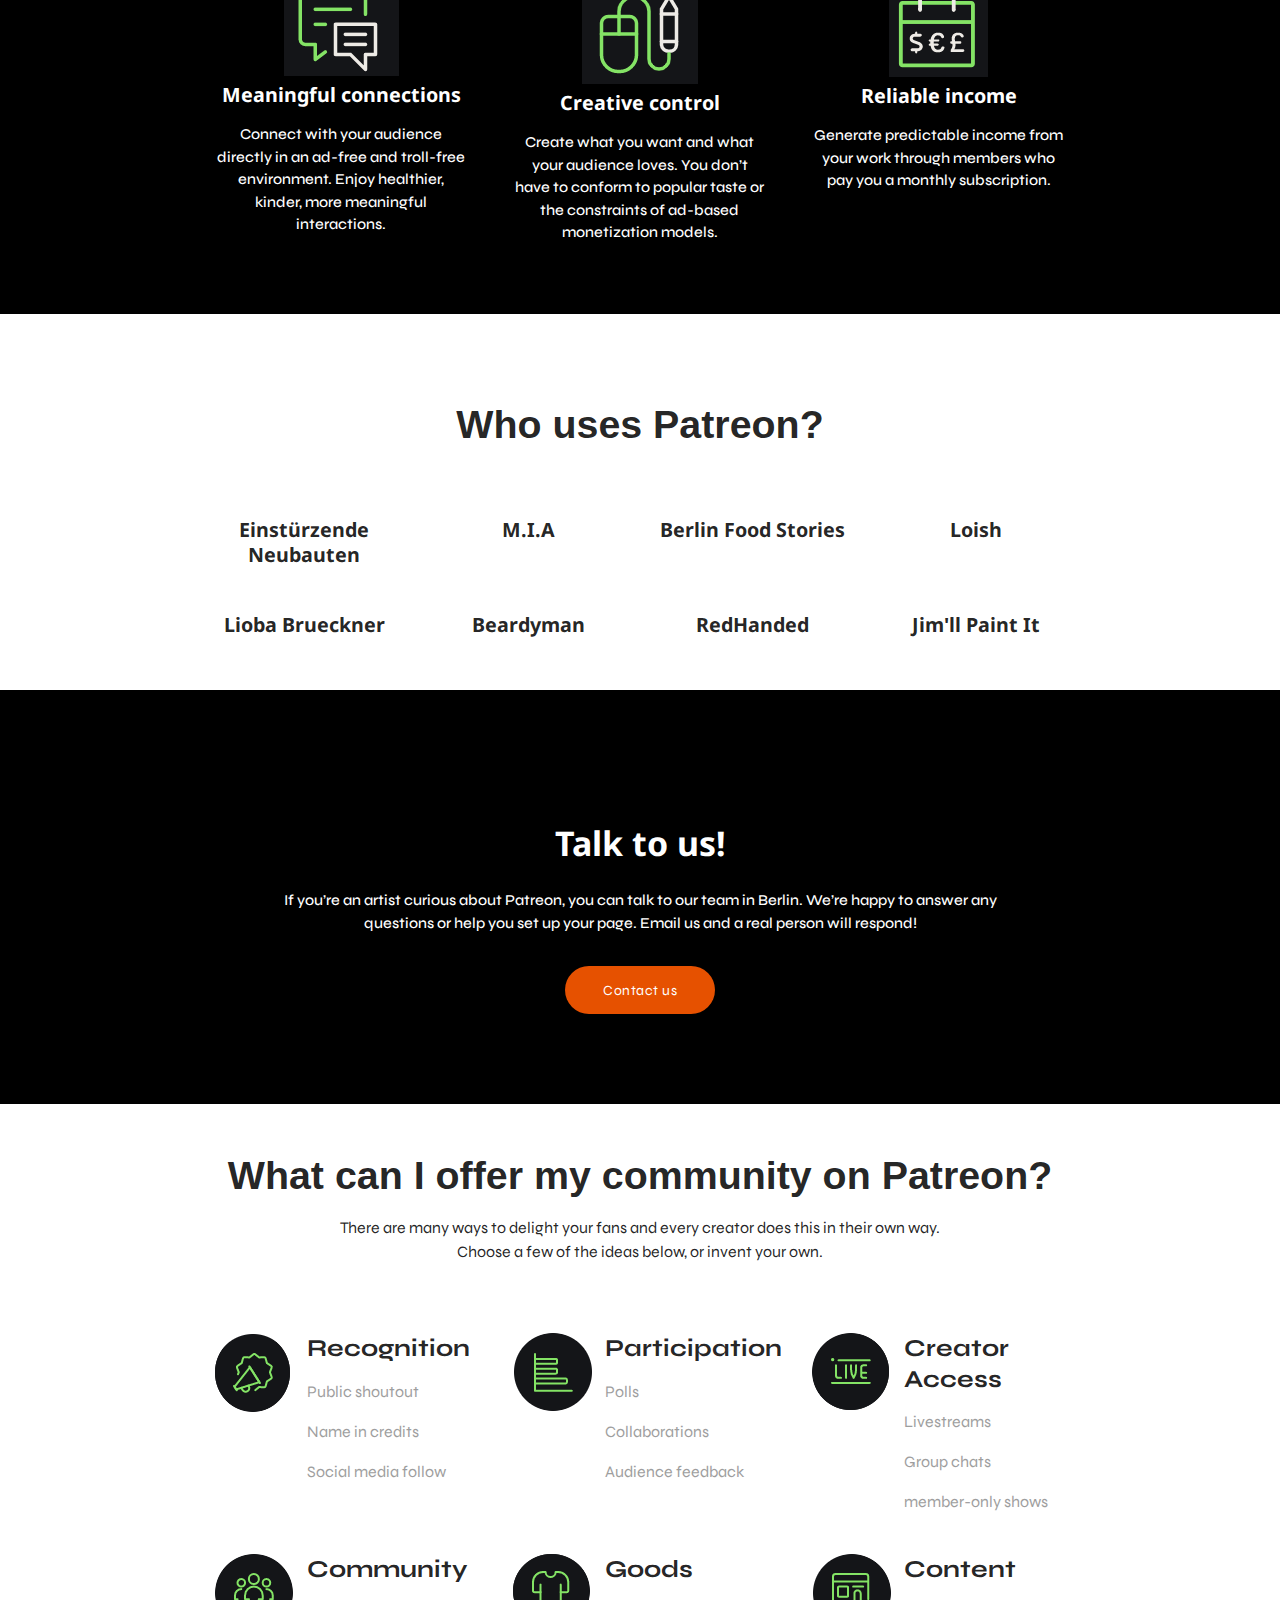
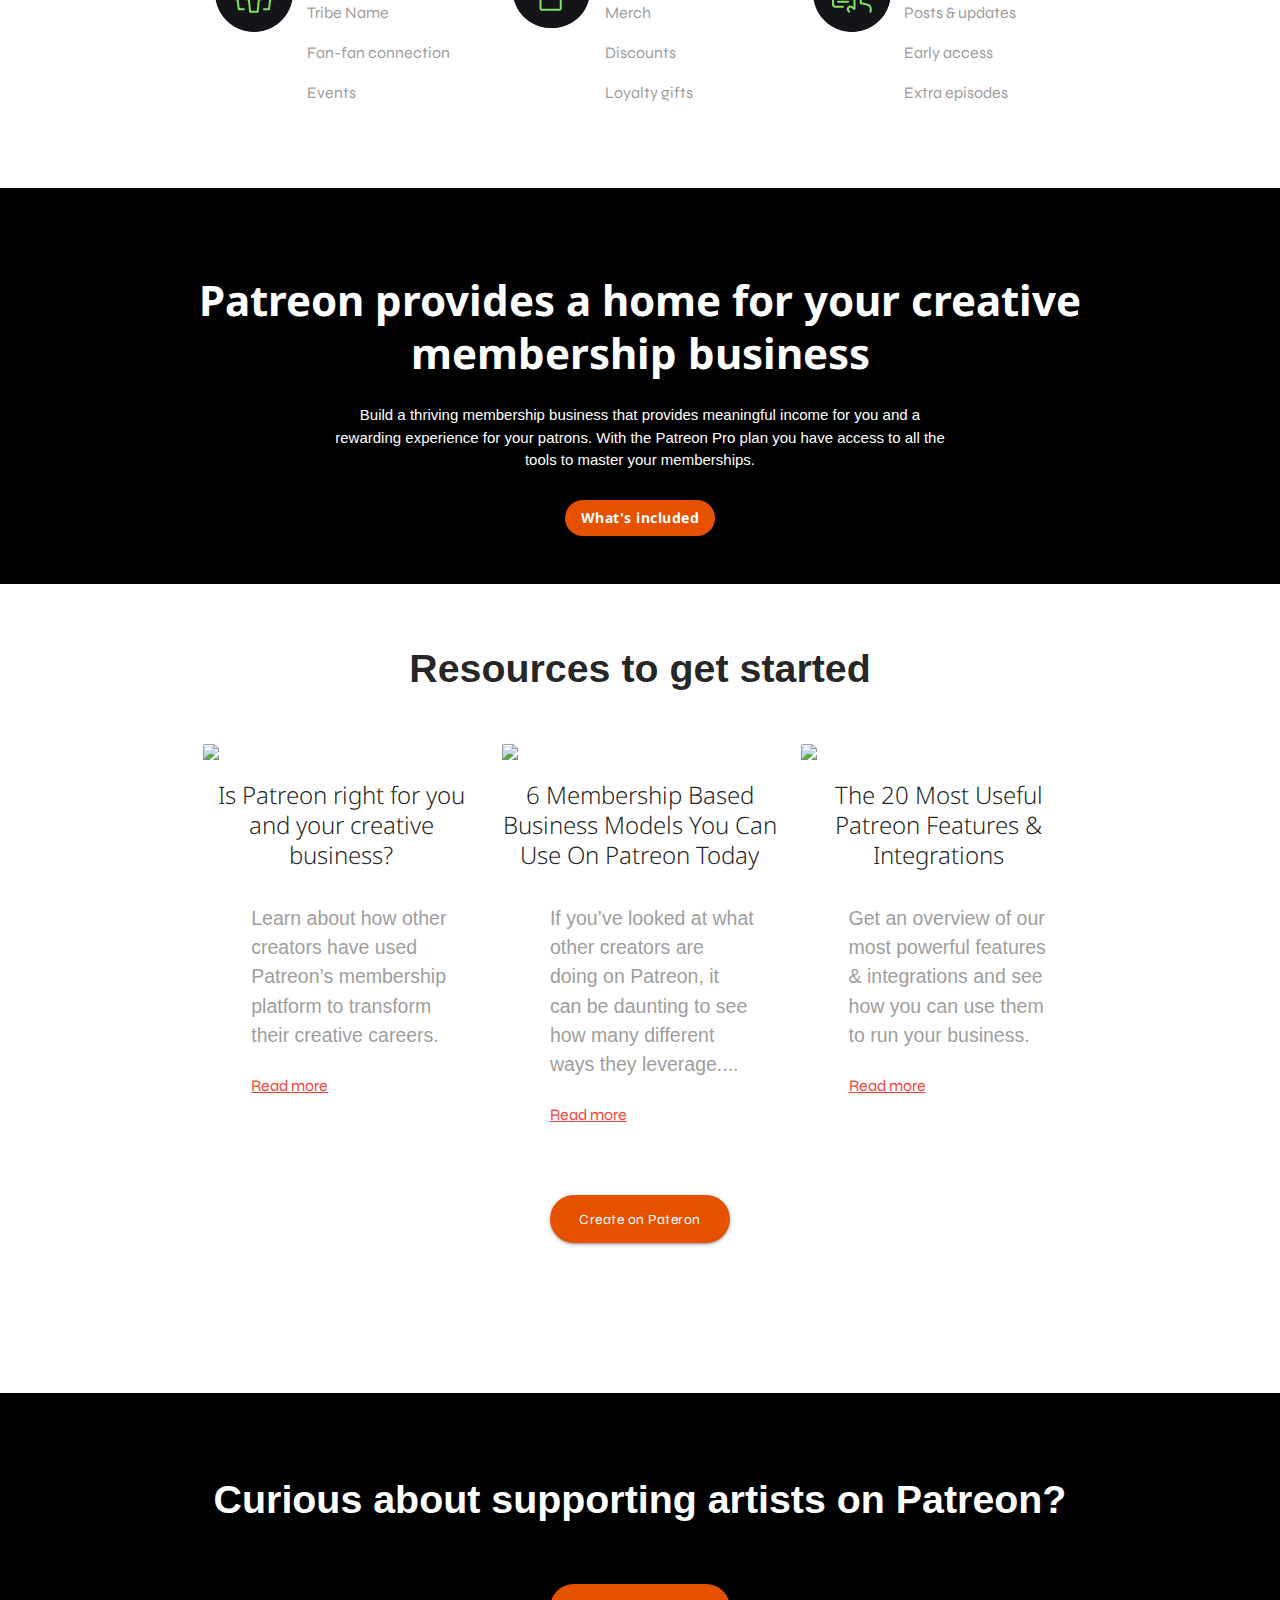
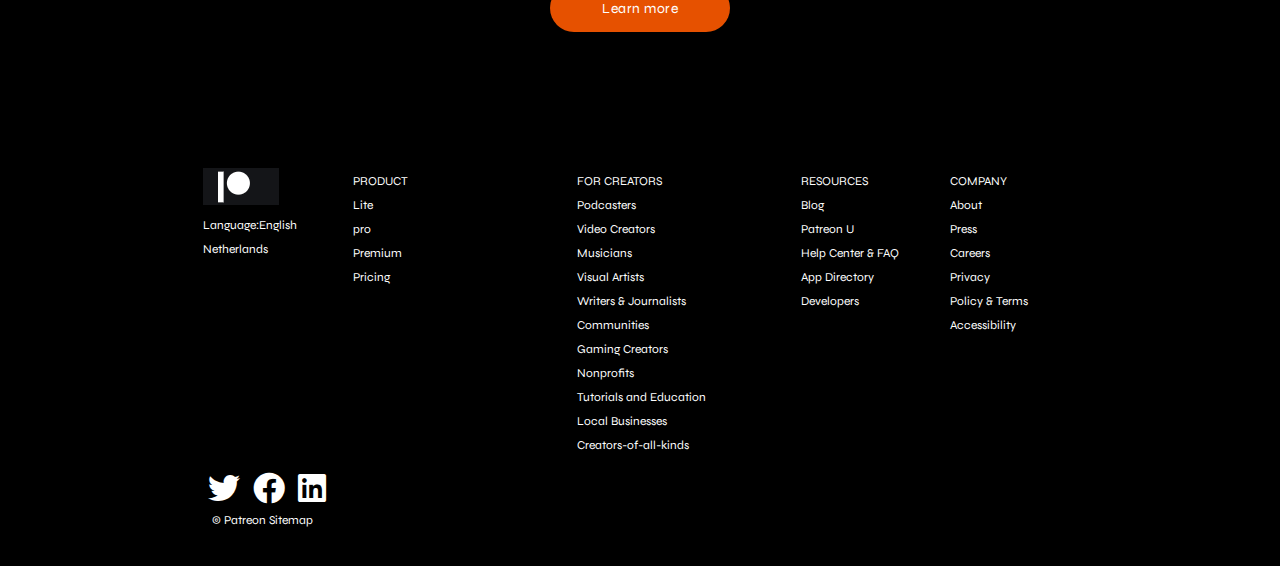
==== commit 0d56a5cc: "changes applied after review" ====
--- a/week3/Patreon-clone/pateron.html
+++ b/week3/Patreon-clone/pateron.html
@@ -1,703 +1,753 @@
 <!DOCTYPE html>
 <html lang="en">
-  <head>
-      <!--Import Google Icon Font-->
-      <link href="https://fonts.googleapis.com/icon?family=Material+Icons" rel="stylesheet">
-      <!-- Compiled and minified CSS -->
-      <link rel="stylesheet" href="https://cdnjs.cloudflare.com/ajax/libs/materialize/1.0.0/css/materialize.min.css">
-      <link rel="stylesheet" href="style.css">
-      
-      <link rel="stylesheet" href="https://use.fontawesome.com/releases/v5.0.13/css/all.css" integrity="sha384-DNOHZ68U8hZfKXOrtjWvjxusGo9WQnrNx2sqG0tfsghAvtVlRW3tvkXWZh58N9jp" crossorigin="anonymous">
-      <link rel="stylesheet" href="https://use.fontawesome.com/releases/v5.11.0/css/all.css">
-      <meta name="viewport" content="width=device-width, initial-scale=1.0"/>
-      <title>Best way for artists and creators to get sustainable income and connect with fans | Patreon</title>
-  </head>
-  <body>
-      <!-- navbar -->
-    <div class="cont-nav white">
-        <div class="navbar">
-            <div class="logo"><img src="./image/logo.png" alt=""></div>
-            <div class="leftElement">
-                <div class="drop-d navelement">
-                    <button class="drop-d">Product
-                        <i class="fas fa-chevron-down"></i </button>
-                        <ul id="dropdown1" class="drop-dcontent black-text">
-                            <li><a class="black-text" href="https://www.patreon.com/product/lite"> <strong>Lite</strong><br>
-                                    Simple tools to set up recurring support from your fans</a></li><br>
-                            <li><a class="black-text" href="https://www.patreon.com/product/pro"><strong>Pro</strong><br>
-                                    All the tools to build and grow a thriving membership business </a></li><br>
-                            <li><a class="black-text"
-                                    href="https://www.patreon.com/product/premium"><strong>Premium</strong><br>
-                                    For established creators and creative businesses></a></li>
-                        </ul>
-                </div>
-                <div class="drop-d navelement">
-                    <button class="drop-d">For Creators
-                        <i class="fas fa-chevron-down"></i </button>
-                        <ul id="dropdown2" class="drop-dcontent">
-                            <li>
-                                <i class="center fas fa-microphone-alt"> </i> Podcasters
-                            </li>
-                            <li>
-                                <i class="fas fa-video"> </i> Video Creators
-                            </li>
-                            <li>
-                                <i class="fas fa-guitar"> </i> Musicians
-                            </li>
-                            <li>
-                                <i class="fas fa-pencil-ruler"> </i> Visual Artists
-                            </li>
-                            <li>
-                                <i class="fas fa-comments"> </i>Communities
-                            </li>
-                            <li>
-                                <i class="fas fa-newspaper"> </i> Writers & Journalists
-                            </li>
-                            <li>
-                                <i class="fas fa-gamepad"> </i> Gaming Creators
-                            </li>
-                            <li>
-                                <i class="fas fa-heart"> </i> Nonprofits
-                            </li>
-                            <li>
-                                <i class="fas fa-graduation-cap"> </i> Tutorials and Education
-                            </li>
-                            <li>
-                                <i class="fas fa-map-marker-alt"> </i> Local Businesses
-                            </li>
-                            <li>
-                                <i class="fas fa-cube"> </i>Creators-of-all-kinds
-                            </li>
-                        </ul>
-                </div>
-                <div class="navelement">
-                    Pricing
-                </div>
-                <div class="drop-d navelement">
-                    <button class="drop-d">Resources
-                        <i class="fas fa-chevron-down"></i </button>
-                        <ul id="dropdown3" class="drop-dcontent">
-                            <li><a class="black-text" href="https://blog.patreon.com/"> Blog</a></li>
-                            <li><a class="black-text" href="https://www.patreoncommunity.com/">Creater community </a></li>
-                            <li><a class="black-text" href="https://events.patreon.com/">Event</a></li>
-                            <li><a class="black-text" href="https://blog.patreon.com/tag/patreon-u/all">Patreon U</a></li>
-                            <li><a class="black-text" href="https://www.patreon.com/apps">App directory</a></li>
-                            <li><a class="black-text" href="https://support.patreon.com/hc/en-us">Help center & FAQ</a></li>
-                        </ul>
-                </div>
-                <div class="navelement">
-                    Starter kits
-                </div>
-            </div>
-            <div class="rightElement">
-                <div class="navelement search">
-                    <i class="fas fa-search"></i>
-                    <input type="text" placeholder="find a creater" id="autocomplete-input" class="autocomplete">
-                </div>
-                <div class="navelement login">
-                    <a href="https://www.patreon.com/login?ru=%2Feurope">Log in</a>
-                    <a href="https://www.patreon.com/signup?ru=%2Fcreate"
-                        class="btn-small orange darken-4 white-text center-text">Create on Pateron</a>
-                    <a <i id="fa-bars" class="fas fa-bars"></i></a>
-                </div>
-            </div>
-            <ul class="drop-downcontent">
-                <a href="" <i id="close" class="fas fa-times fa-2x"></i></a>
-                <li>
-                    <button class="dropdown-side black-text">Product
-                        <i class="fas fa-chevron-down"></i </button>
-                </li>
-                <li>
-                    <button class="dropdown-side black-text">For Creators
-                        <i class="fas fa-chevron-down"></i </button>
-                </li>
-                <li>
-                    <a class="black-text" href="#popular">Pricing</a>
-                </li>
-                <li>
-                    <button class="dropdown-side">Resources
-                        <i class="fas fa-chevron-down"></i </button>
-                </li>
-                <li>
-                    <a class="black-text" href="https://www.patreon.com/themes/browse">Starter kits</a>
-                </li>
-                <li>
-                    <a class="black-text" href="#create on Patreon">Create on Patreon</a>
-                </li>
-                <li>
-                    <a class="black-text" href="#Log in">Log in</a>
-                </li>
-                <li>
-                    <a class="black-text" href="#signup">Sign Up</a>
-                </li>
-            </ul>
-        </div>
-    </div>
-    <!-- End of nav -->
-
-    <section class="section black white-text tohide">
-        <div class="container">
-            <div class="row cont-row">
-                <div class="col m12 l6"> 
-                    <h1 class="title-section1 tit">The system for creative people is broken</h1>
-                    <p class="parag">
-                        It puts algorithms over ideas. Quantity over quality. What’s easy to sell over what’s good. Money, brands, and just about everything else over the people who actually create.
-                     </p>
-                    <p class="parag2">
-                        People say that’s just the way it is. We say, fuck that. Let’s put <strong> creativity over everything.</strong>
-                    </p>
-                    <a href="https://www.patreon.com/signup?ru=%2Fcreate" class="btn-pateron btn orange darken-4 white-text center-text">Create on Pateron</a>
-                </div>
-                <div class="back-im col l6 hide-on-med-and-down">
-                </div>
-            </div>
-        </div>
-    </section>
-
-    <!-- card -->
-    <div class="container section-card tohide">
-        <div class="row">
-            <div class="col s12 m9 show-on-med-and-up hide-on-small-only">
-                <div class="card horizontal valign-wrapper">
-                <div class="card-image">
-                    <a href="https://www.patreon.com/mia">
-                        <img src="https://c5.patreon.com/external/marketing/europe/testimonial.png" alt="" class="circle responsive-img"> 
-                    </a>
-                        <div class="center">
-                            <a class="name-pic black-text" href="https://www.patreon.com/mia">M.I.A </a> <br>
-                            <a class="tit-pic black-text" href="https://www.patreon.com/mia">Musician and artist</a>
-                        </div>
-                </div>
-                <div class="card-stacked">
-                    <div class="card-textimg card-content">
-                        “I like the idea of Patreon because it's really simple and it's about bringing things back to artists  making art.”
-                    </div>
-                </div>
-                </div>
-            </div>
-        </div>
-        <div class="row">
-            <div class="col s12 hide-on-med-and-up show-on-small-only">
-                <div class="card">
-                    <div class="card-txtsmall card-content">
-                        “I like the idea of Patreon because it's really simple and it's about bringing things back to artists  making art.”
-                    </div>
-                    <div class="card-image col s4 center">
-                        <a href="https://www.patreon.com/mia">
-                            <img src="https://c5.patreon.com/external/marketing/europe/testimonial.png" alt="" class="circle responsive-img"> 
-                        </a>
-                        <div class="center">
-                            <a class="name-pic black-text" href="https://www.patreon.com/mia">M.I.A </a> <br>
-                            <a class="tit-pic black-text" href="https://www.patreon.com/mia">Musician and artist</a>
-                        </div>
-                    </div>
-                </div>
-            </div>
-        </div>
-    </div>
-    <section class="section black center tohide">
-        <div class="container">
-            <div class="row center white-text">
-                <h2>What is Patreon?</h2>
-                <div class="col s12">
-                    <p>Patreon helps you build direct relationships with your most engaged fans. 
-                        You offer them benefits like exclusive content, community, or insight into your creative process in exchange for a monthly subscription.</p>
-                </div>
-            </div>
-            <div class="row">
-                <div class="col l4 s12">
-                    <div class="row">
-                        <div class="col s12">
-                            <div class="col s12 m6 l12">
-                                <img src="./image/message-image.png" alt="">
-                            </div>
-                            <div class="col s12 m6 l12 center-text white-text">
-                                <h5 class="title-section2">Meaningful connections</h5>
-                                <p class="text-section2">
-                                    Connect with your audience directly in an ad-free and troll-free environment.
-                                    Enjoy healthier, kinder, more meaningful interactions.
-                                </p>
-                            </div>
-                        </div>
-                    </div>
-                </div>
-                <div class="col l4 s12">
-                    <div class="row">
-                        <div class="col s12">
-                            <div class="col s12 m6 l12">
-                                <img src="./image/creative-image.png" alt="">
-                            </div>
-                            <div class="col s12 m6 l12 center-text white-text">
-                                <h5 class="title-section2">Creative control</h5>
-                                <p class="text-section2">
-                                    Create what you want and what your audience loves. 
-                                    You don’t have to conform to popular taste or the constraints of ad-based monetization models.
-                                </p>
-                            </div>
-                        </div>
-                    </div>
-                </div>
-                <div class="col l4 s12">
-                    <div class="row">
-                        <div class="col s12">
-                            <div class="col s12 m6 l12">
-                                <img class="small" src="./image/calendar-image.png" alt="">
-                            </div>
-                            <div class="col s12 m6 l12 center-text white-text">
-                                <h5 class="title-section2">Reliable income</h5>
-                                <p class="text-section2">
-                                    Generate predictable income from your work through members who pay you a monthly subscription.
-                                </p>
-                            </div>   
-                        </div>
-                    </div>
-                </div>
-            </div>
-        </div>    
-    </section>
-        
-        <!-- section Third FLEX  -->
-    <section class="section section-third section-flex tohide">
-        <h1>Who uses Patreon?</h1>
-        <div class="container cont-flex">
-            <div class="col">
-                <div class="image">
-                    <img class="responsive-img"
-                        src="https://c5.patreon.com/external/marketing/europe/neubauten.jpg" alt="">
-                </div>
-                <button class="btn-card">
-                    <a href="https://www.patreon.com/neubauten" target="target-new:tab"
-                        >See Page</a>
-                </button>
-                <div class="card-title">
-                    Einstürzende Neubauten
-                </div>
-            </div>
-            <div class="col">
-                <div class="image">
-                    <img src="https://c5.patreon.com/external/marketing/europe/MIA.png" class="responsive-img"
-                        alt="">
-                </div>
-                <button class="btn-card">
-                    <a href="https://www.patreon.com/mia" target="target-new:tab"
-                    >See Page</a>
-                </button>
-                <div class="card-title">
-                    M.I.A
-                </div>
-            </div>
-            <div class="col">
-                <div class="image">
-                    <img src="https://c5.patreon.com/external/marketing/europe/BFS.png" alt=""
-                        class="responsive-img">
-                </div>
-                <button class="btn-card">
-                    <a href="https://www.patreon.com/berlinfoodstories" target="target-new:tab"
-                        >See Page</a>
-                </button>
-                <div class="card-title">
-                    Berlin Food Stories
-                </div>
-            </div>
-            <div class="col">
-                <div class="image">
-                    <img src="https://c5.patreon.com/external/marketing/europe/loish.png" alt=""
-                        class="responsive-img">
-                </div>
-                <button class="btn-card">
-                    <a href="https://www.patreon.com/loish" target="target-new:tab"
-                        >See Page</a>
-                </button>
-                <div class="card-title">
-                    Loish
-                </div>
-            </div>
-            <div class="col">
-                <div class="image">
-                    <img src="https://c5.patreon.com/external/marketing/europe/creator-5.jpg" alt=""
-                        class="responsive-img">
-                </div>
-                <button class="btn-card">
-                    <a href="https://www.patreon.com/liobabrueckner" target="target-new:tab"
-                        >See Page</a>
-                </button>
-                <div class="card-title">
-                    Lioba Brueckner
-                </div>
-            </div>
-            <div class="col">
-                <div class="image">
-                    <img src="https://c5.patreon.com/external/marketing/europe/beardyman.png" alt=""
-                        class="responsive-img">
-                </div>
-                <button class="btn-card">
-                    <a href="https://www.patreon.com/beardyman" target="target-new:tab"
-                        >See Page</a>
-                </button>
-                <div class="card-title">
-                    Beardyman
-                </div>
-            </div>
-            <div class="col">
-                <div class="image">
-                    <img src="https://c5.patreon.com/external/marketing/europe/redhanded.png" alt=""
-                        class="responsive-img">
-                </div>
-                <button class="btn-card">
-                    <a href="https://www.patreon.com/redhanded" target="target-new:tab"
-                        >See Page</a>
-                </button>
-                <div class="card-title">
-                    RedHanded
-                </div>
-            </div>
-            <div class="col">
-                <div class="image">
-                    <img src="https://c5.patreon.com/external/marketing/europe/jimll-paint-it.png" alt=""
-                        class="responsive-img">
-                </div>
-                <button class="btn-card">
-                    <a href="https://www.patreon.com/jimllpaintit" target="target-new:tab"
-                        >See Page</a>
-                </button>
-                <div class="card-title">
-                    Jim'll Paint It
-                </div>
-            </div>
-        </div>
-    </section>
-       <!-- END SECTION FLEX -->
-
-        <!-- forth section -->
-    <section class="section black section-forth white-text tohide">
-        <div class="container contact-cont">
-            <h1 class="contactus-title center">
-                Talk to us!
-            </h1>
-            <p class="text-section4">
-                If you’re an artist curious about Patreon, you can talk to our team in Berlin. 
-                We’re happy to answer any questions or help you set up your page. Email us and a real person will respond!
-            </p>
-            <div class="center">
-                <a href="https://go.patreon.com/europe-contact" class="btn-contact btn orange darken-4 white-text center-text center">Contact us</a>
-            </div>
-        </div>
-    </section>
-
-        <!-- fifth section -->
-    <section class="section section-fifth tohide">
-        <div class="container">
-            <h1 class="section5tit center">What can I offer my community on Patreon?</h1>
-            <p>There are many ways to delight your fans and every creator does this in their own way. Choose a few of the ideas below, 
-                or invent your own.
-            </p>
-            <div class="row">
-                <div class="col s12 m6 l4">
-                    <div class="col s4">
-                        <img src="./image/recognition.png" alt="">
-                    </div>
-                    <div class="secfifthcol col s4 m8">
-                        <h1 class="fifthcol-title">Recognition</h1>
-                        <ul class="grey-text">
-                            <li> Public shoutout </li>
-                            <li>Name in credits</li>
-                            <li>Social media follow</li>
-                        </ul>
-                    </div>
-                </div>
-                <div class="col s12 m6 l4">
-                    <div class="col s4">
-                        <img src="./image/participation.png" alt="">
-                    </div>
-                    <div class="col s4 m8">
-                        <h1 class="fifthcol-title">Participation</h1>
-                        <ul class="grey-text">
-                            <li>Polls</li>
-                            <li>Collaborations</li>
-                            <li>Audience feedback</li>
-                        </ul>
-                    </div>
-                </div>
-                <div class="col s12 m6 l4">
-                    <div class="col s4">
-                        <img src="./image/creater access.png" alt="">
-                    </div>
-                    <div class="col s4 m8">
-                        <h1 class="fifthcol-title">Creator Access</h1>
-                        <ul class="grey-text">
-                            <li> Livestreams</li>
-                            <li>Group chats</li>
-                            <li>member-only shows</li>
-                        </ul>
-                    </div>
-                </div>
-                <div class="col s12 m6 l4">
-                    <div class="col s4">
-                        <img src="./image/community.png" alt="">
-                    </div>
-                    <div class="col s4 m8">
-                        <h1 class="fifthcol-title"> Community</h1>
-                        <ul class="grey-text">
-                            <li>Tribe Name</li>
-                            <li>Fan-fan connection</li>
-                            <li>Events</li>
-                        </ul>
-                    </div>
-                </div>
-                <div class="col s12 m6 l4">
-                    <div class="col s4">
-                        <img src="./image/goods.png" alt="">
-                    </div>
-                    <div class="col s4 m8">
-                        <h1 class="fifthcol-title"> Goods</h1>
-                        <ul class="grey-text">
-                            <li> Merch </li>
-                            <li>Discounts</li>
-                            <li>Loyalty gifts</li>
-                        </ul>
-                    </div>
-                </div>
-                <div class="col s12 m6 l4">
-                    <div class="col s4">
-                        <img src="./image/content.png" alt="">
-                    </div>
-                    <div class="col s4 m8">
-                        <h1 class="fifthcol-title">Content</h1>
-                        <ul class="grey-text">
-                            <li>Posts & updates</li>
-                            <li>Early access</li>
-                            <li>Extra episodes</li>
-                        </ul>
-                    </div>
-                </div>
-            </div>
-        </div>
-    </section>
-
-         <!-- sixth section -->
-    <section class="section black section-sixth white-text tohide">
-        <div class="container contact-cont">
-            <h1 class="contactus-title center">
-                Patreon provides a home for your creative membership business
-            </h1>
-            <p class="text-section6">
-                Build a thriving membership business that provides meaningful income for you and a rewarding experience for your patrons.
-                    With the Patreon Pro plan you have access to all the tools to master your memberships.
-            </p>
-            <div class="center">
-                <a href="https://www.patreon.com/product/pro" class="btn-contact btn orange darken-4 white-text center-text center">What's included</a>
-            </div>
-        </div>
-    </section>
-
-        <!-- seventh section -->
-    <div class="container section7 tohide">
-        <h1>Resources to get started</h1>
-        <div class="row">
-            <div class="col s12 m4">
-                <div class="card">
-                    <div class="card-image">
-                    <img src="https://c5.patreon.com/external/marketing/europe/blog_post_1.jpg">
-                    </div>
-                    <div class="div">
-                        <h5 class="card-title center">Is Patreon right for you and your creative business?</h5>
-                    </div>
-                    <div class="card-content grey-text lighten-3">
-                    <p>Learn about how other creators have used Patreon’s membership platform to transform their creative careers.</p><br>
-                        <a class="red-text" href="https://blog.patreon.com/creator-launch-guide">Read more</a>
-                    </div>
-                </div>
-            </div>
-            <div class="col s12 m4">
-                <div class="card">
-                    <div class="card-image">
-                    <img src="https://c5.patreon.com/external/marketing/category/resources/video/membershipbased.jpg">
-                    </div>
-                    <div class="div">
-                        <h5 class="card-title center">6 Membership Based Business Models You Can Use On Patreon Today</h5>
-                    </div>
-                    <div class="card-content grey-text lighten-3">
-                    <p>If you’ve looked at what other creators are doing on Patreon, 
-                        it can be daunting to see how many different ways they leverage....</p><br>
-                        <a class="red-text" href="https://blog.patreon.com/6-membership-based-business-models-you-can-use-on-patreon-today">Read more</a>
-                    </div>
-                </div>
-            </div>
-            <div class="col s12 m4">
-                <div class="card">
-                    <div class="card-image">
-                    <img src="https://c5.patreon.com/external/marketing/category/resources/podcasters/20mostuseful.jpg">
-                    </div>
-                    <div class="div">
-                        <h5 class="card-title center">The 20 Most Useful Patreon Features & Integrations</h5>
-                    </div>
-                    <div class="card-content grey-text lighten-3">
-                    <p>Get an overview of our most powerful features & integrations and see how you can use them to run your business. </p><br>
-                        <a class="red-text" href="https://blog.patreon.com/creator-launch-guide">Read more</a>
-                    </div>
-                </div>
-            </div>
-        </div>
-        <div class="center">
-            <a href="https://www.patreon.com/signup?ru=%2Fcreate" class="btn-pateron btn orange darken-4 white-text center-text">Create on Pateron</a>
-        </div>
-    </div>
-
-        <!-- footer -->
-    <footer class="section black white-text tohide">
-        <h1>Curious about supporting artists on Patreon?</h1>
-        <div class="center">
-            <a href="https://go.patreon.com/learn-more-eu" class="btn-pateron btn orange darken-4 white-text center-text">Learn more</a>
-        </div>
-        <div class="container">
-            <div class="row">
-                <div class="col s6 m2">
-                    <ul>
-                        <li>
-                            <img src="/image/lan-img.png" alt="">
-                        </li>
-                        <li>
-                            <a href="#"><small>Language:English</small></a>
-                        </li>
-                        <li>
-                            <a href="#"><small>Netherlands</small></a>
-                        </li>
-                    </ul>
-                </div>
-                <div class="col s6 m3">
-                    <ul>
-                        <small>PRODUCT</small>
-                        <li>
-                            <a href="https://www.patreon.com/product/lite"><small>Lite</small></a>
-                        </li>
-                        <li>
-                            <a href="https://www.patreon.com/product/pro"><small>pro</small></a>
-                        </li>
-                        <li>
-                            <a href="https://www.patreon.com/product/premium"><small> Premium</small></a>
-                        </li>
-                        <li>
-                            <a href="https://www.patreon.com/product/pricing"><small>Pricing</small></a>
-                        </li>
-                    </ul>
-                </div>
-                <div class="col s6 m3">
-                    <ul>
-                        <small>FOR CREATORS</small>
-                        <li>
-                            <a href="https://www.patreon.com/c/podcasts"><small> Podcasters</small></a>
-                        </li>
-                        <li>
-                            <a href="https://www.patreon.com/c/video"><small> Video Creators</small></a>
-                        </li>
-                        <li>
-                            <a href="https://www.patreon.com/c/music"><small>Musicians</small></a>
-                        </li>
-                        <li>
-                            <a href="https://www.patreon.com/c/visualartists"><small>Visual Artists</small></a>
-                        </li>
-                        <li>
-                            <a href="https://www.patreon.com/c/writing"><small> Writers & Journalists</small></a>
-                        </li>
-                        <li>
-                            <a href="https://www.patreon.com/c/communities"><small> Communities</small></a>
-                        </li>
-                        <li>
-                            <a href="https://www.patreon.com/c/gaming"><small> Gaming Creators</small></a>
-                        </li>
-                        <li>
-                            <a href="https://www.patreon.com/c/nonprofits"><small>Nonprofits</small></a>
-                        </li>
-                        <li>
-                            <a href="https://www.patreon.com/c/tutorials-and-education"><small>Tutorials and Education</small></a>
-                        </li>
-                        <li>
-                            <a href="https://www.patreon.com/c/local-businesses"><small> Local Businesses</small></a>
-                        </li>
-                        <li>
-                            <a href="https://www.patreon.com/explore"><small>Creators-of-all-kinds</small></a>
-                        </li>
-                    </ul>
-                </div>
-                <div class="col s6 m2">
-                    <ul>
-                        <small>RESOURCES</small>
-                        <li>
-                            <a href="https://blog.patreon.com/?_ga=2.182362657.702477643.1598603242-1220285779.1598603242"><small>Blog</small></a>
-                        </li>
-                        <li>
-                            <a href="https://blog.patreon.com/tag/patreon-u/all"><small>Patreon U</small></a>
-                        </li>
-                        <li>
-                            <a href="https://support.patreon.com/hc/en-us/"><small> Help Center & FAQ</small></a>
-                        </li>
-                        <li>
-                            <a href="https://www.patreon.com/apps"><small>App Directory</small></a>
-                        </li>
-                        <li>
-                            <a href="https://www.patreoncommunity.com/"><small> Developers</small></a>
-                        </li>
-                    </ul>
-                </div>
-                <div class="col s6 m2">
-                    <ul>
-                        <small>COMPANY</small>
-                        <li>
-                            <a href="https://www.patreon.com/about"><small>About</small></a>
-                        </li>
-                        <li>
-                            <a href="https://www.patreon.com/press"><small>Press</small></a>
-                        </li>
-                        <li>
-                            <a href="https://www.patreon.com/careers"><small>Careers</small></a>
-                        </li>
-                        <li>
-                            <a href="https://privacy.patreon.com/policies?name=patreon-privacy-policy#welcome-to-patreon"><small>Privacy</small></a>
-                        </li>
-                        <li>
-                            <a href="https://www.patreon.com/policy"><small>Policy & Terms</small></a>
-                        </li>
-                        <li>
-                            <a href="https://www.patreon.com/policy/accessibility"><small>Accessibility</small></a>
-                        </li>
-                    </ul>
-                </div>
-                <div class="social col s12">
-                    <a href="https://twitter.com/patreon" class="white-text">
-                        <i class="fab fa-twitter fa-2x"></i>
-                    </a>
-                    <a href="https://www.facebook.com/patreon" class="white-text">
-                        <i class="fab fa-facebook fa-2x"></i>
-                    </a>
-                    <a href="https://www.instagram.com/patreon/" class="white-text">
-                        <i class="fab fa-linkedin fa-2x"></i>
-                    </a>
-                </div>
-                <div class="left">
-                <small> &copy; Patreon <a href="https://www.patreon.com/sitemap">   Sitemap</a>   
-                </small>
-                </div>
-            </div>
-        </div>
-    </footer>
-
-    <!--JavaScript code for nav -->  
-      <script type="text/javaScript">
-           var divlogin = document.querySelector('.rightElement');
-           var sectionhide = document.querySelectorAll('.tohide');
-        var men = document.querySelector('#fa-bars');
-        var ulist = document.querySelector('.drop-downcontent');
-             men.addEventListener("click", myfunction);
-
-            function myfunction(event) {
-            men.style.display="none";  
-             divlogin.style.display="none";
-             sectionhide.forEach(sectionHide =>{
-                 sectionHide.classList.add("hidden");
-             });
-             ulist.classList.add("showcontent");
-             ulist.classList.remove("drop-downcontent");
-            }
+
+<head>
+	<!--Import Google Icon Font-->
+	<link href="https://fonts.googleapis.com/icon?family=Material+Icons" rel="stylesheet">
+	<link href="https://fonts.googleapis.com/css2?family=Noto+Sans:wght@400;700&family=Syne:wght@500;700&display=swap"
+		rel="stylesheet">
+	<!-- Compiled and minified CSS -->
+	<link rel="stylesheet" href="https://cdnjs.cloudflare.com/ajax/libs/materialize/1.0.0/css/materialize.min.css">
+	<link rel="stylesheet" href="style.css">
+
+	<link rel="stylesheet" href="https://use.fontawesome.com/releases/v5.0.13/css/all.css"
+		integrity="sha384-DNOHZ68U8hZfKXOrtjWvjxusGo9WQnrNx2sqG0tfsghAvtVlRW3tvkXWZh58N9jp" crossorigin="anonymous">
+	<link rel="stylesheet" href="https://use.fontawesome.com/releases/v5.11.0/css/all.css">
+	<meta name="viewport" content="width=device-width, initial-scale=1.0" />
+	<title>Best way for artists and creators to get sustainable income and connect with fans | Patreon</title>
+</head>
+
+<body>
+	<!-- navbar -->
+	<div class="cont-nav white">
+		<div class="navbar">
+			<div class="logo"><img src="./image/logo.png" alt=""></div>
+			<div class="leftElement">
+				<div class="drop-d navelement">
+					<button class="drop-d">Product
+						<i class="fas fa-chevron-down"></i </button>
+						<ul id="dropdown1" class="drop-dcontent black-text">
+							<li><a class="black-text" href="https://www.patreon.com/product/lite">
+									<strong>Lite</strong><br>
+									Simple tools to set up recurring support from your fans</a></li><br>
+							<li><a class="black-text"
+									href="https://www.patreon.com/product/pro"><strong>Pro</strong><br>
+									All the tools to build and grow a thriving membership business </a></li><br>
+							<li><a class="black-text"
+									href="https://www.patreon.com/product/premium"><strong>Premium</strong><br>
+									For established creators and creative businesses></a></li>
+						</ul>
+				</div>
+				<div class="drop-d navelement">
+					<button class="drop-d">For Creators
+						<i class="fas fa-chevron-down"></i </button>
+						<ul id="dropdown2" class="drop-dcontent">
+							<li>
+								<i class="center fas fa-microphone-alt"> </i> Podcasters
+							</li>
+							<li>
+								<i class="fas fa-video"> </i> Video Creators
+							</li>
+							<li>
+								<i class="fas fa-guitar"> </i> Musicians
+							</li>
+							<li>
+								<i class="fas fa-pencil-ruler"> </i> Visual Artists
+							</li>
+							<li>
+								<i class="fas fa-comments"> </i>Communities
+							</li>
+							<li>
+								<i class="fas fa-newspaper"> </i> Writers & Journalists
+							</li>
+							<li>
+								<i class="fas fa-gamepad"> </i> Gaming Creators
+							</li>
+							<li>
+								<i class="fas fa-heart"> </i> Nonprofits
+							</li>
+							<li>
+								<i class="fas fa-graduation-cap"> </i> Tutorials and Education
+							</li>
+							<li>
+								<i class="fas fa-map-marker-alt"> </i> Local Businesses
+							</li>
+							<li>
+								<i class="fas fa-cube"> </i>Creators-of-all-kinds
+							</li>
+						</ul>
+				</div>
+				<div class="navelement">
+					Pricing
+				</div>
+				<div class="drop-d navelement">
+					<button class="drop-d">Resources
+						<i class="fas fa-chevron-down"></i </button>
+						<ul id="dropdown3" class="drop-dcontent">
+							<li><a class="black-text" href="https://blog.patreon.com/"> Blog</a></li>
+							<li><a class="black-text" href="https://www.patreoncommunity.com/">Creater community </a>
+							</li>
+							<li><a class="black-text" href="https://events.patreon.com/">Event</a></li>
+							<li><a class="black-text" href="https://blog.patreon.com/tag/patreon-u/all">Patreon U</a>
+							</li>
+							<li><a class="black-text" href="https://www.patreon.com/apps">App directory</a></li>
+							<li><a class="black-text" href="https://support.patreon.com/hc/en-us">Help center & FAQ</a>
+							</li>
+						</ul>
+				</div>
+				<div class="navelement">
+					Starter kits
+				</div>
+			</div>
+			<div class="rightElement">
+				<div class="navelement search">
+					<i class="fas fa-search"></i>
+					<input type="text" placeholder="find a creater" id="autocomplete-input" class="autocomplete">
+				</div>
+				<div class="navelement login">
+					<a href="https://www.patreon.com/login?ru=%2Feurope">Log in</a>
+					<a href="https://www.patreon.com/signup?ru=%2Fcreate"
+						class="btn-small orange darken-4 white-text center-text">Create on Pateron</a>
+					<a <i id="fa-bars" class="fas fa-bars"></i></a>
+				</div>
+			</div>
+			<ul class="drop-downcontent">
+				<a href="" <i id="close" class="fas fa-times fa-2x"></i></a>
+				<li>
+					<button class="dropdown-side black-text">Product
+						<i class="fas fa-chevron-down"></i </button>
+				</li>
+				<li>
+					<button class="dropdown-side black-text">For Creators
+						<i class="fas fa-chevron-down"></i </button>
+				</li>
+				<li>
+					<a class="black-text" href="#popular">Pricing</a>
+				</li>
+				<li>
+					<button class="dropdown-side black-text">Resources
+						<i class="fas fa-chevron-down"></i </button>
+				</li>
+				<li>
+					<a class="black-text" href="https://www.patreon.com/themes/browse">Starter kits</a>
+				</li>
+				<li>
+					<a class="black-text" href="#create on Patreon">Create on Patreon</a>
+				</li>
+				<li>
+					<a class="black-text" href="#Log in">Log in</a>
+				</li>
+				<li>
+					<a class="black-text" href="#signup">Sign Up</a>
+				</li>
+			</ul>
+		</div>
+	</div>
+	<!-- End of nav -->
+
+	<!-- MAIN SECTION -->
+	<section class="section black white-text tohide">
+		<div class="container">
+			<div class="row cont-row">
+				<div class="col m12 l6">
+					<h1 class="title-main">The system for creative people is broken</h1>
+					<p class="paragraph">
+						It puts algorithms over ideas. Quantity over quality. What’s easy to sell over what’s good.
+						Money, brands, and just about everything else over the people who actually create.
+					</p>
+					<p class="paragraph2">
+						People say that’s just the way it is. We say, fuck that. Let’s put <strong> creativity over
+							everything.</strong>
+					</p>
+					<a href="https://www.patreon.com/signup?ru=%2Fcreate"
+						class="btn-pateron btn orange darken-4 white-text center-text">Create on Pateron</a>
+				</div>
+				<div class="back-im col l6 hide-on-med-and-down">
+				</div>
+			</div>
+		</div>
+	</section>
+
+	<!-- card -->
+	<div class="container section-card tohide">
+		<div class="row">
+			<div class="col s12 m9 show-on-med-and-up hide-on-small-only">
+				<div class="card horizontal valign-wrapper">
+					<div class="card-image">
+						<a href="https://www.patreon.com/mia">
+							<img src="https://c5.patreon.com/external/marketing/europe/testimonial.png" alt=""
+								class="circle responsive-img">
+						</a>
+						<div class="center">
+							<a class="name-pic black-text" href="https://www.patreon.com/mia">M.I.A </a> <br>
+							<a class="tit-pic black-text" href="https://www.patreon.com/mia">Musician and artist</a>
+						</div>
+					</div>
+					<div class="card-stacked">
+						<div class="card-textimg card-content">
+							“I like the idea of Patreon because it's really simple and it's about bringing things back
+							to artists making art.”
+						</div>
+					</div>
+				</div>
+			</div>
+		</div>
+		<div class="row">
+			<div class="col s12 hide-on-med-and-up show-on-small-only">
+				<div class="card">
+					<div class="card-txt-small card-content">
+						“I like the idea of Patreon because it's really simple and it's about bringing things back to
+						artists making art.”
+					</div>
+					<div class="card-image col s4 center">
+						<a href="https://www.patreon.com/mia">
+							<img src="https://c5.patreon.com/external/marketing/europe/testimonial.png" alt=""
+								class="circle responsive-img">
+						</a>
+						<div class="center">
+							<a class="name-pic black-text" href="https://www.patreon.com/mia">M.I.A </a> <br>
+							<a class="tit-pic black-text" href="https://www.patreon.com/mia">Musician and artist</a>
+						</div>
+					</div>
+				</div>
+			</div>
+		</div>
+	</div>
+
+	<!-- SECTION WHAT-IS -->
+	<section class="section black center tohide">
+		<div class="container">
+			<div class="row center white-text">
+				<h2>What is Patreon?</h2>
+				<div class="col s12">
+					<p>Patreon helps you build direct relationships with your most engaged fans.
+						You offer them benefits like exclusive content, community, or insight into your creative process
+						in exchange for a monthly subscription.</p>
+				</div>
+			</div>
+			<div class="row">
+				<div class="col l4 s12">
+					<div class="row">
+						<div class="col s12">
+							<div class="col s12 m6 l12">
+								<img src="./image/message-image.png" alt="">
+							</div>
+							<div class="col s12 m6 l12 center-text white-text">
+								<h5 class="what-is-inner-title">Meaningful connections</h5>
+								<p class="what-is-inner-text">
+									Connect with your audience directly in an ad-free and troll-free environment.
+									Enjoy healthier, kinder, more meaningful interactions.
+								</p>
+							</div>
+						</div>
+					</div>
+				</div>
+				<div class="col l4 s12">
+					<div class="row">
+						<div class="col s12">
+							<div class="col s12 m6 l12">
+								<img src="./image/creative-image.png" alt="">
+							</div>
+							<div class="col s12 m6 l12 center-text white-text">
+								<h5 class="what-is-inner-title">Creative control</h5>
+								<p class="what-is-inner-text">
+									Create what you want and what your audience loves.
+									You don’t have to conform to popular taste or the constraints of ad-based
+									monetization models.
+								</p>
+							</div>
+						</div>
+					</div>
+				</div>
+				<div class="col l4 s12">
+					<div class="row">
+						<div class="col s12">
+							<div class="col s12 m6 l12">
+								<img class="small" src="./image/calendar-image.png" alt="">
+							</div>
+							<div class="col s12 m6 l12 center-text white-text">
+								<h5 class="what-is-inner-title">Reliable income</h5>
+								<p class="what-is-inner-text">
+									Generate predictable income from your work through members who pay you a monthly
+									subscription.
+								</p>
+							</div>
+						</div>
+					</div>
+				</div>
+			</div>
+		</div>
+	</section>
+
+	<!-- section Who-uses FLEX  -->
+	<section class="section who-uses section-flex tohide">
+		<h1>Who uses Patreon?</h1>
+		<div class="container cont-flex">
+			<div class="col">
+				<div class="image">
+					<img class="responsive-img" src="https://c5.patreon.com/external/marketing/europe/neubauten.jpg"
+						alt="">
+				</div>
+				<button class="btn-card">
+					<a href="https://www.patreon.com/neubauten" target="target-new:tab">See Page</a>
+				</button>
+				<div class="card-title">
+					Einstürzende Neubauten
+				</div>
+			</div>
+			<div class="col">
+				<div class="image">
+					<img src="https://c5.patreon.com/external/marketing/europe/MIA.png" class="responsive-img" alt="">
+				</div>
+				<button class="btn-card">
+					<a href="https://www.patreon.com/mia" target="target-new:tab">See Page</a>
+				</button>
+				<div class="card-title">
+					M.I.A
+				</div>
+			</div>
+			<div class="col">
+				<div class="image">
+					<img src="https://c5.patreon.com/external/marketing/europe/BFS.png" alt="" class="responsive-img">
+				</div>
+				<button class="btn-card">
+					<a href="https://www.patreon.com/berlinfoodstories" target="target-new:tab">See Page</a>
+				</button>
+				<div class="card-title">
+					Berlin Food Stories
+				</div>
+			</div>
+			<div class="col">
+				<div class="image">
+					<img src="https://c5.patreon.com/external/marketing/europe/loish.png" alt="" class="responsive-img">
+				</div>
+				<button class="btn-card">
+					<a href="https://www.patreon.com/loish" target="target-new:tab">See Page</a>
+				</button>
+				<div class="card-title">
+					Loish
+				</div>
+			</div>
+			<div class="col">
+				<div class="image">
+					<img src="https://c5.patreon.com/external/marketing/europe/creator-5.jpg" alt=""
+						class="responsive-img">
+				</div>
+				<button class="btn-card">
+					<a href="https://www.patreon.com/liobabrueckner" target="target-new:tab">See Page</a>
+				</button>
+				<div class="card-title">
+					Lioba Brueckner
+				</div>
+			</div>
+			<div class="col">
+				<div class="image">
+					<img src="https://c5.patreon.com/external/marketing/europe/beardyman.png" alt=""
+						class="responsive-img">
+				</div>
+				<button class="btn-card">
+					<a href="https://www.patreon.com/beardyman" target="target-new:tab">See Page</a>
+				</button>
+				<div class="card-title">
+					Beardyman
+				</div>
+			</div>
+			<div class="col">
+				<div class="image">
+					<img src="https://c5.patreon.com/external/marketing/europe/redhanded.png" alt=""
+						class="responsive-img">
+				</div>
+				<button class="btn-card">
+					<a href="https://www.patreon.com/redhanded" target="target-new:tab">See Page</a>
+				</button>
+				<div class="card-title">
+					RedHanded
+				</div>
+			</div>
+			<div class="col">
+				<div class="image">
+					<img src="https://c5.patreon.com/external/marketing/europe/jimll-paint-it.png" alt=""
+						class="responsive-img">
+				</div>
+				<button class="btn-card">
+					<a href="https://www.patreon.com/jimllpaintit" target="target-new:tab">See Page</a>
+				</button>
+				<div class="card-title">
+					Jim'll Paint It
+				</div>
+			</div>
+		</div>
+	</section>
+	<!-- END SECTION WHO-USES FLEX -->
+
+	<!-- CONTACT-US SECTION -->
+	<section class="section black white-text tohide">
+		<div class="container contact-cont">
+			<h1 class="contactus-title center">
+				Talk to us!
+			</h1>
+			<p class="text-contact-us">
+				If you’re an artist curious about Patreon, you can talk to our team in Berlin.
+				We’re happy to answer any questions or help you set up your page. Email us and a real person will
+				respond!
+			</p>
+			<div class="center">
+				<a href="https://go.patreon.com/europe-contact"
+					class="btn-contact btn orange darken-4 white-text center-text center">Contact us</a>
+			</div>
+		</div>
+	</section>
+	<!--END OF CONTACT-US SECTION -->
+
+	<!-- MY-COMMUNITY SECTION -->
+	<section class="section my-community tohide">
+		<div class="container">
+			<h1 class="center">What can I offer my community on Patreon?</h1>
+			<p>There are many ways to delight your fans and every creator does this in their own way. Choose a few of
+				the ideas below,
+				or invent your own.
+			</p>
+			<div class="row">
+				<div class="col s12 m6 l4">
+					<div class="col s4">
+						<img src="./image/recognition.png" alt="">
+					</div>
+					<div class="rec-my-community-column col s4 m8">
+						<h1 class="my-community-column-title">Recognition</h1>
+						<ul class="grey-text">
+							<li> Public shoutout </li>
+							<li>Name in credits</li>
+							<li>Social media follow</li>
+						</ul>
+					</div>
+				</div>
+				<div class="col s12 m6 l4">
+					<div class="col s4">
+						<img src="./image/participation.png" alt="">
+					</div>
+					<div class="col s4 m8">
+						<h1 class="my-community-column-title">Participation</h1>
+						<ul class="grey-text">
+							<li>Polls</li>
+							<li>Collaborations</li>
+							<li>Audience feedback</li>
+						</ul>
+					</div>
+				</div>
+				<div class="col s12 m6 l4">
+					<div class="col s4">
+						<img src="./image/creater access.png" alt="">
+					</div>
+					<div class="col s4 m8">
+						<h1 class="my-community-column-title">Creator Access</h1>
+						<ul class="grey-text">
+							<li> Livestreams</li>
+							<li>Group chats</li>
+							<li>member-only shows</li>
+						</ul>
+					</div>
+				</div>
+				<div class="col s12 m6 l4">
+					<div class="col s4">
+						<img class="image-comm" src="./image/community.png" alt="">
+					</div>
+					<div class="col s4 m8">
+						<h1 class="my-community-column-title"> Community</h1>
+						<ul class="grey-text">
+							<li>Tribe Name</li>
+							<li>Fan-fan connection</li>
+							<li>Events</li>
+						</ul>
+					</div>
+				</div>
+				<div class="col s12 m6 l4">
+					<div class="col s4">
+						<img src="./image/goods.png" alt="">
+					</div>
+					<div class="col s4 m8">
+						<h1 class="my-community-column-title"> Goods</h1>
+						<ul class="grey-text">
+							<li> Merch </li>
+							<li>Discounts</li>
+							<li>Loyalty gifts</li>
+						</ul>
+					</div>
+				</div>
+				<div class="col s12 m6 l4">
+					<div class="col s4">
+						<img src="./image/content.png" alt="">
+					</div>
+					<div class="col s4 m8">
+						<h1 class="my-community-column-title">Content</h1>
+						<ul class="grey-text">
+							<li>Posts & updates</li>
+							<li>Early access</li>
+							<li>Extra episodes</li>
+						</ul>
+					</div>
+				</div>
+			</div>
+		</div>
+	</section>
+	<!-- END OF MY-COMMUNITTY SECTION -->
+
+	<!-- MWMBERSHIP SECTION -->
+	<section class="section black membership white-text tohide">
+		<div class="container">
+			<h1 class="center">
+				Patreon provides a home for your creative membership business
+			</h1>
+			<p>
+				Build a thriving membership business that provides meaningful income for you and a rewarding experience
+				for your patrons.
+				With the Patreon Pro plan you have access to all the tools to master your memberships.
+			</p>
+			<div class="center">
+				<a href="https://www.patreon.com/product/pro"
+					class="btn-membership btn orange darken-4 white-text">What's included</a>
+			</div>
+		</div>
+	</section>
+
+	<!-- RESOURCES SECTION -->
+	<div class="container resources tohide">
+		<h1>Resources to get started</h1>
+		<div class="row">
+			<div class="col s12 m4">
+				<div class="card">
+					<div class="card-image">
+						<img src="https://c5.patreon.com/external/marketing/europe/blog_post_1.jpg">
+					</div>
+					<div class="div">
+						<h5 class="card-title center">Is Patreon right for you and your creative business?</h5>
+					</div>
+					<div class="card-content grey-text lighten-3">
+						<p>Learn about how other creators have used Patreon’s membership platform to transform their
+							creative careers.</p><br>
+						<a class="red-text" href="https://blog.patreon.com/creator-launch-guide">Read more</a>
+					</div>
+				</div>
+			</div>
+			<div class="col s12 m4">
+				<div class="card">
+					<div class="card-image">
+						<img
+							src="https://c5.patreon.com/external/marketing/category/resources/video/membershipbased.jpg">
+					</div>
+					<div class="div">
+						<h5 class="card-title center">6 Membership Based Business Models You Can Use On Patreon Today
+						</h5>
+					</div>
+					<div class="card-content grey-text lighten-3">
+						<p>If you’ve looked at what other creators are doing on Patreon,
+							it can be daunting to see how many different ways they leverage....</p><br>
+						<a class="red-text"
+							href="https://blog.patreon.com/6-membership-based-business-models-you-can-use-on-patreon-today">Read
+							more</a>
+					</div>
+				</div>
+			</div>
+			<div class="col s12 m4">
+				<div class="card">
+					<div class="card-image">
+						<img
+							src="https://c5.patreon.com/external/marketing/category/resources/podcasters/20mostuseful.jpg">
+					</div>
+					<div class="div">
+						<h5 class="card-title center">The 20 Most Useful Patreon Features & Integrations</h5>
+					</div>
+					<div class="card-content grey-text lighten-3">
+						<p>Get an overview of our most powerful features & integrations and see how you can use them to
+							run your business. </p><br>
+						<a class="red-text" href="https://blog.patreon.com/creator-launch-guide">Read more</a>
+					</div>
+				</div>
+			</div>
+		</div>
+		<div class="center">
+			<a href="https://www.patreon.com/signup?ru=%2Fcreate"
+				class="btn-pateron btn orange darken-4 white-text center-text">Create on Pateron</a>
+		</div>
+	</div>
+	<!-- END OF RESOURCES SECTION -->
+
+	<!-- footer -->
+	<footer class="section black white-text tohide">
+		<h1>Curious about supporting artists on Patreon?</h1>
+		<div class="center">
+			<a href="https://go.patreon.com/learn-more-eu"
+				class="btn-pateron btn orange darken-4 white-text center-text">Learn more</a>
+		</div>
+		<div class="container">
+			<div class="row">
+				<div class="col s6 m2">
+					<ul>
+						<li>
+							<img src="./image/lan-img.png" alt="">
+						</li>
+						<li>
+							<a href="#"><small>Language:English</small></a>
+						</li>
+						<li>
+							<a href="#"><small>Netherlands</small></a>
+						</li>
+					</ul>
+				</div>
+				<div class="col s6 m3">
+					<ul>
+						<small>PRODUCT</small>
+						<li>
+							<a href="https://www.patreon.com/product/lite"><small>Lite</small></a>
+						</li>
+						<li>
+							<a href="https://www.patreon.com/product/pro"><small>pro</small></a>
+						</li>
+						<li>
+							<a href="https://www.patreon.com/product/premium"><small> Premium</small></a>
+						</li>
+						<li>
+							<a href="https://www.patreon.com/product/pricing"><small>Pricing</small></a>
+						</li>
+					</ul>
+				</div>
+				<div class="col s6 m3">
+					<ul>
+						<small>FOR CREATORS</small>
+						<li>
+							<a href="https://www.patreon.com/c/podcasts"><small> Podcasters</small></a>
+						</li>
+						<li>
+							<a href="https://www.patreon.com/c/video"><small> Video Creators</small></a>
+						</li>
+						<li>
+							<a href="https://www.patreon.com/c/music"><small>Musicians</small></a>
+						</li>
+						<li>
+							<a href="https://www.patreon.com/c/visualartists"><small>Visual Artists</small></a>
+						</li>
+						<li>
+							<a href="https://www.patreon.com/c/writing"><small> Writers & Journalists</small></a>
+						</li>
+						<li>
+							<a href="https://www.patreon.com/c/communities"><small> Communities</small></a>
+						</li>
+						<li>
+							<a href="https://www.patreon.com/c/gaming"><small> Gaming Creators</small></a>
+						</li>
+						<li>
+							<a href="https://www.patreon.com/c/nonprofits"><small>Nonprofits</small></a>
+						</li>
+						<li>
+							<a href="https://www.patreon.com/c/tutorials-and-education"><small>Tutorials and
+									Education</small></a>
+						</li>
+						<li>
+							<a href="https://www.patreon.com/c/local-businesses"><small> Local Businesses</small></a>
+						</li>
+						<li>
+							<a href="https://www.patreon.com/explore"><small>Creators-of-all-kinds</small></a>
+						</li>
+					</ul>
+				</div>
+				<div class="col s6 m2">
+					<ul>
+						<small>RESOURCES</small>
+						<li>
+							<a
+								href="https://blog.patreon.com/?_ga=2.182362657.702477643.1598603242-1220285779.1598603242"><small>Blog</small></a>
+						</li>
+						<li>
+							<a href="https://blog.patreon.com/tag/patreon-u/all"><small>Patreon U</small></a>
+						</li>
+						<li>
+							<a href="https://support.patreon.com/hc/en-us/"><small> Help Center & FAQ</small></a>
+						</li>
+						<li>
+							<a href="https://www.patreon.com/apps"><small>App Directory</small></a>
+						</li>
+						<li>
+							<a href="https://www.patreoncommunity.com/"><small> Developers</small></a>
+						</li>
+					</ul>
+				</div>
+				<div class="col s6 m2">
+					<ul>
+						<small>COMPANY</small>
+						<li>
+							<a href="https://www.patreon.com/about"><small>About</small></a>
+						</li>
+						<li>
+							<a href="https://www.patreon.com/press"><small>Press</small></a>
+						</li>
+						<li>
+							<a href="https://www.patreon.com/careers"><small>Careers</small></a>
+						</li>
+						<li>
+							<a
+								href="https://privacy.patreon.com/policies?name=patreon-privacy-policy#welcome-to-patreon"><small>Privacy</small></a>
+						</li>
+						<li>
+							<a href="https://www.patreon.com/policy"><small>Policy & Terms</small></a>
+						</li>
+						<li>
+							<a href="https://www.patreon.com/policy/accessibility"><small>Accessibility</small></a>
+						</li>
+					</ul>
+				</div>
+				<div class="social col s12">
+					<a href="https://twitter.com/patreon" class="white-text">
+						<i class="fab fa-twitter fa-2x"></i>
+					</a>
+					<a href="https://www.facebook.com/patreon" class="white-text">
+						<i class="fab fa-facebook fa-2x"></i>
+					</a>
+					<a href="https://www.instagram.com/patreon/" class="white-text">
+						<i class="fab fa-linkedin fa-2x"></i>
+					</a>
+				</div>
+				<div class="left">
+					<small> &copy; Patreon <a href="https://www.patreon.com/sitemap"> Sitemap</a>
+					</small>
+				</div>
+			</div>
+		</div>
+	</footer>
+
+	<!--JavaScript code for nav -->
+	<script type="text/javaScript">
+        const divLogin = document.querySelector('.rightElement');
+        const sectionHide = document.querySelectorAll('.tohide');
+        const menu = document.querySelector('#fa-bars');
+        const ulist = document.querySelector('.drop-downcontent');
+        menu.addEventListener("click", myfunction);
+
+        function myfunction(event) {
+            menu.style.display="none";  
+            divLogin.style.display="none";
+            sectionHide.forEach(sectionHide =>{
+                sectionHide.classList.add("hidden");
+            });
+            ulist.classList.add("showcontent");
+            ulist.classList.remove("drop-downcontent");
+        }
+
+		function screenWidth() {
+			if(window.screen.width >= 1024){
+				ulist.classList.remove("showcontent");
+				ulist.classList.add("drop-downcontent");
+				sectionHide.forEach(sectionHide =>{
+                sectionHide.classList.remove("hidden");
+            });
+				menu.style.display="";  
+				divLogin.style.display="";
+				console.log('hello');
+			}
+		}
+		
+
+		window.addEventListener('resize', screenWidth);
+
       </script>
-  </body>
+</body>
+
 </html>--- a/week3/Patreon-clone/style.css
+++ b/week3/Patreon-clone/style.css
@@ -1,9 +1,10 @@
 html {
-    font-family: sans-serif;
+    font-family: 'Noto Sans', sans-serif;
+    font-family: 'Syne', sans-serif;
     text-size-adjust: 100%;
 }
 body{
-font-size:16px !important;
+font-size:16px;
 margin:0;
 }
 .cont-nav{
@@ -21,7 +22,7 @@
     min-width: 40px;
     width: 40px;
     height: 48px;
-    margin-top: 2%;
+    margin-top: 1.5em;
 }
 .logo img{
     width: 100%;
@@ -58,7 +59,7 @@
 }
 .rightElement{
     padding: 0;
-    margin-top: 2%;
+    margin-top: 1.5em;
 }
 ul li{
     list-style-type: none;
@@ -68,11 +69,11 @@
 }
 .leftElement{
 flex:  3 2;
-margin-top: 2%;
-padding: 10px 0;
+margin-top:1.5em;
+padding: 0.3em 0; 
 }
 .leftElement .navelement {
-    margin-right: 11px;
+    margin-right: 0.688em;
 }
 .rightElement{
 display:flex;
@@ -82,7 +83,7 @@
 .navelement.search{
     position:relative;
     width: 30%;
-    margin-right: 40px;
+    margin-right:2.5em;
 }
 i.fas.fa-search {
     position: absolute;
@@ -90,7 +91,7 @@
     left: 10px;
 }
 .navelement.login a {
-    margin-left: 10px;
+    margin-left:0.6em;
     border-radius: 16px;
     margin-right: 1rem;
     min-width: 39px;
@@ -103,7 +104,7 @@
     padding-left: 8px !important;
     overflow: hidden;
     line-height: 2.2em;
-    margin-top: 10px;
+    margin-top: 0.7em;
     background: #fff;
 }
 .drop-downcontent{
@@ -133,32 +134,32 @@
     position: absolute;
     display:block;
     width:100%;
-    margin-left:2px;
-    margin-top: 2em;
+    margin-left:0.2em;
+    margin-top: 1.5em;
 }
 .showcontent li{
     position: relative;
-    margin-top: 1.2rem;
+    margin-top: 1.2em;
     border-bottom: 1px solid rgb(229, 227, 221);
     padding: 20px 5px;
 }
 .showcontent li:first-of-type {
     border-top: 1px solid rgb(229, 227, 221);
-    margin-top: 30px;
+    margin-top: 2em;
 }
 .showcontent li i.fas.fa-chevron-down {
     position: absolute;
-    right: 20px;
-    top: 25px;
+    right: 1.25em;
+    top: 1.5em;
 }
 button.dropdown-side.black-text, button.drop-d{
     border: none;
     background: none;
+    padding: 0;
 }
 .showcontent #close{
    position: absolute;
-   right:13px;
-   top:-2%;
+   right:0.5em;
 }
 .back-im{
     background-image: url('https://c5.patreon.com/external/marketing/index_page/creativity_over_everything_d.png');
@@ -168,110 +169,95 @@
     width:100%;
 }
 .cont-row{
-    margin: 80px auto !important; 
+    margin: 10em auto; 
 }
 
-.tit{
+.title-main{
     color: rgb(255, 255, 255);
     font-family: Walsheim, sans-serif;
-    margin: 0px;
+    margin: 0;
     position: relative;
     transition: all 300ms cubic-bezier(0.19, 1, 0.22, 1) 0s;
     text-align: left;
-    font-weight: 700 !important;
-    font-size: 2.625rem !important;
-    line-height: 1.25 !important;
-
-}
-.title-section1{
-    color: rgb(255, 255, 255);
-    font-family: Walsheim, sans-serif;
-    margin: 0px;
-    position: relative;
-    transition: all 300ms cubic-bezier(0.19, 1, 0.22, 1) 0s;
-    text-align: left;
-    font-weight: 700 !important;
-    font-size: 2.625rem !important;
-    line-height: 1.25 !important;
-}
-.parag{
+    font-weight: 700;
+    font-size: 2.625rem;
+    line-height: 1.25;
+}
+.paragraph{
     font-family: aktiv-grotesk, sans-serif;
-    font-weight: 400 !important;
-    margin: 0.5rem 0rem !important;
-    font-size: 1rem !important;
-    line-height: 1.5 !important;
-}
-.parag2 strong{
-    font-weight: 700 !important;
+    font-weight: 400;
+    margin: 0.5em 0;
+    font-size: 1rem;
+    line-height: 1.5;
+}
+.paragraph2 strong{
+    font-weight: 700;
 }
 .btn-pateron{
-    margin-top: 10px;
+    margin-top: 0.6em;
     border-radius:40px;
     text-transform: none;
     width:12rem;
     height: 48px;
-    padding-top: 7px;
+    padding-top: 0.5em;
 }
 col .s2 a{
     margin-left:20px;
 }
 .photo-desc{
-    font-size: 2.125rem !important;
+    font-size: 2.125rem;
     font-family: Walsheim, sans-serif;
-    font-weight: 700 !important;
+    font-weight: 700;
 }
 .container.section-card {
-    margin: 8% 10%;
+   margin: 5em auto;
 }
 .card.horizontal.valign-wrapper, .section-card .card {
     box-shadow: none;
 }
-.card-image.col.s4{
-    margin-left: 30%;
-}
 .card-textimg, .contactus-title{
-line-height: 1.25 !important;
-font-size: 2.125rem !important;
-font-family: Walsheim, sans-serif;
-padding:0 0 0 15% !important;
-font-weight: 700 !important;
-}
-.card-txtsmall{
+line-height: 1.25;
+font-size: 2.26rem;
+font-family: noto sans, sans-serif;
+padding:0 0 0 15%;
+font-weight: 700;
+}
+.card-txt-small{
 text-align: center;
-font-weight: 700 !important;
-font-size: 1.625rem !important;
-line-height: 1.25 !important;
+font-weight: 700;
+font-size: 1.625rem;
+line-height: 1.25;
 }
 .name-pic{
     font-family: aktiv-grotesk, sans-serif;
     margin: 0px;
-    font-weight: 700 !important;
-    font-size: 1rem !important;
-    line-height: 1.5 !important;
+    font-weight: 700;
+    font-size: 1rem;
+    line-height: 1.5;
 }
 .tit-pic{
     font-family: aktiv-grotesk, sans-serif;
-    margin: 0px;
-    font-weight: 400 !important;
-    font-size: 1rem !important;
-    line-height: 1.5 !important;
-}
-.title-section2, .card-title{
-    font-family: Walsheim, sans-serif;
+    margin: 0;
+    font-weight: 400;
+    font-size: 1rem;
+    line-height: 1.5;
+}
+.what-is-inner-title, .card-title{
+    font-family: noto sans, sans-serif;
     margin-top: 0;
-    font-weight: 700 !important;
-    font-size: 1.3125rem !important;
-    line-height: 1.25 !important;
-}
-.text-section2, .text-section4{
-    font-family: aktiv-grotesk, sans-serif;
-    font-weight: 400 !important;
-    font-size: 1rem !important;
-    line-height: 1.5 !important;
-}
-.section-third, .section-fifth {
-   margin-top:5%;
-   margin-bottom:5%;
+    font-weight: 700;
+    font-size: 1.3125rem;
+    line-height: 1.25;
+}
+.what-is-inner-text, .text-contact-us{
+    font-family: syne, sans-serif;
+    font-weight: 500;
+    font-size: 1rem;
+    line-height: 1.5;
+}
+.who-uses, .my-community{
+   margin-top:2em;
+   margin-bottom:2em;
 }
 .cont-flex{
     display:flex;
@@ -280,7 +266,7 @@
     row-gap:10px;
 }
 .cont-flex .col{
-    margin:5px;
+    margin:0.35em;
     flex: 1 1;
     position:relative;
     width:100%;
@@ -299,24 +285,37 @@
 .cont-flex button a{
     color:#fff;
 }
-.section-third .card-title{
+.who-uses .card-title{
     text-align: center;
 }
-.section-third .col:hover button{
+.who-uses .col:hover button{
     display: inline-block;
 } 
-.section-third h1{
-    margin: 2.8rem 0;
+.who-uses h1{
+    margin: 1em 0;
     font-size: 2.625rem;
     text-align:center;
     line-height: 1.25;
     font-family: Walsheim, sans-serif;
     font-weight: 700;
 }
+.membership{
+	padding:2.8em 0;
+}
+.membership .center{
+    line-height: 1.25;
+    font-size: 2.8rem;
+    font-family: noto sans, sans-serif;
+	font-weight: 700;
+}
+.btn-membership{
+    border-radius: 40px;
+    text-transform: none;
+}
 /* media queries */
 @media screen and (max-width:1023px){
     .cont-nav{
-    height:100px;
+    height:112px;
     }
     div.leftElement{
         display:none;
@@ -329,15 +328,15 @@
         width:100%;
         align-self: flex-start;
         position: absolute;
-        top: 4rem;
+        top: 4.3em;
         left: 0;
-        margin: 0 1rem;
+        margin: 0.15em 1em;
     }
     .navelement.login {
     display: flex;
     justify-content: flex-end;
     align-self: flex-end;
-    margin-bottom: .5rem;
+    margin-bottom: 0.5em;
     flex-shrink: 1 1;
     }
     a.fas.fa-bars {
@@ -349,131 +348,154 @@
     display: block;
     }
 }
+/* mediaquery for  */
+@media only screen and (max-width: 1023px) and (min-width: 923px) {
+	.my-community img{
+		width: 4.3em;
+	}
+}
 /* media query for the image card */
 @media screen and (max-width: 479px){
+	.btn-pateron{
+		width:100%;
+	}
    .cont-flex .col{
        flex-basis: 46%;
    }
-    
+   .card-image.col.s4{
+    margin-left: 6em;
+    }
+    .navelement.search{
+       width:90%;
+    }
+    .membership .center{
+    font-size: 1.8rem;
+    }  
 }
 @media screen and (min-width: 480px){
 
    .cont-flex .col{
        flex-basis: 30%;
    }
+   .card-image.col.s4{
+    margin-left: 10em;
+	}
+	.my-community-column-title, .my-community ul li{
+   	min-width:192px;
+	}
     
 }
 @media screen and (min-width: 768px){
-
    .cont-flex .col{
        flex-basis: 23%;
    }
-   .title-section1{
-    line-height: 1.25 !important;
-    font-size: 3.5rem !important;
+   .title-main{
+    line-height: 1.25;
+    font-size: 3.5rem;
+    }
+    .card .card-content {
+    padding-left:3em;
     }
     
 }
-
 .contact-cont{
-    padding:5rem !important;
+    padding:5rem ;
 }
 .contactus-title {
-    padding: 0 !important;
-}
-p.text-section4, .section-fifth p{
+    padding: 0;
+}
+p.text-contact-us, .my-community p{
     text-align: center;
     justify-content: center;
 }
 .btn-contact{
-    margin-top: 20px;
+    margin-top: 1.2em;
     border-radius:40px;
     text-transform: none;
     width:10rem;
     height: 48px;
     padding-top: 7px;
 }
-.fifthcol-title{
+.my-community-column-title{
 margin-top: 0;
 margin-bottom: 0;
-font-weight: 700 !important;
-font-size: 1.625rem !important;
-line-height: 1.25 !important;
+font-weight: 700;
+font-size: 1.625rem;
+line-height: 1.25;
 }
 
-.section-fifth ul li{
-    margin-top:1rem;
-}
-.secfifthcol{
+.my-community ul li{
+    margin-top:1em;
+}
+.rec-my-community-column{
     margin-left:0;
 }
-.section-fifth .row{
+.my-community .row{
     margin-top: 5%;
 }
-.section-fifth .col.s12.m6.l4{
+.my-community .col.s12.m6.l4{
    text-justify: auto;
    text-overflow: hide;
-   margin-top:1.5rem;
-}
-.section5tit{
+   margin-top:1.5em;
+}
+.my-community .center{
         font-family: Walsheim, sans-serif;
         margin: 0px;
-        font-weight: 700 !important;
-        font-size: 2.625rem !important;
-        line-height: 1.25 !important;
-}
-.section-fifth p{
+        font-weight: 700;
+        font-size: 2.625rem;
+        line-height: 1.25;
+}
+.my-community p{
     padding:0 15%;
 }
-.text-section6{
+
+.membership p{
     font-family: aktiv-grotesk, sans-serif;
-    font-weight: 400 !important;
-    font-size: 1rem !important;
-    line-height: 1.5 !important;
+    font-weight: 400;
+    font-size: 1rem;
+    line-height: 1.5;
     padding:0 15%;
     text-align: center;
 }
-.section7 .card-title{
+.resources .card-title{
     padding-top:20px;
 }
-.section7 .red-text{
+.resources .red-text{
     text-decoration:underline ;
 }
-.section7 .card{
-   box-shadow: none !important;
+.resources .card{
+   box-shadow: none;
    
 }
-.section7 p{
+.resources p{
     font-family: aktiv-grotesk, sans-serif;
     padding-top:10px 0;
     font-size: 1.3rem;
     margin-bottom: 100px;
 }
-.section7 h1, footer h1{
+.resources h1, footer h1{
     font-family: Walsheim, sans-serif;
     text-align: center;
-    font-weight: 700 !important;
-    font-size: 2.625rem !important;
-    line-height: 1.25 !important;
+    font-weight: 700;
+    font-size: 2.625rem;
+    line-height: 1.25;
     padding: 2% 0;
 }
-.section7 div.center{
+.resources div.center{
     padding-bottom: 10rem;
 }
 footer .row{
-    margin-top: 8rem;;
+    margin-top: 7.5em;;
 }
 footer a{
     color:white;
 }
-footer .social{
-    margin-left:300px;
-}
+
 .social a{
     padding:5px;
 }
 footer .left{
-    margin-left: 20px;
+    margin-left: 1.25em;
 }
 .hidden{
     display:none;
